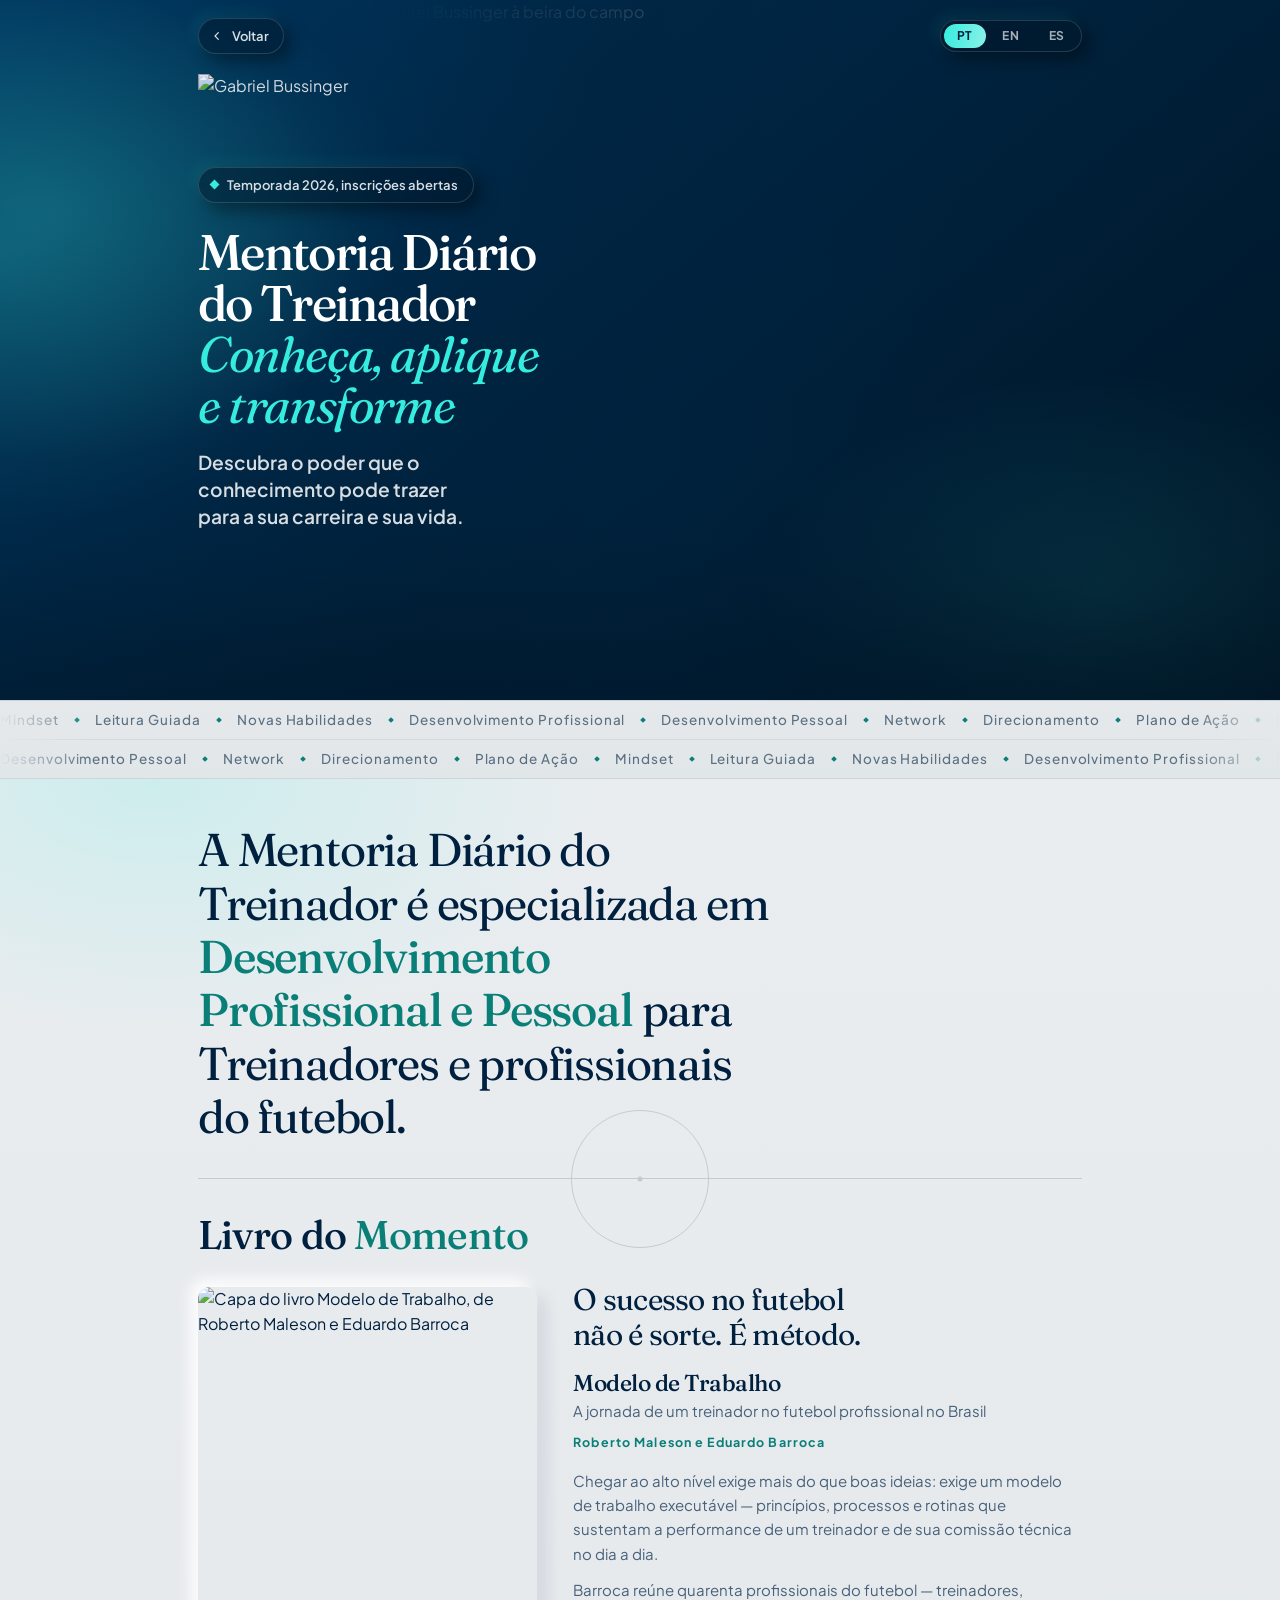
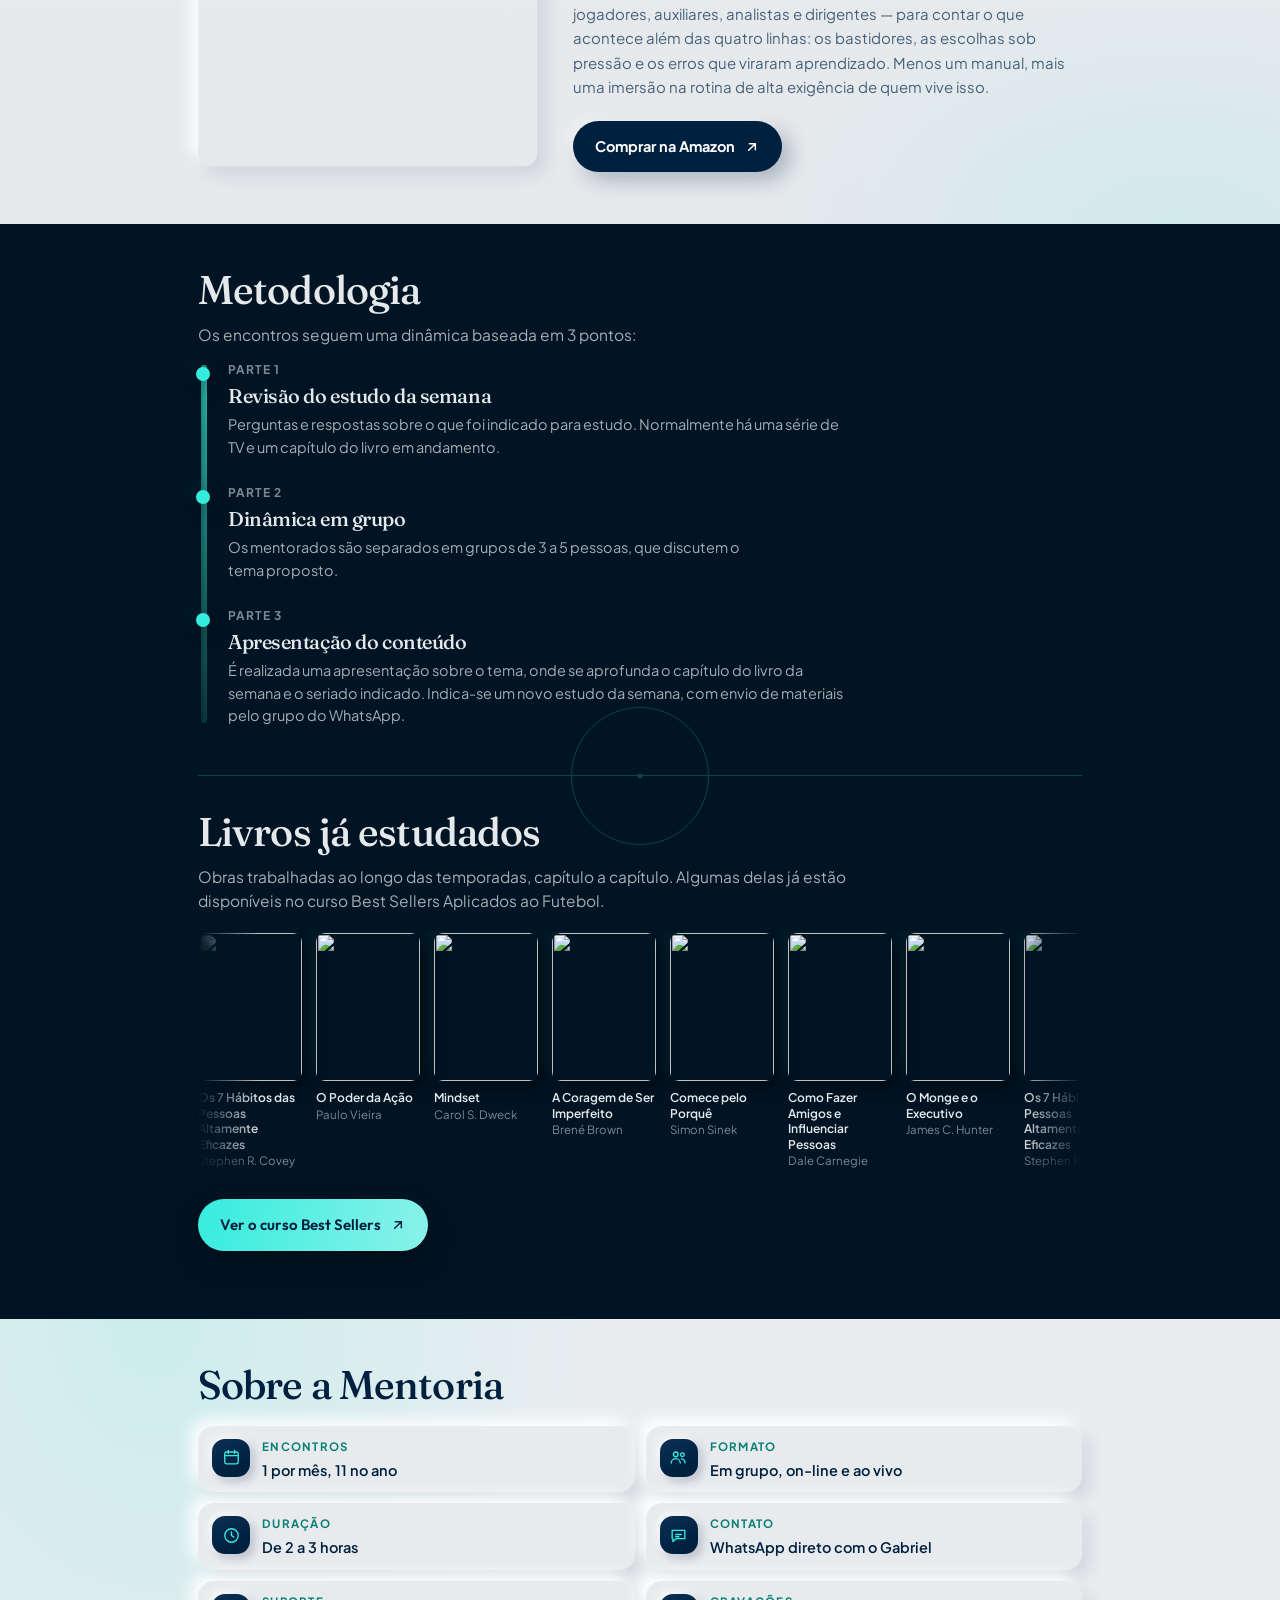
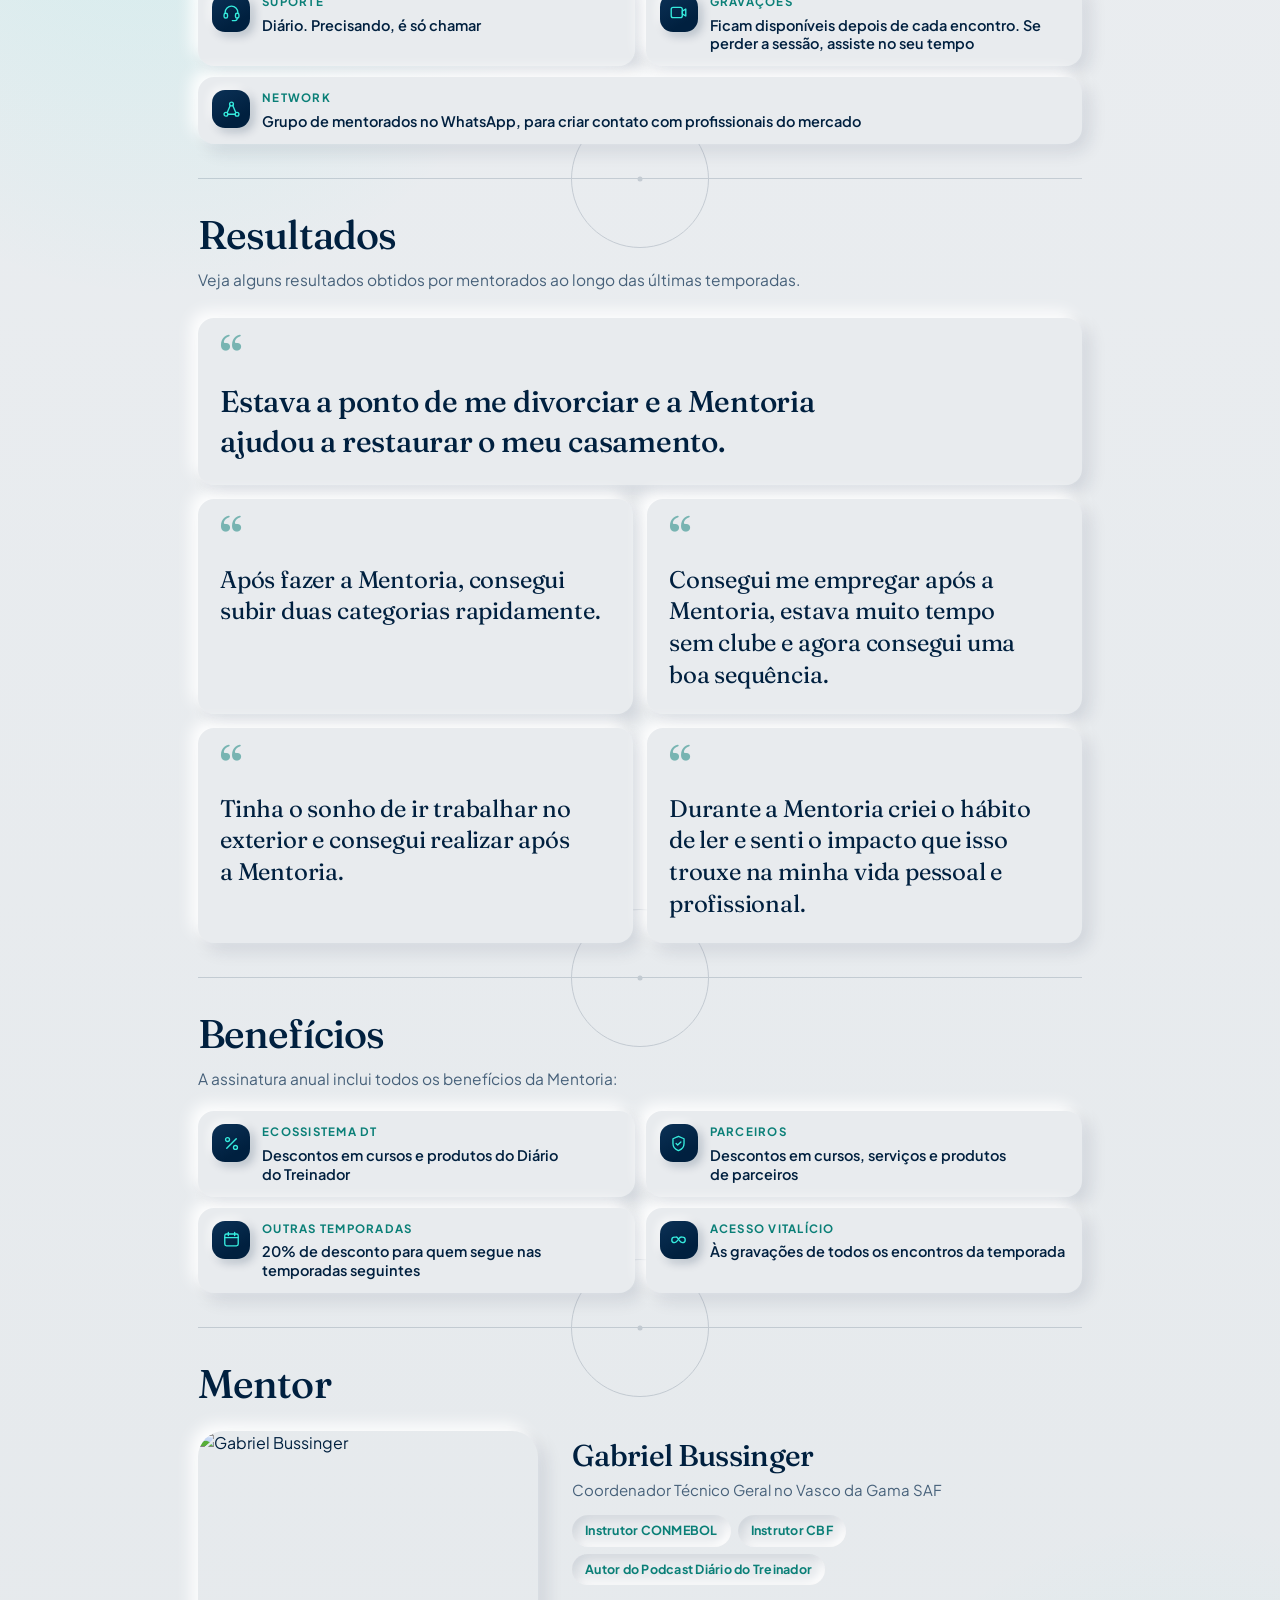
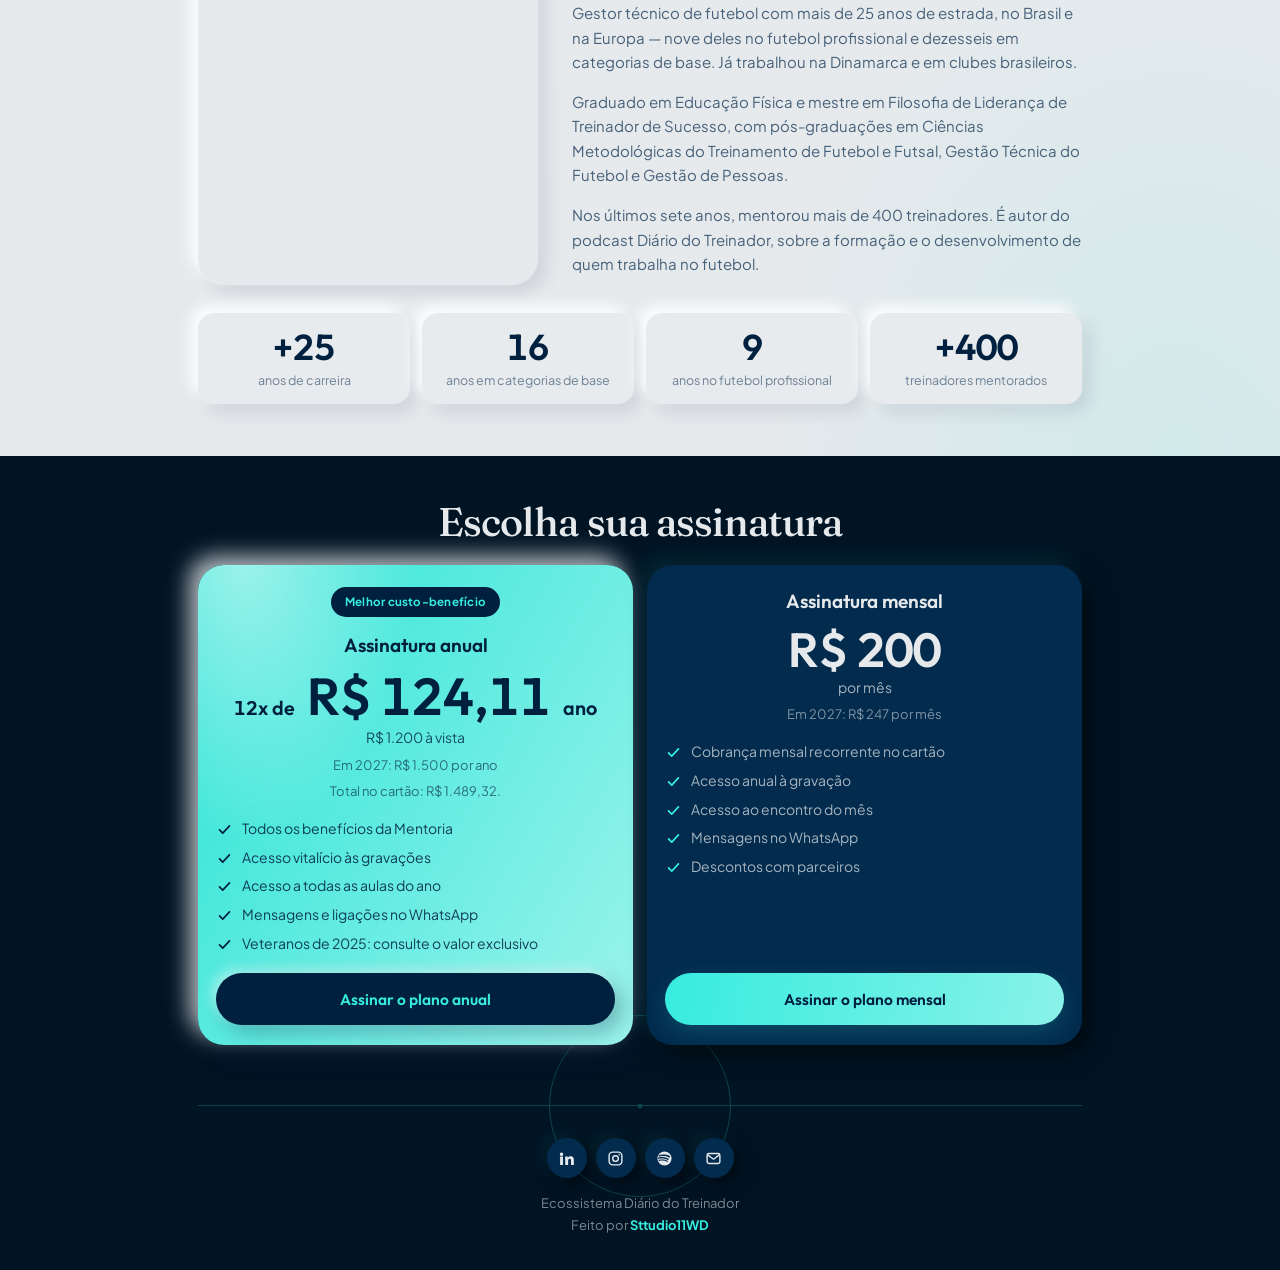
==== mentoria.html @ 20306de9 "Atualiza assinaturas da mentoria e remove agenda" ====
<!DOCTYPE html>
<html lang="pt-BR">
<head>
<meta charset="utf-8">
<meta name="viewport" content="width=device-width, initial-scale=1">
<meta name="theme-color" content="#001424">
<title>Mentoria Diário do Treinador — Gabriel Bussinger</title>
<meta name="description" content="Mentoria em grupo para treinadores: encontros ao vivo, estudo de livros aplicado ao futebol, gravações e network. Planos mensal e anual.">
<link rel="canonical" href="https://www.diariodotreinador.com.br/mentoria.html">
<link rel="icon" href="favicon.ico" sizes="32x32">
<link rel="icon" href="favicon.svg" type="image/svg+xml">
<link rel="apple-touch-icon" href="apple-touch-icon.png">

<meta property="og:type" content="website">
<meta property="og:site_name" content="Diário do Treinador">
<meta property="og:locale" content="pt_BR">
<meta property="og:title" content="Mentoria Diário do Treinador — Gabriel Bussinger">
<meta property="og:description" content="Mentoria em grupo para treinadores: encontros ao vivo, estudo de livros aplicado ao futebol, gravações e network. Planos mensal e anual.">
<meta property="og:url" content="https://www.diariodotreinador.com.br/mentoria.html">
<meta property="og:image" content="https://www.diariodotreinador.com.br/og-mentoria.jpg">
<meta property="og:image:width" content="1200">
<meta property="og:image:height" content="630">
<meta property="og:image:alt" content="Mentoria Diário do Treinador — encontros ao vivo, todo mês, com Gabriel Bussinger">
<meta name="twitter:card" content="summary_large_image">

<link rel="preconnect" href="https://fonts.googleapis.com">
<link rel="preconnect" href="https://fonts.gstatic.com" crossorigin>
<link rel="stylesheet" href="https://fonts.googleapis.com/css2?family=Fraunces:ital,opsz,wght,SOFT,WONK@0,9..144,300..700,0..100,0..1;1,9..144,300..700,0..100,0..1&family=Outfit:wght@400;500;600&family=Plus+Jakarta+Sans:wght@400;500;600;700&display=swap">

<style>
  :root{
    /* paleta — versão escura */
    --mint:#36ECDE;
    --mint-12:rgba(54,236,222,.10);
    --mint-24:rgba(54,236,222,.18);
    --teal:#36ECDE;          /* no escuro o mint puro já passa em contraste */
    --ink:#E6E9EC;           /* tinta clara sobre fundo navy */
    --ink-65:rgba(230,233,236,.72);
    --ink-45:rgba(230,233,236,.55);
    --paper:#001424;         /* fundo da página */
    --card:#00203F;          /* Core Navy vira a superfície dos cards */
    --borda:rgba(54,236,222,.16);
    --borda-forte:rgba(54,236,222,.38);
    --sombra:0 1px 3px rgba(0,0,0,.35);
    --sombra-alta:0 14px 34px rgba(0,0,0,.45);
    --brilho:0 14px 30px rgba(0,0,0,.45),0 0 0 1px rgba(54,236,222,.05);

    /* gradientes — luz vinda de cima à esquerda, como no palco */
    --g-card:linear-gradient(176deg,#0A2F52,#00203F 58%);
    --g-card-alto:linear-gradient(176deg,#0D3459,#00203F 62%);
    --g-borda:linear-gradient(155deg,rgba(54,236,222,.40),rgba(54,236,222,.05) 46%,rgba(54,236,222,.16));
    --g-borda-fraca:linear-gradient(150deg,rgba(54,236,222,.26),rgba(54,236,222,.04));
    --g-borda-forte:linear-gradient(150deg,rgba(54,236,222,.68),rgba(54,236,222,.12));
    --g-mint:linear-gradient(100deg,#36ECDE,#8AF2E9);

    /* tipo */
    --display:"Outfit","Helvetica Neue",Arial,sans-serif;
    --corpo:"Plus Jakarta Sans","Helvetica Neue",Arial,sans-serif;

    /* medidas */
    --wrap:900px;
    --gutter:18px;
    --r-secao:26px;
    --r-cartao:16px;
    --r-tile:13px;
  }

  *{box-sizing:border-box}

  body::before{
    content:"";
    position:fixed;
    inset:0;
    z-index:-2;
    pointer-events:none;
    background:
      radial-gradient(58% 38% at 10% 2%, rgba(54,236,222,.16), transparent 62%),
      radial-gradient(46% 32% at 94% 24%, rgba(54,236,222,.09), transparent 64%),
      radial-gradient(74% 42% at 50% 104%, rgba(54,236,222,.08), transparent 62%);
  }

  body{
    margin:0;
    background:var(--paper);
    color:var(--ink);
    font-family:var(--corpo);
    font-size:16px;
    line-height:1.55;
    -webkit-font-smoothing:antialiased;
  }

  a{color:inherit}
  img,video{max-width:100%}

  h1,h2,h3{
    font-family:"Fraunces",Georgia,"Times New Roman",serif;
    font-optical-sizing:auto;
    /* SOFT 0 e WONK 0 deixam a Fraunces clássica em vez de estilizada */
    font-variation-settings:"SOFT" 0,"WONK" 0;
    font-weight:600;
    letter-spacing:-.022em;
    line-height:1.08;
    text-wrap:balance;
    margin:0;
  }

  .destaque{color:var(--mint)}

  :focus-visible{
    outline:3px solid var(--teal);
    outline-offset:3px;
    border-radius:6px;
  }

  .faixa{
    width:100%;
    max-width:var(--wrap);
    margin-inline:auto;
    padding-inline:var(--gutter);
  }

  /* ===================== TOPO COM VÍDEO ===================== */

  .topo{
    position:relative;
    isolation:isolate;
    padding-block:16px 0;
  }

  /* aurora mint atrás do vídeo */
  .topo::before{
    content:"";
    position:absolute;
    inset:0 0 34% 0;
    z-index:-1;
    background:
      radial-gradient(72% 92% at 16% 2%, rgba(54,236,222,.24), transparent 64%),
      radial-gradient(60% 78% at 90% 0%, rgba(54,236,222,.13), transparent 68%),
      linear-gradient(180deg,#00395F,#002542 42%,var(--paper) 88%);
  }

  .barra-idiomas{
    display:flex;
    justify-content:flex-end;
    margin-bottom:14px;
  }

  .idiomas{
    display:inline-flex;
    gap:3px;
    background:rgba(0,20,36,.62);
    border:1px solid var(--borda);
    border-radius:99px;
    padding:3px;
    backdrop-filter:blur(6px);
  }

  .idiomas button{
    font-family:var(--corpo);
    font-size:12px;
    font-weight:700;
    letter-spacing:.06em;
    color:var(--ink-65);
    background:transparent;
    border:0;
    border-radius:99px;
    padding:6px 13px;
    line-height:1;
    cursor:pointer;
    transition:background .16s ease,color .16s ease;
  }
  .idiomas button:hover{background:rgba(255,255,255,.08);color:var(--ink)}
  .idiomas button[aria-pressed="true"]{background:var(--g-mint);color:#00203F}

  .palco{
    position:relative;
    border-radius:var(--r-secao);
    overflow:hidden;
    background:#00203F padding-box,var(--g-borda) border-box;
    border:1px solid transparent;
    box-shadow:var(--sombra-alta);
    aspect-ratio:1/1;
  }
  @media (min-width:560px){
    .palco{aspect-ratio:16/9}
  }
  .palco video{
    width:100%;
    height:100%;
    object-fit:cover;
    display:block;
  }

  /* cartão de identidade sobreposto ao vídeo */
  .identidade{
    position:relative;
    z-index:2;
    margin:-54px auto 0;
    max-width:660px;
    background:var(--g-card-alto) padding-box,var(--g-borda) border-box;
    border:1px solid transparent;
    border-radius:var(--r-secao);
    box-shadow:var(--sombra-alta);
    padding:0 24px 28px;
    text-align:center;
  }

  .retrato{
    width:96px;
    height:96px;
    border-radius:50%;
    display:block;
    margin:-48px auto 0;
    border:4px solid var(--card);
    background:#00203F;
    box-shadow:0 0 0 2px var(--mint);
  }

  .assinatura{
    display:block;
    width:min(280px,80%);
    height:auto;
    margin:14px auto 0;
  }

  .slogan{
    margin:12px auto 0;
    max-width:40ch;
    color:var(--ink-65);
    font-size:15.5px;
  }

  /* ===================== CORPO ===================== */

  .corpo{
    display:flex;
    flex-direction:column;
    gap:20px;
    padding-block:24px 34px;
  }

  .secao{
    background:var(--g-card) padding-box,var(--g-borda) border-box;
    border:1px solid transparent;
    border-radius:var(--r-secao);
    box-shadow:var(--sombra);
    padding:26px 20px;
  }

  .secao-titulo{
    font-size:clamp(21px,4.6vw,26px);
    text-align:center;
  }

  .secao-resumo{
    margin:8px auto 0;
    max-width:44ch;
    text-align:center;
    color:var(--ink-45);
    font-size:14.5px;
  }

  /* --- faixa de credenciais --- */

  .credenciais{
    list-style:none;
    margin:0;
    padding:0;
    display:grid;
    grid-template-columns:repeat(2,minmax(0,1fr));
    gap:14px;
  }

  .credencial{
    display:flex;
    flex-direction:column;
    align-items:center;
    text-align:center;
    gap:8px;
  }

  .tile{
    width:46px;
    height:46px;
    border-radius:var(--r-tile);
    display:grid;
    place-items:center;
    flex:none;
  }
  .tile svg{width:22px;height:22px;display:block}
  .tile-mint{background:linear-gradient(145deg,rgba(54,236,222,.28),rgba(54,236,222,.07));color:var(--mint)}
  .tile-teal{background:linear-gradient(145deg,rgba(54,236,222,.18),rgba(54,236,222,.04));color:var(--mint)}
  .tile-navy{background:linear-gradient(145deg,rgba(255,255,255,.13),rgba(255,255,255,.03));color:var(--ink)}

  .credencial b{
    font-family:var(--display);
    font-weight:600;
    font-size:15px;
    line-height:1.2;
  }
  .credencial span{
    color:var(--ink-45);
    font-size:13px;
    line-height:1.35;
  }

  @media (min-width:680px){
    .credenciais{grid-template-columns:repeat(4,minmax(0,1fr))}
  }

  /* --- listas de links --- */

  .links{
    list-style:none;
    margin:20px 0 0;
    padding:0;
    display:grid;
    gap:12px;
  }

  @media (min-width:680px){
    .links-duplo{grid-template-columns:repeat(2,minmax(0,1fr))}
  }

  .link{
    display:flex;
    align-items:flex-start;
    gap:13px;
    height:100%;
    background:var(--g-card) padding-box,var(--g-borda-fraca) border-box;
    border:1px solid transparent;
    border-radius:var(--r-cartao);
    padding:15px 16px;
    text-decoration:none;
    transition:box-shadow .18s ease,transform .18s ease;
  }
  .link:hover{
    background:var(--g-card-alto) padding-box,var(--g-borda-forte) border-box;
    box-shadow:var(--brilho);
    transform:translateY(-2px);
  }

  .link-texto{flex:1;min-width:0}

  .link-titulo{
    display:block;
    font-family:var(--display);
    font-weight:600;
    font-size:16px;
    line-height:1.25;
  }

  .link-desc{
    display:block;
    margin-top:3px;
    color:var(--ink-45);
    font-size:13.5px;
    line-height:1.45;
  }

  .seta{
    flex:none;
    width:17px;
    height:17px;
    margin-top:3px;
    color:var(--ink-45);
    transition:transform .18s ease,color .18s ease;
  }
  .link:hover .seta{color:var(--teal);transform:translate(2px,-2px)}

  /* --- agenda --- */

  .evento{
    margin-top:20px;
    border:1px solid transparent;
    border-radius:var(--r-cartao);
    padding:16px;
    background:
      linear-gradient(168deg,rgba(54,236,222,.14),rgba(0,32,63,0) 54%) padding-box,
      var(--g-card-alto) padding-box,
      var(--g-borda) border-box;
  }

  .evento-topo{
    display:flex;
    gap:14px;
    align-items:flex-start;
  }

  .data{
    flex:none;
    width:60px;
    background:linear-gradient(170deg,rgba(255,255,255,.13),rgba(255,255,255,.03));
    border:1px solid var(--borda);
    border-radius:var(--r-tile);
    padding:9px 0 8px;
    text-align:center;
  }
  .data .dia{
    display:block;
    font-family:var(--display);
    font-weight:600;
    font-size:26px;
    line-height:1;
    font-variant-numeric:tabular-nums;
  }
  .data .mes{
    display:block;
    margin-top:3px;
    color:var(--teal);
    font-size:11px;
    font-weight:700;
    letter-spacing:.09em;
  }

  .evento-tema{
    font-size:18px;
    margin:0;
  }
  .evento-local{
    margin:4px 0 0;
    color:var(--ink-45);
    font-size:14px;
  }

  .detalhes{
    list-style:none;
    display:flex;
    flex-wrap:wrap;
    gap:7px;
    margin:13px 0 0;
    padding:0;
  }
  .detalhe{
    display:inline-flex;
    align-items:center;
    gap:5px;
    background:linear-gradient(170deg,rgba(255,255,255,.09),rgba(255,255,255,.02));
    border:1px solid var(--borda);
    border-radius:99px;
    padding:5px 11px;
    font-size:12.5px;
    color:var(--ink-65);
    white-space:nowrap;
  }
  .detalhe svg{width:13px;height:13px;flex:none;color:var(--ink-45)}

  .botao-inscrever{
    display:block;
    margin-top:15px;
    background:var(--g-mint);
    color:#00203F;
    box-shadow:0 8px 22px rgba(54,236,222,.18);
    text-align:center;
    text-decoration:none;
    font-family:var(--display);
    font-weight:600;
    font-size:15px;
    padding:13px 18px;
    border-radius:99px;
    transition:opacity .18s ease,transform .18s ease;
  }
  .botao-inscrever:hover{opacity:.9;transform:translateY(-1px)}

  /* --- banner final --- */

  .banner{
    position:relative;
    overflow:hidden;
    isolation:isolate;
    border-radius:var(--r-secao);
    background:
      radial-gradient(76% 130% at 8% -6%, rgba(255,255,255,.5), transparent 56%),
      linear-gradient(118deg,#12CFC2 2%,#36ECDE 36%,#7BEFE5 70%,#B6F8F2 100%);
    color:#00203F;
    padding:34px 22px 32px;
    text-align:center;
  }

  /* campo visto de cima: grande área em cada extremidade,
     círculo central no meio, cortado pela linha do meio-campo */
  .campo{
    position:absolute;
    inset:0;
    z-index:-1;
    color:#00203F;
    opacity:.2;
    pointer-events:none;
  }

  /* mantém a espessura das linhas igual nos dois SVGs, que têm escalas diferentes */
  .campo svg *{vector-effect:non-scaling-stroke}

  /* mobile: campo na vertical — áreas em cima e embaixo.
     o deslocamento de 24.07% = (altura-largura)/2·altura da caixa antes de girar,
     que é o que encosta a linha de fundo na borda depois do rotate. */
  .campo-area{
    position:absolute;
    left:50%;
    width:26%;
    height:auto;
    aspect-ratio:84/162;
  }
  .campo-area.esq{top:0;translate:-50% -24.07%;rotate:90deg}
  .campo-area.dir{bottom:0;translate:-50% 24.07%;rotate:-90deg}

  .campo-meio{
    position:absolute;
    left:0;
    right:0;
    top:50%;
    height:1.5px;
    margin-top:-.75px;
    background:currentColor;
  }

  .campo-circulo{
    position:absolute;
    left:50%;
    top:50%;
    width:40%;
    height:auto;
    aspect-ratio:1;
    translate:-50% -50%;
  }

  /* desktop: campo na horizontal — áreas nas duas extremidades */
  @media (min-width:560px){
    .campo-area{left:auto;width:auto;height:80%}
    .campo-area.esq{left:0;top:50%;translate:0 -50%;rotate:none}
    .campo-area.dir{right:0;bottom:auto;top:50%;translate:0 -50%;rotate:none;scale:-1 1}

    .campo-meio{
      left:50%;
      right:auto;
      top:0;
      bottom:0;
      width:1.5px;
      height:auto;
      margin-top:0;
      margin-left:-.75px;
    }

    .campo-circulo{width:auto;height:54%}
  }

  .banner h2{
    font-size:clamp(25px,5.9vw,34px);
    max-width:20ch;
    margin-inline:auto;
  }

  .banner-lema{
    font-family:var(--display);
    font-weight:500;
    font-size:clamp(15px,3.2vw,17px);
    letter-spacing:-.005em;
    margin:8px auto 0;
    color:rgba(0,32,63,.7);
  }

  .banner p{
    margin:11px auto 0;
    max-width:46ch;
    color:rgba(0,32,63,.76);
    font-size:15px;
  }

  .botao-mint{
    display:inline-block;
    margin-top:22px;
    background:#00203F;
    color:var(--mint);
    text-decoration:none;
    font-family:var(--display);
    font-weight:600;
    font-size:16px;
    padding:14px 30px;
    border-radius:99px;
    transition:transform .18s ease,box-shadow .18s ease;
  }
  .botao-mint:hover{
    transform:translateY(-2px);
    box-shadow:0 10px 24px rgba(0,32,63,.3);
  }

  /* --- rodapé --- */

  .rodape{
    display:flex;
    flex-direction:column;
    align-items:center;
    gap:14px;
    text-align:center;
    padding-block:6px 34px;
  }

  .assinatura-rodape{width:min(200px,58%);height:auto;display:block;opacity:.85}

  .sociais{display:flex;gap:9px}

  .social{
    width:40px;
    height:40px;
    border-radius:50%;
    background:var(--card);
    border:1px solid var(--borda);
    color:var(--ink);
    display:grid;
    place-items:center;
    transition:background .18s ease,color .18s ease,transform .18s ease;
  }
  .social svg{width:17px;height:17px;display:block}
  .social:hover{background:var(--g-mint);color:#00203F;transform:translateY(-2px)}

  .creditos{
    font-size:13px;
    color:var(--ink-45);
    line-height:1.7;
    margin:0;
  }
  .creditos a{color:var(--teal);font-weight:700;text-decoration:none}
  .creditos a:hover{text-decoration:underline}

  /* ===================== TOPBAR ===================== */

  .topbar{
    display:flex;
    align-items:center;
    justify-content:space-between;
    gap:12px;
    margin-bottom:14px;
  }

  .voltar{
    display:inline-flex;
    align-items:center;
    gap:7px;
    background:rgba(0,20,36,.62);
    border:1px solid var(--borda);
    border-radius:99px;
    padding:7px 14px 7px 10px;
    font-size:13px;
    font-weight:600;
    color:var(--ink-65);
    text-decoration:none;
    backdrop-filter:blur(6px);
    transition:color .16s ease,border-color .16s ease;
  }
  .voltar svg{width:16px;height:16px;flex:none}
  .voltar:hover{color:var(--ink);border-color:var(--borda-forte)}

  .palco-foto{
    width:100%;
    height:100%;
    object-fit:cover;
    object-position:58% 38%;
    display:block;
  }

  /* ===================== MARCA DO ECOSSISTEMA ===================== */

  .marca-eco{
    width:84px;
    height:84px;
    border-radius:24px;
    margin:-42px auto 0;
    display:grid;
    place-items:center;
    background:var(--g-mint);
    border:4px solid var(--card);
    box-shadow:0 0 0 1px rgba(54,236,222,.45);
    color:#00203F;
  }
  .marca-eco svg{width:38px;height:38px;display:block}

  .eco-titulo{
    font-size:clamp(27px,6.4vw,37px);
    margin-top:14px;
  }

  /* ===================== ESTEIRAS (carrosséis) =====================
     cada trilho tem o conteúdo duplicado; a animação anda -50%,
     então o ponto de retorno cai exatamente sobre a cópia. */
  .esteira{
    overflow:hidden;
    -webkit-mask-image:linear-gradient(90deg,transparent,#000 7%,#000 93%,transparent);
    mask-image:linear-gradient(90deg,transparent,#000 7%,#000 93%,transparent);
  }
  .esteira-trilho{
    display:flex;
    width:max-content;
    animation:correr var(--tempo,34s) linear infinite;
  }
  .esteira:hover .esteira-trilho,
  .esteira:focus-within .esteira-trilho{animation-play-state:paused}

  @keyframes correr{to{transform:translateX(-50%)}}

  @media (prefers-reduced-motion:reduce){
    .esteira{overflow-x:auto;-webkit-mask-image:none;mask-image:none}
    .esteira-trilho{animation:none;width:auto}
  }

  /* esteira 1 — pilares do método */
  .esteira-pilares{margin-top:18px;--tempo:36s}

  .pilares{list-style:none;margin:0;padding:0}
  .pilar{
    white-space:nowrap;
    flex:none;
    margin-right:8px;
    border:1px solid var(--borda);
    border-radius:99px;
    padding:6px 13px;
    font-size:12.5px;
    color:var(--ink-65);
    background:linear-gradient(170deg,rgba(255,255,255,.08),rgba(255,255,255,.02));
  }

  /* esteira 2 — marcas do ecossistema */
  .esteira-marcas{--tempo:30s}
  .esteira-marcas .esteira-trilho{align-items:center;padding-block:4px}
  .esteira-marcas img{
    height:34px;
    width:auto;
    display:block;
    flex:none;
    margin-right:34px;
    opacity:.85;
  }

  /* ===================== SELOS ===================== */

  .selos{
    list-style:none;
    display:flex;
    flex-wrap:wrap;
    justify-content:center;
    gap:7px;
    margin:0 0 14px;
    padding:0;
  }
  .selo{
    display:inline-flex;
    align-items:center;
    border-radius:99px;
    padding:5px 12px;
    font-size:12px;
    font-weight:700;
    letter-spacing:.01em;
  }
  .banner .selo-solido{background:#00203F;color:var(--mint)}
  .banner .selo-vazado{border:1px solid rgba(0,32,63,.3);color:rgba(0,32,63,.78)}
  .secao .selo-solido{background:var(--g-mint);color:#00203F}
  .secao .selo-vazado{border:1px solid var(--borda);color:var(--ink-65)}

  /* ===================== PRATELEIRA DE LIVROS ===================== */

  .esteira-livros{margin-top:18px;--tempo:52s}
  .livros-acao{margin-top:24px}
  .livros-cta{
    display:inline-flex;align-items:center;gap:9px;
    padding:14px 22px;border-radius:999px;
    background:var(--g-mint);color:#00203F;
    font-family:var(--display);font-weight:600;font-size:15px;
    text-decoration:none;box-shadow:0 12px 28px rgba(0,0,0,.34);
    transition:transform .18s ease, box-shadow .18s ease;
  }
  .livros-cta:hover{transform:translateY(-2px);box-shadow:0 16px 34px rgba(0,0,0,.42)}
  .livros-cta svg{width:16px;height:16px;flex:none}
  .esteira-livros .esteira-trilho{padding-block:2px 6px}

  .livro{flex:none;width:104px;margin-right:14px}
  .livro img{
    display:block;
    width:104px;
    height:148px;
    object-fit:cover;
    border-radius:9px;
    border:1px solid var(--borda);
    box-shadow:0 10px 22px rgba(0,0,0,.45);
  }
  .livro b{
    display:block;
    margin-top:9px;
    font-size:12px;
    font-weight:600;
    line-height:1.3;
  }
  .livro span{
    display:block;
    margin-top:2px;
    color:var(--ink-45);
    font-size:11.5px;
    line-height:1.3;
  }

  /* card sem link, para o que ainda não abriu */
  .link.indisponivel{
    opacity:.6;
    cursor:default;
  }
  .link.indisponivel:hover{
    background:var(--g-card) padding-box,var(--g-borda-fraca) border-box;
    box-shadow:none;
    transform:none;
  }

  /* ===================== METODOLOGIA (sequência real: 3 partes) ===================== */

  .passos{
    list-style:none;
    margin:20px 0 0;
    padding:0;
    display:grid;
    gap:12px;
  }
  @media (min-width:700px){
    .passos{grid-template-columns:repeat(3,minmax(0,1fr))}
  }

  .passo{
    background:var(--g-card-alto) padding-box,var(--g-borda-fraca) border-box;
    border:1px solid transparent;
    border-radius:var(--r-cartao);
    padding:16px;
    height:100%;
  }
  .passo-num{
    display:block;
    font-family:var(--display);
    font-weight:600;
    font-size:15px;
    color:var(--mint);
    letter-spacing:.02em;
  }
  .passo h3{
    font-size:16.5px;
    margin:6px 0 0;
  }
  .passo p{
    margin:7px 0 0;
    color:var(--ink-45);
    font-size:13.5px;
    line-height:1.5;
  }

  /* ===================== LISTAS COM ÍCONE ===================== */

  .itens{
    list-style:none;
    margin:20px 0 0;
    padding:0;
    display:grid;
    gap:11px;
  }
  @media (min-width:640px){
    .itens{grid-template-columns:repeat(2,minmax(0,1fr))}
  }

  .item{
    display:flex;
    align-items:flex-start;
    gap:12px;
    background:var(--g-card-alto) padding-box,var(--g-borda-fraca) border-box;
    border:1px solid transparent;
    border-radius:var(--r-cartao);
    padding:13px 14px;
    height:100%;
  }
  .item .tile{width:38px;height:38px}
  .item .tile svg{width:19px;height:19px}
  .item-texto{flex:1;min-width:0;font-size:14px;line-height:1.45}
  .item-texto strong{font-weight:700}
  .item-texto small{
    display:block;
    margin-top:2px;
    color:var(--ink-45);
    font-size:12.5px;
  }

  /* ===================== DEPOIMENTOS ===================== */

  .esteira-depoimentos{margin-top:20px;--tempo:60s}
  .esteira-depoimentos .esteira-trilho{padding-block:2px 4px;align-items:stretch}

  .depoimento{
    flex:none;
    width:272px;
    margin:0 12px 0 0;
    display:flex;
    flex-direction:column;
    background:
      linear-gradient(168deg,rgba(54,236,222,.12),rgba(0,32,63,0) 56%) padding-box,
      var(--g-card-alto) padding-box,
      var(--g-borda) border-box;
    border:1px solid transparent;
    border-radius:var(--r-cartao);
    padding:16px;
    text-align:left;
  }
  .depoimento .aspas{
    font-family:var(--display);
    font-weight:600;
    font-size:30px;
    line-height:.7;
    color:var(--mint);
  }
  .depoimento p{
    margin:10px 0 0;
    font-size:14px;
    line-height:1.5;
    color:var(--ink-65);
  }

  /* ===================== PLANOS ===================== */

  .planos{
    display:grid;
    gap:14px;
    margin-top:22px;
  }
  @media (min-width:760px){
    .planos{grid-template-columns:repeat(2,minmax(0,1fr));align-items:start}
  }

  .plano{
    position:relative;
    isolation:isolate;
    overflow:hidden;
    border-radius:var(--r-secao);
    padding:22px 18px 20px;
    text-align:center;
    height:100%;
    display:flex;
    flex-direction:column;
  }

  .plano-escuro{
    background:var(--g-card-alto) padding-box,var(--g-borda) border-box;
    border:1px solid transparent;
  }

  .plano-destaque{
    background:
      radial-gradient(76% 120% at 8% -8%, rgba(255,255,255,.5), transparent 56%),
      linear-gradient(118deg,#12CFC2 2%,#36ECDE 36%,#7BEFE5 70%,#B6F8F2 100%);
    color:#00203F;
  }
  .plano-destaque .campo{opacity:.14}

  .fita{
    display:inline-block;
    align-self:center;
    background:#00203F;
    color:var(--mint);
    border-radius:99px;
    padding:6px 14px;
    font-size:11.5px;
    font-weight:700;
    letter-spacing:.02em;
    margin-bottom:14px;
  }

  .plano-nome{
    display:block;
    font-family:var(--display);
    font-weight:600;
    font-size:19px;
  }

  .preco{
    display:block;
    font-family:var(--display);
    font-weight:600;
    font-size:clamp(38px,9vw,48px);
    line-height:1.05;
    margin-top:8px;
    font-variant-numeric:tabular-nums;
  }
  .preco-unit{
    display:block;
    font-size:14px;
    margin-top:2px;
  }
  .preco-alt{
    display:block;
    font-size:13px;
    margin-top:6px;
  }
  .plano-escuro .preco-unit{color:var(--ink-65)}
  .plano-escuro .preco-alt{color:var(--ink-45)}
  .plano-destaque .preco-unit{color:rgba(0,32,63,.78)}
  .plano-destaque .preco-alt{color:rgba(0,32,63,.62)}

  .checklist{
    list-style:none;
    margin:18px 0 0;
    padding:0;
    text-align:left;
    display:flex;
    flex-direction:column;
    gap:9px;
    flex:1;
  }
  .checklist li{
    display:flex;
    align-items:flex-start;
    gap:9px;
    font-size:14px;
    line-height:1.4;
  }
  .checklist svg{
    width:17px;
    height:17px;
    flex:none;
    margin-top:2px;
  }
  .plano-escuro .checklist li{color:var(--ink-65)}
  .plano-escuro .checklist svg{color:var(--mint)}
  .plano-destaque .checklist li{color:rgba(0,32,63,.85)}
  .plano-destaque .checklist svg{color:#00203F}

  .plano-cta{
    display:block;
    margin-top:20px;
    text-align:center;
    text-decoration:none;
    font-family:var(--display);
    font-weight:600;
    font-size:15.5px;
    padding:14px 18px;
    border-radius:99px;
    transition:transform .18s ease,box-shadow .18s ease,opacity .18s ease;
  }
  .plano-destaque .plano-cta{
    background:#00203F;
    color:var(--mint);
  }
  .plano-destaque .plano-cta:hover{transform:translateY(-2px);box-shadow:0 10px 24px rgba(0,32,63,.3)}
  .plano-escuro .plano-cta{
    background:var(--g-mint);
    color:#00203F;
    box-shadow:0 8px 22px rgba(54,236,222,.16);
  }
  .plano-escuro .plano-cta:hover{transform:translateY(-2px);opacity:.92}

  .nota-planos{
    margin:16px auto 0;
    max-width:52ch;
    text-align:center;
    color:var(--ink-45);
    font-size:12.5px;
  }

  /* tagline do topo */
  .tagline{
    margin:14px auto 0;
    max-width:32ch;
    font-family:var(--display);
    font-weight:500;
    font-size:clamp(16px,3.6vw,19px);
    color:var(--mint);
  }

  /* ===================== FAIXA CLARA =====================
     todos os componentes leem os mesmos tokens, então a faixa clara
     é só um escopo que os redefine — nenhum componente precisa mudar. */

  .zona-clara{
    --ink:#00203F;
    --ink-65:#47617A;
    --ink-45:#6B8194;
    --card:#FFFFFF;
    --teal:#0A7F77;

    --borda:rgba(0,32,63,.10);
    --borda-forte:rgba(0,32,63,.26);

    --g-card:linear-gradient(176deg,#FFFFFF,#F6F9FA 62%);
    --g-card-alto:linear-gradient(176deg,#FFFFFF,#F1F6F8 64%);
    --g-borda:linear-gradient(155deg,rgba(0,32,63,.18),rgba(0,32,63,.04) 46%,rgba(0,32,63,.10));
    --g-borda-fraca:linear-gradient(150deg,rgba(0,32,63,.12),rgba(0,32,63,.03));
    --g-borda-forte:linear-gradient(150deg,rgba(0,32,63,.34),rgba(0,32,63,.08));

    --sombra:0 1px 3px rgba(0,32,63,.06);
    --sombra-alta:0 12px 28px rgba(0,32,63,.10);
    --brilho:0 12px 26px rgba(0,32,63,.13),0 0 0 1px rgba(0,32,63,.03);

    color:var(--ink);
    background:
      radial-gradient(62% 40% at 12% 0%, rgba(54,236,222,.22), transparent 62%),
      radial-gradient(52% 36% at 92% 100%, rgba(54,236,222,.14), transparent 64%),
      linear-gradient(180deg,#EEF2F4,#E3E8EB);
  }

  /* o mint puro não passa em contraste sobre claro: vira teal escurecido */
  .zona-clara .destaque{color:#0A7F77}

  .zona-clara .passo-num{color:#0A7F77}
  .zona-clara .depoimento .aspas{color:#0A7F77}
  .zona-clara .depoimento{
    background:
      linear-gradient(168deg,rgba(54,236,222,.20),rgba(255,255,255,0) 56%) padding-box,
      var(--g-card-alto) padding-box,
      var(--g-borda) border-box;
  }

  .zona-clara .tile-mint{background:linear-gradient(145deg,#CFF6F1,#E9FBF9);color:#075B55}
  .zona-clara .tile-teal{background:linear-gradient(145deg,#E2FAF6,#F3FDFC);color:#0A7F77}
  .zona-clara .tile-navy{background:linear-gradient(145deg,rgba(0,32,63,.10),rgba(0,32,63,.03));color:#00203F}

  .zona-clara .botao-inscrever{box-shadow:0 8px 22px rgba(10,127,119,.18)}

  /* ===================== AJUSTE FINO DE MOBILE =====================
     mesma composição, tudo um passo menor: tipo, respiro, tiles e raios */
  @media (max-width:559px){
    :root{
      --r-secao:20px;
      --r-cartao:13px;
      --r-tile:11px;
      --gutter:16px;
    }

    .corpo{gap:14px;padding-block:18px 26px}
    .secao{padding:20px 15px}
    .secao-titulo{font-size:19.5px}
    .secao-resumo{margin-top:6px;font-size:13.5px}

    /* identidade */
    .identidade{margin-top:-44px;padding:0 18px 22px}
    .retrato{width:80px;height:80px;margin-top:-40px;border-width:3px}
    .assinatura{width:min(230px,72%);margin-top:12px}
    .slogan{margin-top:9px;font-size:14.5px}

    /* credenciais */
    .credenciais{gap:11px}
    .credencial{gap:7px}
    .credencial b{font-size:14px}
    .credencial span{font-size:12.5px}

    .tile{width:40px;height:40px}
    .tile svg{width:19px;height:19px}

    /* links */
    .links{margin-top:16px;gap:10px}
    .link{gap:11px;padding:12px 13px}
    .link-titulo{font-size:15px}
    .link-desc{font-size:13px}
    .seta{width:16px;height:16px}

    /* agenda */
    .evento{margin-top:16px;padding:14px}
    .evento-topo{gap:12px}
    .data{width:52px;padding:7px 0 6px}
    .data .dia{font-size:23px}
    .data .mes{font-size:10.5px}
    .evento-tema{font-size:16.5px}
    .evento-local{font-size:13.5px}
    .detalhes{margin-top:11px;gap:6px}
    .detalhe{padding:4px 9px;font-size:12px}
    .botao-inscrever{margin-top:13px;padding:12px 16px;font-size:14.5px}

    /* banner */
    .banner{padding:26px 16px 24px}
    .banner h2{font-size:23px}
    .banner-lema{font-size:14.5px;margin-top:6px}
    .banner p{margin-top:9px;font-size:14px}
    .botao-mint{margin-top:18px;padding:13px 24px;font-size:15px}

    /* campo vertical: encolhe junto com o banner */
    .campo{opacity:.17}
    .campo-area{width:23%}
    .campo-circulo{width:36%}

    /* rodapé */
    .rodape{gap:12px;padding-block:4px 28px}
    .assinatura-rodape{width:min(170px,52%)}
    .social{width:36px;height:36px}
    .social svg{width:16px;height:16px}
    .creditos{font-size:12.5px}

    /* --- página do ecossistema --- */
    .topbar{margin-bottom:12px}
    .voltar{padding:6px 12px 6px 9px;font-size:12.5px}
    .marca-eco{width:70px;height:70px;border-radius:20px;margin-top:-35px;border-width:3px}
    .marca-eco svg{width:32px;height:32px}
    .eco-titulo{font-size:26px;margin-top:12px}
    .esteira-pilares{margin-top:14px}
    .pilar{padding:5px 11px;font-size:11.5px;margin-right:6px}
    .esteira-marcas img{height:28px;margin-right:26px}

    /* --- página da mentoria --- */
    .passos{margin-top:16px;gap:10px}
    .passo{padding:14px}
    .passo h3{font-size:15.5px}
    .passo p{font-size:13px}
    .itens{margin-top:16px;gap:9px}
    .item{padding:11px 12px;gap:10px}
    .item .tile{width:34px;height:34px}
    .item .tile svg{width:17px;height:17px}
    .item-texto{font-size:13.5px}
    .esteira-depoimentos{margin-top:16px}
    .depoimento{width:244px;padding:14px;margin-right:10px}
    .depoimento p{font-size:13.5px}
    .planos{margin-top:18px;gap:12px}
    .plano{padding:18px 15px 17px}
    .plano-nome{font-size:17.5px}
    .checklist li{font-size:13.5px}
    .plano-cta{font-size:15px;padding:13px 16px;margin-top:17px}
    .tagline{font-size:16px;margin-top:12px}
    .selos{gap:6px;margin-bottom:12px}
    .selo{padding:4px 10px;font-size:11.5px}
    .esteira-livros{margin-top:14px}
    .livro{width:92px;margin-right:10px}
    .livro img{width:92px;height:131px}
  }

  @media (prefers-reduced-motion:reduce){
    *,*::before,*::after{
      animation-duration:.001ms !important;
      transition-duration:.001ms !important;
    }
  }
  /* =====================================================================
     DIREÇÃO EDITORIAL — sobrescreve o kit de cartões.
     Fica por último de propósito: vence as regras base na mesma
     especificidade, inclusive dentro do bloco de mobile.
     ===================================================================== */

  :root{ --serifa:"Fraunces",Georgia,"Times New Roman",serif; }

  /* --- a seção deixa de ser um cartão: a faixa já é o continente --- */
  .secao{
    background:none;
    border:0;
    box-shadow:none;
    border-radius:0;
    padding:0;
  }
  .corpo{gap:46px;padding-block:44px 52px}

  /* --- espinha alinhada à esquerda --- */
  .secao-titulo{
    text-align:left;
    font-size:clamp(27px,5.8vw,40px);
    font-weight:500;
  }
  .secao-resumo{
    text-align:left;
    margin:12px 0 0;
    max-width:62ch;
    font-size:15.5px;
    color:var(--ink-65);
  }
  .secao-resumo + .secao-resumo{margin-top:12px}

  /* ===================== CAPA CLARA =====================
     mobile: foto em bloco no topo, dissolvendo na base, texto centralizado.
     desktop: a foto vira o fundo da hero e o véu clara vem da esquerda,
     ancorado no mesmo contêiner de 900px do resto da página. */

  .capa{
    position:relative;
    isolation:isolate;
    overflow:hidden;
    color:#00203F;
    background:
      radial-gradient(46% 54% at 70% 40%, rgba(54,236,222,.30), transparent 66%),
      radial-gradient(34% 40% at 92% 82%, rgba(54,236,222,.16), transparent 70%),
      radial-gradient(40% 46% at 6% 8%, rgba(54,236,222,.10), transparent 68%),
      linear-gradient(180deg,#F2F5F6,#E6E9EC);
    padding-block:18px 0;
  }

  .capa .voltar{
    background:rgba(255,255,255,.72);
    border-color:rgba(0,32,63,.12);
    color:#4A6478;
  }
  .capa .voltar:hover{color:#00203F;border-color:rgba(0,32,63,.3)}

  .capa-topo{position:relative;z-index:2}

  .capa-veu{display:none}

  .capa-grade{
    display:flex;
    flex-direction:column;
  }

  /* --- foto no topo, sangrando até as bordas da tela --- */
  .capa-foto-col{
    order:-1;
    position:relative;
    margin-inline:calc(var(--gutter) * -1);
    margin-top:14px;
  }
  .capa-foto{
    display:block;
    width:100%;
    height:auto;
    aspect-ratio:1/1;
    object-fit:cover;
    object-position:50% 20%;
    -webkit-mask-image:linear-gradient(180deg,#000 46%,rgba(0,0,0,.45) 76%,transparent 99%);
    mask-image:linear-gradient(180deg,#000 46%,rgba(0,0,0,.45) 76%,transparent 99%);
  }

  /* --- texto centralizado no mobile --- */
  .capa-texto{
    position:relative;
    z-index:1;
    text-align:center;
    margin-top:-34px;
    padding-bottom:34px;
  }

  .capa-selo{
    display:inline-flex;
    align-items:center;
    gap:9px;
    background:rgba(255,255,255,.82);
    border:1px solid rgba(0,32,63,.1);
    border-radius:99px;
    padding:7px 15px 7px 12px;
    font-family:var(--corpo);
    font-size:13px;
    font-weight:600;
    color:#3B5468;
    box-shadow:0 1px 2px rgba(0,32,63,.05);
  }
  .capa-selo::before{
    content:"";
    width:7px;
    height:7px;
    flex:none;
    background:#0A7F77;
    transform:rotate(45deg);
  }

  .capa h1{
    margin:20px auto 0;
    font-weight:500;
    font-size:clamp(36px,8.2vw,64px);
    line-height:1.02;
    letter-spacing:-.034em;
    color:#00203F;
    max-width:15ch;
  }
  .capa h1 em{
    display:block;
    font-style:italic;
    font-weight:400;
    letter-spacing:-.028em;
    color:#0A7F77;
  }

  .capa-desc{
    margin:20px auto 0;
    max-width:38ch;
    font-size:15.5px;
    line-height:1.62;
    color:#4A6478;
  }

  .capa-acoes{
    display:flex;
    flex-wrap:wrap;
    justify-content:center;
    gap:10px;
    margin-top:26px;
  }

  .btn{
    display:inline-flex;
    align-items:center;
    gap:9px;
    border-radius:99px;
    padding:14px 22px;
    font-family:var(--corpo);
    font-weight:700;
    font-size:14.5px;
    text-decoration:none;
    transition:transform .18s ease,box-shadow .18s ease,background .18s ease;
  }
  .btn svg{width:16px;height:16px;flex:none}

  .btn-primario{background:#00203F;color:#fff}
  .btn-primario:hover{transform:translateY(-2px);box-shadow:0 12px 26px rgba(0,32,63,.24)}

  .btn-secundario{
    background:rgba(255,255,255,.9);
    color:#00203F;
    border:1px solid rgba(0,32,63,.14);
  }
  .btn-secundario:hover{transform:translateY(-2px);box-shadow:0 10px 22px rgba(0,32,63,.1)}

  /* ===================== CAPA — DESKTOP ===================== */

  @media (min-width:900px){
    .capa{
      display:flex;
      flex-direction:column;
      min-height:clamp(560px,82vh,700px);
      padding-block:18px 0;
    }
    .capa-topo{position:relative;flex:none}
    .capa-grade{display:flex;align-items:center;flex:1;padding-block:20px 34px}

    /* a foto passa a ser o fundo da hero */
    .capa-foto-col{
      position:absolute;
      inset:0;
      z-index:-2;
      order:0;
      margin:0;
    }
    .capa-foto{
      width:100%;
      height:100%;
      aspect-ratio:auto;
      object-position:50% 24%;
      -webkit-mask-image:none;
      mask-image:none;
      transform:scale(1.45) translateX(17.5%);
    }

    .capa-veu{
      display:block;
      position:absolute;
      inset:0;
      z-index:-1;
      background:
        radial-gradient(38% 56% at 4% 36%, rgba(54,236,222,.16), transparent 66%),
        linear-gradient(90deg,
          #EAEEF0 0%,
          #EAEEF0 calc(50% - (var(--wrap) / 2) + 300px),
          rgba(234,238,240,.95) calc(50% - (var(--wrap) / 2) + 430px),
          rgba(234,238,240,.70) calc(50% - (var(--wrap) / 2) + 500px),
          rgba(234,238,240,.28) calc(50% - (var(--wrap) / 2) + 570px),
          rgba(234,238,240,.04) calc(50% - (var(--wrap) / 2) + 630px),
          rgba(234,238,240,0)   calc(50% - (var(--wrap) / 2) + 690px)),
        linear-gradient(0deg,#E6E9EC 0%,rgba(230,233,236,0) 24%);
    }

    .capa-grade{display:block}

    .capa-texto{
      text-align:left;
      margin-top:0;
      padding-bottom:0;
      max-width:28rem;
    }
    .capa h1{margin-inline:0;max-width:15ch;font-size:clamp(38px,4.6vw,50px)}
    .capa-desc{margin-inline:0}
    .capa-acoes{justify-content:flex-start;margin-top:28px}
  }

  /* ===================== FAIXA DE PALAVRAS ===================== */

  .palavras{
    display:flex;
    flex-direction:column;
    gap:0;
    background:linear-gradient(180deg,#E6E9EC,#E1E6E9);
    border-top:1px solid rgba(0,32,63,.1);
    border-bottom:1px solid rgba(0,32,63,.1);
  }
  .palavras .esteira{padding-block:11px}
  .palavras .esteira + .esteira{border-top:1px solid rgba(0,32,63,.07)}

  .esteira-palavras{--tempo:86s}
  .esteira-palavras .esteira-trilho{align-items:center}
  .esteira-volta .esteira-trilho{animation-direction:reverse}

  .palavra{
    flex:none;
    display:inline-flex;
    align-items:center;
    gap:16px;
    margin-right:16px;
    font-family:var(--corpo);
    font-weight:500;
    font-size:13.5px;
    letter-spacing:.07em;
    line-height:1.2;
    white-space:nowrap;
    color:#5B7183;
  }
  .palavra::after{
    content:"";
    width:4px;
    height:4px;
    flex:none;
    background:#0A7F77;
    transform:rotate(45deg);
  }

  /* ===================== TESE DE ABERTURA ===================== */

  .tese{
    font-family:var(--serifa);
    font-optical-sizing:auto;
    font-variation-settings:"SOFT" 0,"WONK" 0;
    font-weight:400;
    font-size:clamp(27px,6.6vw,46px);
    line-height:1.16;
    letter-spacing:-.026em;
    max-width:20ch;
    margin:0;
  }
  .tese b{font-weight:500;color:var(--teal)}

  .assinatura-fecho{
    display:block;
    width:min(190px,52%);
    height:auto;
    margin-top:26px;
  }

  /* ===================== PRATELEIRA ===================== */

  .prateleira-nota{
    margin:18px 0 0;
    max-width:56ch;
    font-size:14px;
    color:var(--ink-45);
  }

  /* ===================== CRONOGRAMA DO ENCONTRO ===================== */

  .relogio{
    font-family:var(--display);
    font-weight:600;
    font-size:13px;
    letter-spacing:.08em;
    color:var(--teal);
    font-variant-numeric:tabular-nums;
  }

  .cronograma{
    list-style:none;
    margin:14px 0;
    padding:0 0 0 30px;
    position:relative;
  }
  .cronograma::before{
    content:"";
    position:absolute;
    left:5px;
    top:4px;
    bottom:4px;
    width:2px;
    background:linear-gradient(180deg,var(--mint),rgba(54,236,222,.22));
  }
  .zona-clara .cronograma::before{
    background:linear-gradient(180deg,#0A7F77,rgba(10,127,119,.2));
  }

  .etapa{position:relative;padding-bottom:26px}
  .etapa:last-child{padding-bottom:0}
  .etapa::before{
    content:"";
    position:absolute;
    left:-30px;
    top:6px;
    width:12px;
    height:12px;
    border-radius:50%;
    background:var(--mint);
  }
  .zona-clara .etapa::before{background:#0A7F77}

  .etapa-parte{
    display:block;
    font-size:12px;
    font-weight:700;
    letter-spacing:.09em;
    color:var(--ink-45);
  }
  .etapa h3{font-size:20px;font-weight:500;margin:5px 0 0}
  .etapa p{
    margin:7px 0 0;
    max-width:56ch;
    font-size:14.5px;
    line-height:1.55;
    color:var(--ink-65);
  }

  /* ===================== RELATOS ===================== */

  .relatos{
    list-style:none;
    margin:24px 0 0;
    padding:0;
    display:grid;
    gap:0;
  }
  .relatos li{
    padding:22px 0;
    border-top:1px solid var(--borda);
  }
  .relatos li:first-child{border-top:0;padding-top:4px}

  .relato{
    font-family:var(--serifa);
    font-optical-sizing:auto;
    font-variation-settings:"SOFT" 0,"WONK" 0;
    font-weight:400;
    font-size:clamp(18px,4.4vw,24px);
    line-height:1.32;
    letter-spacing:-.008em;
    margin:0;
    max-width:30ch;
  }
  .relatos li:first-child .relato{
    font-size:clamp(21px,5.2vw,30px);
    font-weight:500;
  }
  .relato-fonte{
    display:block;
    margin-top:10px;
    font-size:12.5px;
    color:var(--ink-45);
  }

  @media (min-width:760px){
    .relatos{grid-template-columns:repeat(2,minmax(0,1fr));column-gap:44px}
    .relatos li:first-child{grid-column:1 / -1}
    .relatos li:nth-child(2){border-top:0}
  }

  /* ===================== PLANOS (mantêm o centro) ===================== */

  .planos-titulo{text-align:center}
  .planos-resumo{text-align:center;margin-inline:auto}

  /* ===================== MOBILE ===================== */

  @media (max-width:559px){
    .corpo{gap:38px;padding-block:34px 42px}
    .secao-resumo{font-size:15px;margin-top:10px}
    .capa-texto{margin-top:-28px;padding-bottom:28px}
    .capa h1{margin-top:17px}
    .capa-acoes{margin-top:22px}
    .btn{padding:13px 19px;font-size:14px}
    .palavras .esteira{padding-block:9px}
    .palavra{font-size:12.5px;gap:13px;margin-right:13px}
    .etapa h3{font-size:16.5px}
    .etapa p{font-size:14px}
    .cronograma{padding-left:26px}
    .etapa::before{left:-26px;width:10px;height:10px}
    .relatos li{padding:18px 0}
    .assinatura-fecho{margin-top:22px}
  }

  /* =====================================================================
     NEOMORFISMO
     O efeito depende de o elemento ter a MESMA cor do fundo em volta:
     o relevo vem só das duas sombras, uma clara em cima à esquerda e
     uma escura embaixo à direita. Por isso as bordas saem daqui.
     ===================================================================== */

  :root{
    --neo-fundo:#022B4D;
    --neo-alto:
      -7px -7px 16px rgba(54,236,222,.055),
       7px  7px 18px rgba(0,0,0,.5);
    --neo-alto-forte:
      -9px -9px 20px rgba(54,236,222,.08),
       9px  9px 24px rgba(0,0,0,.58);
    --neo-baixo:
      inset  4px  4px 9px rgba(0,0,0,.45),
      inset -4px -4px 9px rgba(54,236,222,.05);
  }

  .zona-clara,
  .capa{
    --neo-fundo:#E8EBEE;
    --neo-alto:
      -7px -7px 15px rgba(255,255,255,.95),
       7px  7px 18px rgba(0,32,63,.12);
    --neo-alto-forte:
      -9px -9px 20px rgba(255,255,255,1),
       9px  9px 24px rgba(0,32,63,.16);
    --neo-baixo:
      inset  4px  4px 9px rgba(0,32,63,.1),
      inset -4px -4px 9px rgba(255,255,255,.9);
  }

  .zona-clara{
    background:
      radial-gradient(58% 40% at 12% 0%, rgba(54,236,222,.16), transparent 62%),
      radial-gradient(50% 36% at 92% 100%, rgba(54,236,222,.11), transparent 64%),
      linear-gradient(180deg,#EAEDF0,#E5E9EC);
  }

  /* --- superfícies em relevo --- */
  .item,
  .passo,
  .plano-escuro,
  .evento{
    background:var(--neo-fundo);
    border:0;
    box-shadow:var(--neo-alto);
  }
  .plano-escuro{box-shadow:var(--neo-alto-forte)}

  .link{
    background:var(--neo-fundo);
    border:0;
    box-shadow:var(--neo-alto);
  }
  .link:hover{box-shadow:var(--neo-alto-forte);transform:translateY(-2px)}

  /* --- pílulas e botões --- */
  .capa-selo,
  .voltar,
  .btn-secundario,
  .social{
    background:var(--neo-fundo);
    border:0;
    box-shadow:var(--neo-alto);
  }
  .capa .voltar:hover,
  .btn-secundario:hover,
  .social:hover{box-shadow:var(--neo-alto-forte)}
  .social:hover{background:var(--neo-fundo);color:#0A7F77;transform:translateY(-2px)}

  .btn-primario,
  .plano-cta,
  .botao-inscrever{
    box-shadow:
      -5px -5px 12px rgba(255,255,255,.4),
       8px  8px 20px rgba(0,32,63,.28);
  }
  .btn-primario:hover,
  .plano-cta:hover,
  .botao-inscrever:hover{
    box-shadow:
      -6px -6px 14px rgba(255,255,255,.5),
      10px 10px 26px rgba(0,32,63,.34);
  }

  /* --- chips e a data: relevo para dentro, como gravado --- */
  .detalhe,
  .data,
  .tile{
    border:0;
    box-shadow:var(--neo-baixo);
  }
  .tile{background:var(--neo-fundo)}
  .zona-clara .tile-mint{background:var(--neo-fundo);color:#0A7F77}
  .zona-clara .tile-teal{background:var(--neo-fundo);color:#0A7F77}
  .zona-clara .tile-navy{background:var(--neo-fundo);color:#00203F}
  .tile-mint,.tile-teal{background:var(--neo-fundo);color:var(--mint)}
  .tile-navy{background:var(--neo-fundo);color:var(--ink)}

  /* --- capas dos livros --- */
  .livro img{
    border:0;
    box-shadow:var(--neo-alto);
  }

  /* --- o plano em destaque mantém o mint, ganha o mesmo relevo --- */
  .plano-destaque{
    box-shadow:
      -9px -9px 22px rgba(255,255,255,.7),
       10px 10px 28px rgba(0,32,63,.2);
  }

  /* --- cronograma: o trilho fica gravado no fundo --- */
  .cronograma::before{
    width:6px;
    left:3px;
    border-radius:99px;
    box-shadow:var(--neo-baixo);
  }
  .etapa::before{
    left:-32px;
    width:14px;
    height:14px;
    box-shadow:var(--neo-alto);
  }

  @media (max-width:559px){
    :root{
      --neo-alto:
        -5px -5px 11px rgba(54,236,222,.05),
         5px  5px 13px rgba(0,0,0,.48);
    }
    .zona-clara,.capa{
      --neo-alto:
        -5px -5px 11px rgba(255,255,255,.9),
         5px  5px 13px rgba(0,32,63,.12);
    }
    .etapa::before{left:-27px;width:12px;height:12px}
    .cronograma::before{width:5px;left:2px}
  }

  /* =====================================================================
     MEIO-CAMPO — divisória de seções
     A linha é o meio-campo e o círculo central fica cortado por ela,
     como no campo visto de cima. Herda a cor da faixa em que está.
     ===================================================================== */

  /* a divisória fica sempre atrás: z-index 0 aqui, 1 em tudo que é conteúdo */
  .secao,
  .rodape,
  .palavras{
    position:relative;
    z-index:1;
  }

  .meio-campo{
    position:relative;
    z-index:0;
    height:0;
    border:0;
    border-top:1px solid currentColor;
    color:var(--mint);
    opacity:.22;
    margin-block:-12px;
    pointer-events:none;
  }
  .zona-clara .meio-campo{color:#00203F;opacity:.16}

  .meio-campo::after{
    content:"";
    position:absolute;
    left:50%;
    top:0;
    width:136px;
    height:136px;
    border:1px solid currentColor;
    border-radius:50%;
    transform:translate(-50%,-50%);
  }
  .meio-campo::before{
    content:"";
    position:absolute;
    left:50%;
    top:0;
    width:5px;
    height:5px;
    border-radius:50%;
    background:currentColor;
    transform:translate(-50%,-50%);
  }

  /* fecho da página: o mesmo desenho, um pouco maior */
  .meio-campo-fecho{
    margin-block:8px 26px;
  }
  .meio-campo-fecho::after{width:180px;height:180px}

  @media (max-width:559px){
    .meio-campo{margin-block:-8px}
    .meio-campo::after{width:98px;height:98px}
    .meio-campo-fecho::after{width:124px;height:124px}
  }

  /* ===================== SUB-HEADLINE E ASSINATURA NA CAPA ===================== */

  .capa-sub{
    margin:18px auto 0;
    max-width:36ch;
    font-family:var(--corpo);
    font-weight:600;
    font-size:clamp(16px,3.4vw,18px);
    line-height:1.45;
    color:#2E4A61;
  }
  .capa-desc{margin-top:12px}

  .capa-assinatura{
    display:block;
    width:min(178px,46%);
    height:auto;
    margin:22px auto 0;
    opacity:.92;
  }

  @media (min-width:900px){
    .capa-sub{margin-inline:0;max-width:30ch}
    .capa-assinatura{margin-inline:0}
  }

  /* ===================== LIVRO DO MOMENTO ===================== */

  .livro-destaque{
    display:grid;
    gap:24px;
    margin-top:26px;
  }
  @media (min-width:720px){
    .livro-destaque{
      grid-template-columns:minmax(0,.40fr) minmax(0,.60fr);
      gap:36px;
      align-items:center;
    }
  }

  .livro-capa{max-width:220px;margin-inline:auto;width:100%}
  @media (min-width:720px){
    .livro-capa{max-width:none;margin-inline:0}
  }
  .livro-capa img{
    display:block;
    width:100%;
    height:auto;
    aspect-ratio:1062/1500;
    object-fit:cover;
    border:0;
    border-radius:12px;
    box-shadow:var(--neo-alto);
  }

  .livro-lema{
    font-family:var(--serifa);
    font-optical-sizing:auto;
    font-variation-settings:"SOFT" 0,"WONK" 0;
    font-weight:400;
    font-size:clamp(22px,4.8vw,30px);
    line-height:1.18;
    letter-spacing:-.024em;
    margin:0;
    color:var(--ink);
  }

  .livro-titulo{
    font-size:clamp(19px,3.8vw,23px);
    font-weight:500;
    margin:18px 0 0;
  }
  .livro-sub{
    margin:5px 0 0;
    font-size:15px;
    line-height:1.4;
    color:var(--ink-65);
  }
  .livro-autores{
    margin:12px 0 0;
    font-size:12.5px;
    font-weight:700;
    letter-spacing:.09em;
    color:var(--teal);
  }
  .livro-texto{
    margin:16px 0 0;
    max-width:54ch;
    font-size:15px;
    line-height:1.62;
    color:var(--ink-65);
  }
  .livro-texto + .livro-texto{margin-top:12px}

  /* =====================================================================
     CAPA ESCURA — o azul volta a dominar a hero.
     Só cor e véu mudam aqui; a estrutura da capa clara continua valendo.
     ===================================================================== */

  .capa{
    color:#E6E9EC;
    background:
      radial-gradient(44% 56% at 4% 30%, rgba(54,236,222,.18), transparent 64%),
      radial-gradient(38% 44% at 86% 84%, rgba(54,236,222,.10), transparent 70%),
      linear-gradient(140deg,#00355E,#00233F 46%,#001424);

    --neo-fundo:rgba(255,255,255,.07);
    --neo-alto:
      -6px -6px 14px rgba(54,236,222,.07),
       7px  7px 18px rgba(0,0,0,.42);
    --neo-alto-forte:
      -8px -8px 18px rgba(54,236,222,.11),
       9px  9px 24px rgba(0,0,0,.5);
  }

  .capa .voltar,
  .capa-selo,
  .capa .btn-secundario{
    background:rgba(0,20,36,.44);
    color:#D6DEE5;
    border:1px solid rgba(255,255,255,.14);
    box-shadow:var(--neo-alto);
    backdrop-filter:blur(6px);
  }
  .capa .voltar:hover,
  .capa .btn-secundario:hover{
    color:#fff;
    border-color:rgba(54,236,222,.42);
    box-shadow:var(--neo-alto-forte);
  }
  .capa-selo::before{background:var(--mint)}

  .capa h1{color:#fff}
  .capa h1 em{color:var(--mint)}
  .capa-sub{color:rgba(230,233,236,.94)}
  .capa-desc{color:rgba(230,233,236,.74)}

  .capa .btn-primario{
    background:var(--g-mint);
    color:#00203F;
    box-shadow:
      -5px -5px 12px rgba(54,236,222,.12),
       8px  8px 22px rgba(0,0,0,.42);
  }
  .capa .btn-primario:hover{
    box-shadow:
      -6px -6px 14px rgba(54,236,222,.18),
      10px 10px 28px rgba(0,0,0,.5);
  }

  /* mobile: a foto some no azul do topo */
  .capa-foto{
    -webkit-mask-image:linear-gradient(180deg,#000 44%,rgba(0,0,0,.4) 74%,transparent 99%);
    mask-image:linear-gradient(180deg,#000 44%,rgba(0,0,0,.4) 74%,transparent 99%);
  }

  @media (min-width:900px){
    /* o rosto vai mais para a direita e o véu termina bem antes dele */
    .capa-foto{
      -webkit-mask-image:none;
      mask-image:none;
      transform:scale(1.5) translateX(19%);
    }

    .capa-veu{
      background:
        radial-gradient(40% 58% at 0% 34%, rgba(54,236,222,.16), transparent 64%),
        linear-gradient(90deg,
          #00233F 0%,
          #00233F calc(50% - (var(--wrap) / 2) + 330px),
          rgba(0,35,63,.92) calc(50% - (var(--wrap) / 2) + 430px),
          rgba(0,35,63,.55) calc(50% - (var(--wrap) / 2) + 500px),
          rgba(0,35,63,.15) calc(50% - (var(--wrap) / 2) + 570px),
          rgba(0,35,63,0)   calc(50% - (var(--wrap) / 2) + 640px)),
        linear-gradient(0deg,rgba(0,20,36,.5) 0%,rgba(0,20,36,0) 26%);
    }
  }

  /* ===================== TOPBAR DA CAPA ===================== */

  .capa-topo{
    display:flex;
    align-items:center;
    justify-content:space-between;
    gap:12px;
  }
  .capa .idiomas{
    background:rgba(0,20,36,.44);
    border:1px solid rgba(255,255,255,.14);
    box-shadow:var(--neo-alto);
  }
  .capa .idiomas button{color:rgba(230,233,236,.72)}
  .capa .idiomas button:hover{background:rgba(255,255,255,.1);color:#fff}
  .capa .idiomas button[aria-pressed="true"]{background:var(--g-mint);color:#00203F}

  /* ===================== FOTO: MAIS SUAVE, ATÉ O TOPO NO MOBILE ===================== */

  @media (max-width:899px){
    .capa{padding-block:0}
    .capa-topo{
      position:absolute;
      top:14px;
      left:0;
      right:0;
      z-index:3;
    }
    .capa-foto-col{margin-top:0}
    .capa-foto{
      aspect-ratio:4/5;
      object-position:52% 18%;
      -webkit-mask-image:linear-gradient(180deg,#000 20%,rgba(0,0,0,.88) 44%,rgba(0,0,0,.56) 64%,rgba(0,0,0,.22) 83%,transparent 100%);
      mask-image:linear-gradient(180deg,#000 20%,rgba(0,0,0,.88) 44%,rgba(0,0,0,.56) 64%,rgba(0,0,0,.22) 83%,transparent 100%);
    }
    .capa-texto{margin-top:-52px}
  }

  @media (min-width:900px){
    .capa-foto{
      object-position:50% 22%;
      transform:scale(1.45) translateX(17%);
    }

    /* mais paradas intermediárias: a passagem fica macia sem ficar mais longa */
    .capa-veu{
      background:
        radial-gradient(40% 58% at 0% 34%, rgba(54,236,222,.16), transparent 64%),
        linear-gradient(90deg,
          #00233F 0%,
          #00233F calc(50% - (var(--wrap) / 2) + 300px),
          rgba(0,35,63,.94) calc(50% - (var(--wrap) / 2) + 400px),
          rgba(0,35,63,.78) calc(50% - (var(--wrap) / 2) + 460px),
          rgba(0,35,63,.50) calc(50% - (var(--wrap) / 2) + 520px),
          rgba(0,35,63,.24) calc(50% - (var(--wrap) / 2) + 580px),
          rgba(0,35,63,.07) calc(50% - (var(--wrap) / 2) + 630px),
          rgba(0,35,63,0)   calc(50% - (var(--wrap) / 2) + 680px)),
        linear-gradient(0deg,rgba(0,20,36,.5) 0%,rgba(0,20,36,0) 26%);
    }
  }

  /* =====================================================================
     BREAKPOINTS
     Mobile < 640 · Tablet 640–1023 · Desktop 1024–1439 · Widescreen ≥ 1440

     A capa deixa de depender de scale()/translate() em pixels fixos:
     a foto passa a ocupar uma FAIXA proporcional a --wrap, e o véu usa
     frações da mesma medida. Assim a moldura do rosto e a passagem do
     degradê ficam iguais em qualquer largura.
     ===================================================================== */

  /* ---------- medidas por breakpoint ---------- */
  @media (min-width:640px) and (max-width:1023px){
    :root{ --wrap:720px; --gutter:26px; }
  }
  @media (min-width:1024px){
    :root{ --wrap:940px; --gutter:28px; }
  }
  @media (min-width:1440px){
    :root{ --wrap:1120px; --gutter:34px; }
  }
  @media (min-width:1800px){
    :root{ --wrap:1280px; --gutter:44px; }
  }

  /* ---------- TABLET: empilhado, mas com a foto mais baixa ---------- */
  @media (min-width:640px) and (max-width:899px){
    .capa-foto{
      aspect-ratio:16/10;
      object-position:52% 20%;
    }
    .capa-texto{
      margin-top:-46px;
      padding-bottom:42px;
      max-width:40rem;
      margin-inline:auto;
    }
    .capa h1{font-size:clamp(40px,6vw,52px)}
    .capa-sub{max-width:40ch}
    .capa-desc{max-width:52ch}
  }

  /* ---------- DESKTOP e acima: foto numa faixa proporcional ---------- */
  @media (min-width:900px){
    .capa-foto-col{
      inset:0 0 0 calc(50% - (var(--wrap) / 2) + (var(--wrap) * .54));
    }
    .capa-foto{
      width:100%;
      height:100%;
      aspect-ratio:auto;
      object-fit:cover;
      object-position:40% 22%;
      transform:none;
      -webkit-mask-image:none;
      mask-image:none;
    }

    .capa-veu{
      background:
        radial-gradient(40% 58% at 0% 34%, rgba(54,236,222,.16), transparent 64%),
        linear-gradient(90deg,
          #00233F 0%,
          #00233F calc(50% - (var(--wrap) / 2) + (var(--wrap) * .50)),
          rgba(0,35,63,.93) calc(50% - (var(--wrap) / 2) + (var(--wrap) * .58)),
          rgba(0,35,63,.70) calc(50% - (var(--wrap) / 2) + (var(--wrap) * .62)),
          rgba(0,35,63,.38) calc(50% - (var(--wrap) / 2) + (var(--wrap) * .67)),
          rgba(0,35,63,.12) calc(50% - (var(--wrap) / 2) + (var(--wrap) * .72)),
          rgba(0,35,63,0)   calc(50% - (var(--wrap) / 2) + (var(--wrap) * .78))),
        linear-gradient(0deg,rgba(0,20,36,.45) 0%,rgba(0,20,36,0) 24%);
    }

    .capa-texto{max-width:calc(var(--wrap) * .46)}
    .capa h1{max-width:14ch}
  }

  /* ---------- WIDESCREEN: mais ar e tipo maior ---------- */
  @media (min-width:1440px){
    .capa{min-height:clamp(600px,78vh,780px)}
    .capa h1{font-size:clamp(46px,3.9vw,60px)}
    .capa-sub{font-size:19px;max-width:32ch}
    .capa-desc{font-size:16.5px;max-width:44ch}
    .capa-foto{object-position:44% 22%}

    .corpo{gap:58px;padding-block:58px 66px}
    .secao-titulo{font-size:clamp(34px,2.9vw,44px)}
    .secao-resumo{font-size:16.5px}

    .itens{grid-template-columns:repeat(3,minmax(0,1fr))}
    .item-texto{font-size:14.5px}

    .livro-destaque{grid-template-columns:minmax(0,.34fr) minmax(0,.66fr);gap:48px}
    .livro-texto{font-size:16px}

    .etapa h3{font-size:22px}
    .etapa p{font-size:15.5px}

    .relato{font-size:clamp(20px,1.6vw,25px)}
    .relatos li:first-child .relato{font-size:clamp(26px,2.2vw,34px)}

    .palavra{font-size:15px;gap:20px;margin-right:20px}
    .palavras .esteira{padding-block:14px}

    .meio-campo::after{width:170px;height:170px}
    .meio-campo-fecho::after{width:220px;height:220px}
  }

  @media (min-width:1800px){
    .capa h1{font-size:64px}
    .capa{min-height:clamp(640px,74vh,820px)}
    .corpo{gap:66px;padding-block:66px 76px}
  }

  /* =====================================================================
     DISSOLUÇÃO DA FOTO
     Antes o véu tinha um trecho de cor chapada sobre um fundo em degradê
     diagonal — a emenda entre os dois era a quebra brusca. Agora não há
     véu horizontal: a própria foto é mascarada e some dentro do fundo.
     A curva é uma smoothstep com onze paradas, plana nas duas pontas,
     então não existe aresta perceptível em ponto nenhum da passagem.
     ===================================================================== */

  @media (max-width:899px){
    .capa-foto{
      -webkit-mask-image:linear-gradient(180deg,rgba(0,0,0,1.000) 0.0%,rgba(0,0,0,1.000) 16.0%,rgba(0,0,0,0.972) 24.4%,rgba(0,0,0,0.896) 32.8%,rgba(0,0,0,0.784) 41.2%,rgba(0,0,0,0.648) 49.6%,rgba(0,0,0,0.500) 58.0%,rgba(0,0,0,0.352) 66.4%,rgba(0,0,0,0.216) 74.8%,rgba(0,0,0,0.104) 83.2%,rgba(0,0,0,0.028) 91.6%,rgba(0,0,0,0.000) 100.0%);
      mask-image:linear-gradient(180deg,rgba(0,0,0,1.000) 0.0%,rgba(0,0,0,1.000) 16.0%,rgba(0,0,0,0.972) 24.4%,rgba(0,0,0,0.896) 32.8%,rgba(0,0,0,0.784) 41.2%,rgba(0,0,0,0.648) 49.6%,rgba(0,0,0,0.500) 58.0%,rgba(0,0,0,0.352) 66.4%,rgba(0,0,0,0.216) 74.8%,rgba(0,0,0,0.104) 83.2%,rgba(0,0,0,0.028) 91.6%,rgba(0,0,0,0.000) 100.0%);
    }
  }

  @media (min-width:900px){
    .capa-foto{
      object-position:32% 22%;
      -webkit-mask-image:linear-gradient(90deg,rgba(0,0,0,0.000) 0.0%,rgba(0,0,0,0.028) 3.8%,rgba(0,0,0,0.104) 7.6%,rgba(0,0,0,0.216) 11.4%,rgba(0,0,0,0.352) 15.2%,rgba(0,0,0,0.500) 19.0%,rgba(0,0,0,0.648) 22.8%,rgba(0,0,0,0.784) 26.6%,rgba(0,0,0,0.896) 30.4%,rgba(0,0,0,0.972) 34.2%,rgba(0,0,0,1.000) 38.0%,rgba(0,0,0,1.000) 100.0%);
      mask-image:linear-gradient(90deg,rgba(0,0,0,0.000) 0.0%,rgba(0,0,0,0.028) 3.8%,rgba(0,0,0,0.104) 7.6%,rgba(0,0,0,0.216) 11.4%,rgba(0,0,0,0.352) 15.2%,rgba(0,0,0,0.500) 19.0%,rgba(0,0,0,0.648) 22.8%,rgba(0,0,0,0.784) 26.6%,rgba(0,0,0,0.896) 30.4%,rgba(0,0,0,0.972) 34.2%,rgba(0,0,0,1.000) 38.0%,rgba(0,0,0,1.000) 100.0%);
    }

    /* sobra só o brilho mint e um assentamento suave na base */
    .capa-veu{
      background:
        radial-gradient(42% 60% at 0% 36%, rgba(54,236,222,.15), transparent 66%),
        linear-gradient(0deg,
          rgba(0,20,36,.42) 0%,
          rgba(0,20,36,.34) 6%,
          rgba(0,20,36,.22) 12%,
          rgba(0,20,36,.11) 18%,
          rgba(0,20,36,.04) 24%,
          rgba(0,20,36,0)  32%);
    }
  }

  @media (min-width:1440px){
    .capa-foto{object-position:36% 22%}
  }

  /* =====================================================================
     DISSOLUÇÃO — terceira passada
     O que restava não era a rampa: era luminância. A foto tem palco azul
     claro justamente na borda onde ela nasce, contra um fundo navy. Mesmo
     a 20% de opacidade, azul claro sobre navy já salta aos olhos.
     Três medidas: a faixa da foto começa mais cedo (mais espaço de
     dissolução), a rampa cobre 62% dela em 16 paradas em vez de 38% em 11,
     e a foto é escurecida e dessaturada para encurtar o salto de brilho.
     ===================================================================== */

  .capa-foto{
    filter:brightness(.88) saturate(.92);
  }

  @media (max-width:899px){
    .capa-foto{
      -webkit-mask-image:linear-gradient(180deg,rgba(0,0,0,1) 0%,rgba(0,0,0,1.0000) 10.00%,rgba(0,0,0,0.9873) 16.00%,rgba(0,0,0,0.9514) 22.00%,rgba(0,0,0,0.8960) 28.00%,rgba(0,0,0,0.8246) 34.00%,rgba(0,0,0,0.7407) 40.00%,rgba(0,0,0,0.6480) 46.00%,rgba(0,0,0,0.5499) 52.00%,rgba(0,0,0,0.4501) 58.00%,rgba(0,0,0,0.3520) 64.00%,rgba(0,0,0,0.2593) 70.00%,rgba(0,0,0,0.1754) 76.00%,rgba(0,0,0,0.1040) 82.00%,rgba(0,0,0,0.0486) 88.00%,rgba(0,0,0,0.0127) 94.00%,rgba(0,0,0,0.0000) 100.00%);
      mask-image:linear-gradient(180deg,rgba(0,0,0,1) 0%,rgba(0,0,0,1.0000) 10.00%,rgba(0,0,0,0.9873) 16.00%,rgba(0,0,0,0.9514) 22.00%,rgba(0,0,0,0.8960) 28.00%,rgba(0,0,0,0.8246) 34.00%,rgba(0,0,0,0.7407) 40.00%,rgba(0,0,0,0.6480) 46.00%,rgba(0,0,0,0.5499) 52.00%,rgba(0,0,0,0.4501) 58.00%,rgba(0,0,0,0.3520) 64.00%,rgba(0,0,0,0.2593) 70.00%,rgba(0,0,0,0.1754) 76.00%,rgba(0,0,0,0.1040) 82.00%,rgba(0,0,0,0.0486) 88.00%,rgba(0,0,0,0.0127) 94.00%,rgba(0,0,0,0.0000) 100.00%);
    }
  }

  @media (min-width:900px){
    .capa-foto-col{
      inset:0 0 0 calc(50% - (var(--wrap) / 2) + (var(--wrap) * .40));
    }
    .capa-foto{
      object-position:28% 22%;
      -webkit-mask-image:linear-gradient(90deg,rgba(0,0,0,0.0000) 0.00%,rgba(0,0,0,0.0127) 4.13%,rgba(0,0,0,0.0486) 8.27%,rgba(0,0,0,0.1040) 12.40%,rgba(0,0,0,0.1754) 16.53%,rgba(0,0,0,0.2593) 20.67%,rgba(0,0,0,0.3520) 24.80%,rgba(0,0,0,0.4501) 28.93%,rgba(0,0,0,0.5499) 33.07%,rgba(0,0,0,0.6480) 37.20%,rgba(0,0,0,0.7407) 41.33%,rgba(0,0,0,0.8246) 45.47%,rgba(0,0,0,0.8960) 49.60%,rgba(0,0,0,0.9514) 53.73%,rgba(0,0,0,0.9873) 57.87%,rgba(0,0,0,1.0000) 62.00%,rgba(0,0,0,1) 100%);
      mask-image:linear-gradient(90deg,rgba(0,0,0,0.0000) 0.00%,rgba(0,0,0,0.0127) 4.13%,rgba(0,0,0,0.0486) 8.27%,rgba(0,0,0,0.1040) 12.40%,rgba(0,0,0,0.1754) 16.53%,rgba(0,0,0,0.2593) 20.67%,rgba(0,0,0,0.3520) 24.80%,rgba(0,0,0,0.4501) 28.93%,rgba(0,0,0,0.5499) 33.07%,rgba(0,0,0,0.6480) 37.20%,rgba(0,0,0,0.7407) 41.33%,rgba(0,0,0,0.8246) 45.47%,rgba(0,0,0,0.8960) 49.60%,rgba(0,0,0,0.9514) 53.73%,rgba(0,0,0,0.9873) 57.87%,rgba(0,0,0,1.0000) 62.00%,rgba(0,0,0,1) 100%);
    }
  }

  @media (min-width:1440px){
    .capa-foto{object-position:32% 22%}
  }

  /* =====================================================================
     DISSOLUÇÃO — quarta passada
     A foto agora nasce na metade da headline e leva 72% da faixa para
     chegar ao cheio. Como isso põe foto atrás do texto, entra uma segunda
     camada em forma de corcova: escurecimento que sai de zero, cresce só
     onde o texto está e volta a zero. Zero nas duas pontas significa que
     ela não cria borda em lugar nenhum — só preserva o contraste.
     ===================================================================== */

  @media (max-width:899px){
    .capa-foto{
      -webkit-mask-image:linear-gradient(180deg,rgba(0,0,0,1) 0%,rgba(0,0,0,1.0000) 20.00%,rgba(0,0,0,0.9920) 24.21%,rgba(0,0,0,0.9691) 28.42%,rgba(0,0,0,0.9331) 32.63%,rgba(0,0,0,0.8857) 36.84%,rgba(0,0,0,0.8287) 41.05%,rgba(0,0,0,0.7638) 45.26%,rgba(0,0,0,0.6928) 49.47%,rgba(0,0,0,0.6174) 53.68%,rgba(0,0,0,0.5394) 57.89%,rgba(0,0,0,0.4606) 62.11%,rgba(0,0,0,0.3826) 66.32%,rgba(0,0,0,0.3072) 70.53%,rgba(0,0,0,0.2362) 74.74%,rgba(0,0,0,0.1713) 78.95%,rgba(0,0,0,0.1143) 83.16%,rgba(0,0,0,0.0669) 87.37%,rgba(0,0,0,0.0309) 91.58%,rgba(0,0,0,0.0080) 95.79%,rgba(0,0,0,0.0000) 100.00%);
      mask-image:linear-gradient(180deg,rgba(0,0,0,1) 0%,rgba(0,0,0,1.0000) 20.00%,rgba(0,0,0,0.9920) 24.21%,rgba(0,0,0,0.9691) 28.42%,rgba(0,0,0,0.9331) 32.63%,rgba(0,0,0,0.8857) 36.84%,rgba(0,0,0,0.8287) 41.05%,rgba(0,0,0,0.7638) 45.26%,rgba(0,0,0,0.6928) 49.47%,rgba(0,0,0,0.6174) 53.68%,rgba(0,0,0,0.5394) 57.89%,rgba(0,0,0,0.4606) 62.11%,rgba(0,0,0,0.3826) 66.32%,rgba(0,0,0,0.3072) 70.53%,rgba(0,0,0,0.2362) 74.74%,rgba(0,0,0,0.1713) 78.95%,rgba(0,0,0,0.1143) 83.16%,rgba(0,0,0,0.0669) 87.37%,rgba(0,0,0,0.0309) 91.58%,rgba(0,0,0,0.0080) 95.79%,rgba(0,0,0,0.0000) 100.00%);
    }
  }

  @media (min-width:900px){
    .capa-foto-col{
      inset:0 0 0 calc(50% - (var(--wrap) / 2) + (var(--wrap) * .20));
    }
    .capa-foto{
      object-position:22% 22%;
      -webkit-mask-image:linear-gradient(90deg,rgba(0,0,0,0.0000) 0.00%,rgba(0,0,0,0.0080) 3.79%,rgba(0,0,0,0.0309) 7.58%,rgba(0,0,0,0.0669) 11.37%,rgba(0,0,0,0.1143) 15.16%,rgba(0,0,0,0.1713) 18.95%,rgba(0,0,0,0.2362) 22.74%,rgba(0,0,0,0.3072) 26.53%,rgba(0,0,0,0.3826) 30.32%,rgba(0,0,0,0.4606) 34.11%,rgba(0,0,0,0.5394) 37.89%,rgba(0,0,0,0.6174) 41.68%,rgba(0,0,0,0.6928) 45.47%,rgba(0,0,0,0.7638) 49.26%,rgba(0,0,0,0.8287) 53.05%,rgba(0,0,0,0.8857) 56.84%,rgba(0,0,0,0.9331) 60.63%,rgba(0,0,0,0.9691) 64.42%,rgba(0,0,0,0.9920) 68.21%,rgba(0,0,0,1.0000) 72.00%,rgba(0,0,0,1) 100%);
      mask-image:linear-gradient(90deg,rgba(0,0,0,0.0000) 0.00%,rgba(0,0,0,0.0080) 3.79%,rgba(0,0,0,0.0309) 7.58%,rgba(0,0,0,0.0669) 11.37%,rgba(0,0,0,0.1143) 15.16%,rgba(0,0,0,0.1713) 18.95%,rgba(0,0,0,0.2362) 22.74%,rgba(0,0,0,0.3072) 26.53%,rgba(0,0,0,0.3826) 30.32%,rgba(0,0,0,0.4606) 34.11%,rgba(0,0,0,0.5394) 37.89%,rgba(0,0,0,0.6174) 41.68%,rgba(0,0,0,0.6928) 45.47%,rgba(0,0,0,0.7638) 49.26%,rgba(0,0,0,0.8287) 53.05%,rgba(0,0,0,0.8857) 56.84%,rgba(0,0,0,0.9331) 60.63%,rgba(0,0,0,0.9691) 64.42%,rgba(0,0,0,0.9920) 68.21%,rgba(0,0,0,1.0000) 72.00%,rgba(0,0,0,1) 100%);
    }
    .capa-foto-col::after{
      content:"";
      position:absolute;
      inset:0;
      pointer-events:none;
      background:linear-gradient(90deg,rgba(0,35,63,0.0000) 0.00%,rgba(0,35,63,0.0178) 3.11%,rgba(0,35,63,0.0656) 6.22%,rgba(0,35,63,0.1348) 9.33%,rgba(0,35,63,0.2168) 12.44%,rgba(0,35,63,0.3032) 15.56%,rgba(0,35,63,0.3852) 18.67%,rgba(0,35,63,0.4544) 21.78%,rgba(0,35,63,0.5022) 24.89%,rgba(0,35,63,0.5200) 28.00%,rgba(0,35,63,0.5022) 32.67%,rgba(0,35,63,0.4544) 37.33%,rgba(0,35,63,0.3852) 42.00%,rgba(0,35,63,0.3032) 46.67%,rgba(0,35,63,0.2168) 51.33%,rgba(0,35,63,0.1348) 56.00%,rgba(0,35,63,0.0656) 60.67%,rgba(0,35,63,0.0178) 65.33%,rgba(0,35,63,0.0000) 70.00%,rgba(0,35,63,0) 100%);
    }
  }

  @media (min-width:1440px){
    .capa-foto{object-position:26% 22%}
  }

  /* ===================== BOTÃO DO LIVRO ===================== */
  .livro-cta{margin-top:22px}

  /* =====================================================================
     AJUSTES FINAIS
     ===================================================================== */

  /* assinatura acima do título */
  .capa-assinatura{
    width:min(160px,44%);
    margin:0 auto 14px;
  }
  @media (min-width:900px){
    .capa-assinatura{margin:0 0 16px;width:168px}
  }
  .capa h1{margin-top:0}

  /* --- quebras de linha: nada de órfãs --- */
  .tese,
  .capa-sub,
  .capa-desc,
  .secao-resumo,
  .relato,
  .livro-lema,
  .livro-sub,
  .livro-texto,
  .etapa p,
  .item-texto,
  .banner p,
  .prateleira-nota{
    text-wrap:pretty;
  }
  .capa-sub,
  .livro-lema,
  .etapa h3{
    text-wrap:balance;
  }

  /* --- depoimentos em caixa, com aspas --- */
  .relatos{
    gap:14px;
    margin-top:26px;
  }
  .relatos li{
    padding:22px 22px 24px;
    border:0;
    border-top:0;
    border-radius:var(--r-cartao);
    background:var(--neo-fundo);
    box-shadow:var(--neo-alto);
  }
  .relatos li:first-child{border-top:0;padding-top:22px}

  .relatos li::before{
    content:"\201C";
    display:block;
    font-family:var(--serifa);
    font-variation-settings:"SOFT" 0,"WONK" 0;
    font-weight:600;
    font-size:52px;
    line-height:.62;
    color:var(--teal);
    opacity:.5;
    margin-bottom:10px;
  }

  @media (min-width:760px){
    .relatos{column-gap:14px}
    .relatos li:nth-child(2){border-top:0}
  }

  @media (max-width:559px){
    .relatos li{padding:18px 18px 20px}
    .relatos li::before{font-size:44px;margin-bottom:8px}
  }

  /* --- plano anual: sem o campo, superfície limpa --- */
  .plano-destaque{
    background:
      radial-gradient(70% 110% at 10% -6%, rgba(255,255,255,.55), transparent 58%),
      linear-gradient(120deg,#2EE4D6 2%,#5FEBE0 46%,#9CF4EC 100%);
  }

  /* assinatura passa a abrir o bloco, acima do selo da temporada */
  .capa-assinatura{margin:0 auto 18px}
  .capa h1{margin-top:22px}
  @media (min-width:900px){
    .capa-assinatura{margin:0 0 20px;width:176px}
    .capa h1{margin-top:24px}
  }

  /* ===================== O MENTOR ===================== */

  .mentor{
    display:grid;
    gap:22px;
    margin-top:26px;
    align-items:start;
  }
  @media (min-width:720px){
    .mentor{grid-template-columns:minmax(0,180px) minmax(0,1fr);gap:34px}
  }
  @media (min-width:1440px){
    .mentor{grid-template-columns:minmax(0,220px) minmax(0,1fr);gap:44px}
  }

  .mentor-foto{
    width:150px;
    max-width:100%;
    margin-inline:auto;
    border-radius:50%;
    overflow:hidden;
    box-shadow:var(--neo-alto);
  }
  @media (min-width:720px){
    .mentor-foto{width:100%;margin-inline:0}
  }
  .mentor-foto img{
    display:block;
    width:100%;
    height:auto;
    aspect-ratio:1;
    object-fit:cover;
  }

  .mentor-nome{
    font-size:clamp(23px,4.4vw,30px);
    font-weight:500;
    margin:0;
  }
  .mentor-cargo{
    margin:6px 0 0;
    font-size:15px;
    color:var(--ink-65);
  }

  .mentor-selos{
    list-style:none;
    display:flex;
    flex-wrap:wrap;
    gap:7px;
    margin:14px 0 0;
    padding:0;
  }
  .mentor-selos li{
    border-radius:99px;
    padding:6px 13px;
    font-size:12.5px;
    font-weight:700;
    letter-spacing:.02em;
    color:var(--teal);
    background:var(--neo-fundo);
    box-shadow:var(--neo-baixo);
  }

  .mentor-texto{
    margin:16px 0 0;
    max-width:58ch;
    font-size:15px;
    line-height:1.62;
    color:var(--ink-65);
    text-wrap:pretty;
  }

  /* números: aqui eles são o argumento, não enfeite */
  .numeros{
    list-style:none;
    display:grid;
    grid-template-columns:repeat(2,minmax(0,1fr));
    gap:12px;
    margin:28px 0 0;
    padding:0;
  }
  @media (min-width:720px){
    .numeros{grid-template-columns:repeat(4,minmax(0,1fr))}
  }

  .numeros li{
    background:var(--neo-fundo);
    border-radius:var(--r-cartao);
    box-shadow:var(--neo-alto);
    padding:16px 14px 15px;
    text-align:center;
  }
  .numeros b{
    display:block;
    font-family:var(--display);
    font-weight:600;
    font-size:clamp(28px,5.4vw,36px);
    line-height:1;
    color:var(--ink);
    font-variant-numeric:tabular-nums;
  }
  .numeros span{
    display:block;
    margin-top:7px;
    font-size:12.5px;
    line-height:1.35;
    color:var(--ink-45);
  }

  /* ===================== MENTOR: foto grande na lateral ===================== */

  .mentor-foto{
    width:100%;
    max-width:none;
    margin-inline:0;
    border-radius:var(--r-secao);
    overflow:hidden;
    box-shadow:var(--neo-alto);
  }
  .mentor-foto img{
    display:block;
    width:100%;
    height:auto;
    aspect-ratio:4/3;
    object-fit:cover;
    object-position:52% 26%;
  }

  @media (min-width:720px){
    .mentor{grid-template-columns:minmax(0,.40fr) minmax(0,.60fr);gap:34px;align-items:center}
    .mentor-foto img{aspect-ratio:3/4;object-position:54% 24%}
  }
  @media (min-width:1440px){
    .mentor{grid-template-columns:minmax(0,.38fr) minmax(0,.62fr);gap:48px}
  }

  /* a esteira de livros no escuro herda o mesmo cartão das outras faixas */
  .esteira-livros .livro img{
    border:0;
    box-shadow:var(--neo-alto);
  }

  /* ===================== ÍCONES ESCUROS =====================
     Nas faixas claras o tile passa a ser navy com o glifo em mint:
     dá o ponto de contraste que faltava a Formato e Benefícios. */

  .zona-clara .tile,
  .zona-clara .tile-mint,
  .zona-clara .tile-teal,
  .zona-clara .tile-navy{
    background:linear-gradient(150deg,#0B3156,#00203F 72%);
    color:var(--mint);
    box-shadow:
      -3px -3px 8px rgba(255,255,255,.7),
       4px  4px 10px rgba(0,32,63,.22);
  }

  /* segunda linha do item: sempre presente, sempre discreta */
  .item-texto strong{
    display:block;
    font-weight:700;
    line-height:1.3;
  }
  .item-texto small{
    display:block;
    margin-top:3px;
    font-size:12.5px;
    line-height:1.4;
    color:var(--ink-45);
  }

  /* ===================== MOBILE: especialista centralizado ===================== */
  @media (max-width:899px){
    .capa-foto{object-position:60% 18%}
  }

  /* sub-headline passa a ser o único texto de apoio da hero */
  .capa-sub{
    font-size:clamp(17px,3.6vw,20px);
    line-height:1.4;
    max-width:34ch;
  }
  @media (min-width:900px){
    .capa-sub{max-width:26ch;font-size:clamp(18px,1.5vw,21px)}
  }

  /* rótulo do item: nome do campo, como em uma ficha técnica */
  .item-rotulo{
    display:block;
    font-size:11.5px;
    font-weight:700;
    letter-spacing:.11em;
    text-transform:uppercase;
    color:var(--teal);
    margin-bottom:5px;
  }
  .item-texto strong{font-weight:600;font-size:14.5px}

  /* o item que sobraria sozinho na linha ocupa a fileira inteira */
  @media (min-width:640px) and (max-width:1439px){
    .item-largo{grid-column:1 / -1}
  }
  @media (min-width:1440px){
    .item-largo{grid-column:1 / -1}
  }
</style>
<link rel="stylesheet" href="https://fonts.googleapis.com/css2?family=Outfit:wght@400;500;600;700;800&family=Plus+Jakarta+Sans:wght@400;500;600;700&display=swap">
<link rel="stylesheet" href="glass.css">
<link rel="stylesheet" href="mentoria.css">
</head>
<body>
<main>

  <!-- ============ CAPA ============ -->
  <header class="capa">
    <div class="faixa capa-topo">
      <a class="voltar" href="index.html">
        <svg viewBox="0 0 24 24" fill="none" stroke="currentColor" stroke-width="1.8" stroke-linecap="round" stroke-linejoin="round" aria-hidden="true"><path d="M14 7l-5 5 5 5"/></svg>
        <span data-i18n="voltar">Voltar</span>
      </a>

      <div class="idiomas" role="group" aria-label="Idioma">
        <button type="button" data-lang="pt" aria-pressed="true">PT</button>
        <button type="button" data-lang="en" aria-pressed="false">EN</button>
        <button type="button" data-lang="es" aria-pressed="false">ES</button>
      </div>
    </div>

    <div class="capa-veu" aria-hidden="true"></div>

    <div class="faixa capa-grade">
      <div class="capa-texto">
        <img class="capa-assinatura" src="assinatura-gabriel.png" width="726" height="300" alt="Gabriel Bussinger" />

        <span class="capa-selo" data-i18n="selo">Temporada 2026, inscrições abertas</span>

        <h1><span data-i18n="h1a">Mentoria Diário do Treinador</span> <em data-i18n="h1b">Conheça, aplique e transforme</em></h1>

        <p class="capa-sub" data-i18n="heroSub">Descubra o poder que o conhecimento pode trazer para a sua carreira e sua vida.</p>
      </div>

      <div class="capa-foto-col">
        <img class="capa-foto" src="mentoria-hero.jpg" width="2000" height="1333" alt="Gabriel Bussinger à beira do campo" />
      </div>
    </div>
  </header>

  <!-- ============ FAIXA DE PALAVRAS ============ -->
  <section class="palavras" aria-label="Temas da mentoria">
    <div class="esteira esteira-palavras">
      <div class="esteira-trilho">
          <span class="palavra">Mindset</span>
          <span class="palavra">Leitura Guiada</span>
          <span class="palavra">Novas Habilidades</span>
          <span class="palavra">Desenvolvimento Profissional</span>
          <span class="palavra">Desenvolvimento Pessoal</span>
          <span class="palavra">Network</span>
          <span class="palavra">Direcionamento</span>
          <span class="palavra">Plano de Ação</span>
          <span class="palavra">Mindset</span>
          <span class="palavra">Leitura Guiada</span>
          <span class="palavra">Novas Habilidades</span>
          <span class="palavra">Desenvolvimento Profissional</span>
          <span class="palavra">Desenvolvimento Pessoal</span>
          <span class="palavra">Network</span>
          <span class="palavra">Direcionamento</span>
          <span class="palavra">Plano de Ação</span>
          <span class="palavra" aria-hidden="true">Mindset</span>
          <span class="palavra" aria-hidden="true">Leitura Guiada</span>
          <span class="palavra" aria-hidden="true">Novas Habilidades</span>
          <span class="palavra" aria-hidden="true">Desenvolvimento Profissional</span>
          <span class="palavra" aria-hidden="true">Desenvolvimento Pessoal</span>
          <span class="palavra" aria-hidden="true">Network</span>
          <span class="palavra" aria-hidden="true">Direcionamento</span>
          <span class="palavra" aria-hidden="true">Plano de Ação</span>
          <span class="palavra" aria-hidden="true">Mindset</span>
          <span class="palavra" aria-hidden="true">Leitura Guiada</span>
          <span class="palavra" aria-hidden="true">Novas Habilidades</span>
          <span class="palavra" aria-hidden="true">Desenvolvimento Profissional</span>
          <span class="palavra" aria-hidden="true">Desenvolvimento Pessoal</span>
          <span class="palavra" aria-hidden="true">Network</span>
          <span class="palavra" aria-hidden="true">Direcionamento</span>
          <span class="palavra" aria-hidden="true">Plano de Ação</span>
        </div>
    </div>

    <div class="esteira esteira-palavras esteira-volta">
      <div class="esteira-trilho">
          <span class="palavra">Desenvolvimento Pessoal</span>
          <span class="palavra">Network</span>
          <span class="palavra">Direcionamento</span>
          <span class="palavra">Plano de Ação</span>
          <span class="palavra">Mindset</span>
          <span class="palavra">Leitura Guiada</span>
          <span class="palavra">Novas Habilidades</span>
          <span class="palavra">Desenvolvimento Profissional</span>
          <span class="palavra">Desenvolvimento Pessoal</span>
          <span class="palavra">Network</span>
          <span class="palavra">Direcionamento</span>
          <span class="palavra">Plano de Ação</span>
          <span class="palavra">Mindset</span>
          <span class="palavra">Leitura Guiada</span>
          <span class="palavra">Novas Habilidades</span>
          <span class="palavra">Desenvolvimento Profissional</span>
          <span class="palavra" aria-hidden="true">Desenvolvimento Pessoal</span>
          <span class="palavra" aria-hidden="true">Network</span>
          <span class="palavra" aria-hidden="true">Direcionamento</span>
          <span class="palavra" aria-hidden="true">Plano de Ação</span>
          <span class="palavra" aria-hidden="true">Mindset</span>
          <span class="palavra" aria-hidden="true">Leitura Guiada</span>
          <span class="palavra" aria-hidden="true">Novas Habilidades</span>
          <span class="palavra" aria-hidden="true">Desenvolvimento Profissional</span>
          <span class="palavra" aria-hidden="true">Desenvolvimento Pessoal</span>
          <span class="palavra" aria-hidden="true">Network</span>
          <span class="palavra" aria-hidden="true">Direcionamento</span>
          <span class="palavra" aria-hidden="true">Plano de Ação</span>
          <span class="palavra" aria-hidden="true">Mindset</span>
          <span class="palavra" aria-hidden="true">Leitura Guiada</span>
          <span class="palavra" aria-hidden="true">Novas Habilidades</span>
          <span class="palavra" aria-hidden="true">Desenvolvimento Profissional</span>
        </div>
    </div>
  </section>

  <section class="zona-clara">
  <div class="faixa corpo">

    <!-- ============ TESE ============ -->
    <section class="secao">
      <p class="tese" data-i18n="tese">A Mentoria Diário do Treinador é especializada em <b>Desenvolvimento Profissional e Pessoal</b> para Treinadores e profissionais do futebol.</p>
    </section>

    <div class="meio-campo" aria-hidden="true"></div>

    <!-- ============ LIVRO DO MOMENTO ============ -->
    <section class="secao">
      <h2 class="secao-titulo"><span data-i18n="livro0">Livro do</span> <span class="destaque" data-i18n="livro1">Momento</span></h2>

      <div class="livro-destaque">
        <div class="livro-capa">
          <img src="livro-momento.jpg" width="1062" height="1500" alt="Capa do livro Modelo de Trabalho, de Roberto Maleson e Eduardo Barroca" loading="lazy" />
        </div>

        <div class="livro-info">
          <p class="livro-lema" data-i18n="livroLema">O sucesso no futebol não é sorte. É método.</p>

          <h3 class="livro-titulo">Modelo de Trabalho</h3>
          <p class="livro-sub" data-i18n="livroSub">A jornada de um treinador no futebol profissional no Brasil</p>
          <p class="livro-autores" data-i18n="livroAut">Roberto Maleson e Eduardo Barroca</p>

          <p class="livro-texto" data-i18n="livroP1">Chegar ao alto nível exige mais do que boas ideias: exige um modelo de trabalho executável — princípios, processos e rotinas que sustentam a performance de um treinador e de sua comissão técnica no dia a dia.</p>
          <p class="livro-texto" data-i18n="livroP2">Barroca reúne quarenta profissionais do futebol — treinadores, jogadores, auxiliares, analistas e dirigentes — para contar o que acontece além das quatro linhas: os bastidores, as escolhas sob pressão e os erros que viraram aprendizado. Menos um manual, mais uma imersão na rotina de alta exigência de quem vive isso.</p>

          <a class="btn btn-primario livro-cta" href="https://www.amazon.com.br/Modelo-Trabalho-jornada-treinador-profissional-ebook/dp/B0G67GG1V1" target="_blank" rel="noopener noreferrer">
            <span data-i18n="livroCta">Comprar na Amazon</span>
            <svg viewBox="0 0 24 24" fill="none" stroke="currentColor" stroke-width="2.2" stroke-linecap="round" stroke-linejoin="round" aria-hidden="true"><path d="M7 17L17 7M8 7h9v9"/></svg>
          </a>
        </div>
      </div>
    </section>

  </div>
  </section>

  <!-- ============ METODOLOGIA (faixa escura, em holofote) ============ -->
  <div class="faixa corpo" id="metodologia">

    <section class="secao">
      <h2 class="secao-titulo" data-i18n="metTit">Metodologia</h2>
      <p class="secao-resumo" data-i18n="metLead">Os encontros seguem uma dinâmica baseada em 3 pontos:</p>

      <ol class="cronograma">
        <li class="etapa">
          <span class="etapa-parte" data-i18n="p1r">PARTE 1</span>
          <h3 data-i18n="p1t">Revisão do estudo da semana</h3>
          <p data-i18n="p1d">Perguntas e respostas sobre o que foi indicado para estudo. Normalmente há uma série de TV e um capítulo do livro em andamento.</p>
        </li>
        <li class="etapa">
          <span class="etapa-parte" data-i18n="p2r">PARTE 2</span>
          <h3 data-i18n="p2t">Dinâmica em grupo</h3>
          <p data-i18n="p2d">Os mentorados são separados em grupos de 3 a 5 pessoas, que discutem o tema proposto.</p>
        </li>
        <li class="etapa">
          <span class="etapa-parte" data-i18n="p3r">PARTE 3</span>
          <h3 data-i18n="p3t">Apresentação do conteúdo</h3>
          <p data-i18n="p3d">É realizada uma apresentação sobre o tema, onde se aprofunda o capítulo do livro da semana e o seriado indicado. Indica-se um novo estudo da semana, com envio de materiais pelo grupo do WhatsApp.</p>
        </li>
      </ol>

    </section>

    <div class="meio-campo" aria-hidden="true"></div>

    <!-- ============ LIVROS DA MENTORIA ============ -->
    <section class="secao">
      <h2 class="secao-titulo" data-i18n="livrosTit">Livros já estudados</h2>
      <p class="secao-resumo" data-i18n="livrosLead">Obras trabalhadas ao longo das temporadas, capítulo a capítulo. Algumas delas já estão disponíveis no curso Best Sellers Aplicados ao Futebol.</p>

      <div class="esteira esteira-livros">
        <div class="esteira-trilho">
          <article class="livro"><img src="livros/capa-7habitos.jpg" width="169" height="240" alt="" loading="lazy" /><b>Os 7 Hábitos das Pessoas Altamente Eficazes</b><span>Stephen R. Covey</span></article>
          <article class="livro"><img src="livros/capa-poderdaacao.jpg" width="169" height="240" alt="" loading="lazy" /><b>O Poder da Ação</b><span>Paulo Vieira</span></article>
          <article class="livro"><img src="livros/capa-mindset.jpg" width="169" height="240" alt="" loading="lazy" /><b>Mindset</b><span>Carol S. Dweck</span></article>
          <article class="livro"><img src="livros/capa-coragemimperfeito.jpg" width="169" height="240" alt="" loading="lazy" /><b>A Coragem de Ser Imperfeito</b><span>Brené Brown</span></article>
          <article class="livro"><img src="livros/capa-comecepeloporque.jpg" width="169" height="240" alt="" loading="lazy" /><b>Comece pelo Porquê</b><span>Simon Sinek</span></article>
          <article class="livro"><img src="livros/capa-comofazeramigos.jpg" width="169" height="240" alt="" loading="lazy" /><b>Como Fazer Amigos e Influenciar Pessoas</b><span>Dale Carnegie</span></article>
          <article class="livro"><img src="livros/capa-mongeexecutivo.jpg" width="169" height="240" alt="" loading="lazy" /><b>O Monge e o Executivo</b><span>James C. Hunter</span></article>
          <article class="livro" aria-hidden="true"><img src="livros/capa-7habitos.jpg" width="169" height="240" alt="" loading="lazy" /><b>Os 7 Hábitos das Pessoas Altamente Eficazes</b><span>Stephen R. Covey</span></article>
          <article class="livro" aria-hidden="true"><img src="livros/capa-poderdaacao.jpg" width="169" height="240" alt="" loading="lazy" /><b>O Poder da Ação</b><span>Paulo Vieira</span></article>
          <article class="livro" aria-hidden="true"><img src="livros/capa-mindset.jpg" width="169" height="240" alt="" loading="lazy" /><b>Mindset</b><span>Carol S. Dweck</span></article>
          <article class="livro" aria-hidden="true"><img src="livros/capa-coragemimperfeito.jpg" width="169" height="240" alt="" loading="lazy" /><b>A Coragem de Ser Imperfeito</b><span>Brené Brown</span></article>
          <article class="livro" aria-hidden="true"><img src="livros/capa-comecepeloporque.jpg" width="169" height="240" alt="" loading="lazy" /><b>Comece pelo Porquê</b><span>Simon Sinek</span></article>
          <article class="livro" aria-hidden="true"><img src="livros/capa-comofazeramigos.jpg" width="169" height="240" alt="" loading="lazy" /><b>Como Fazer Amigos e Influenciar Pessoas</b><span>Dale Carnegie</span></article>
          <article class="livro" aria-hidden="true"><img src="livros/capa-mongeexecutivo.jpg" width="169" height="240" alt="" loading="lazy" /><b>O Monge e o Executivo</b><span>James C. Hunter</span></article>
        </div>
      </div>

      <p class="livros-acao">
        <a class="livros-cta" href="bestsellers.html">
          <span data-i18n="livrosCta">Ver o curso Best Sellers</span>
          <svg viewBox="0 0 24 24" fill="none" stroke="currentColor" stroke-width="2.2" stroke-linecap="round" stroke-linejoin="round" aria-hidden="true"><path d="M7 17L17 7M8 7h9v9"/></svg>
        </a>
      </p>
    </section>
  </div>

  <section class="zona-clara">
  <div class="faixa corpo">

    <!-- ============ FORMATO ============ -->
    <section class="secao">
        <h2 class="secao-titulo" data-i18n="sobreTit">Sobre a Mentoria</h2>

      <ul class="itens">
        <li class="item">
          <span class="tile tile-mint" aria-hidden="true"><svg viewBox="0 0 24 24" fill="none" stroke="currentColor" stroke-width="1.7" stroke-linecap="round"><rect x="3.5" y="5" width="17" height="15" rx="2.2"/><path d="M3.5 9.6h17M8 3v4M16 3v4"/></svg></span>
          <span class="item-texto"><span class="item-rotulo" data-i18n="s1r">Encontros</span><strong data-i18n="s1t">1 por mês, 11 no ano</strong></span>
        </li>
        <li class="item">
          <span class="tile tile-mint" aria-hidden="true"><svg viewBox="0 0 24 24" fill="none" stroke="currentColor" stroke-width="1.7" stroke-linecap="round"><circle cx="8.5" cy="8" r="3"/><path d="M2.8 19c0-3.1 2.6-5.5 5.7-5.5S14.2 15.9 14.2 19"/><circle cx="17" cy="8.5" r="2.3"/><path d="M15.7 13.7c2.5.3 4.5 2.4 4.5 5"/></svg></span>
          <span class="item-texto"><span class="item-rotulo" data-i18n="s2r">Formato</span><strong data-i18n="s2t">Em grupo, on-line e ao vivo</strong></span>
        </li>
        <li class="item">
          <span class="tile tile-mint" aria-hidden="true"><svg viewBox="0 0 24 24" fill="none" stroke="currentColor" stroke-width="1.7" stroke-linecap="round" stroke-linejoin="round"><circle cx="12" cy="12" r="8.5"/><path d="M12 7.5V12l3 2"/></svg></span>
          <span class="item-texto"><span class="item-rotulo" data-i18n="s3r">Duração</span><strong data-i18n="s3t">De 2 a 3 horas</strong></span>
        </li>
        <li class="item">
          <span class="tile tile-mint" aria-hidden="true"><svg viewBox="0 0 24 24" fill="none" stroke="currentColor" stroke-width="1.7" stroke-linecap="round" stroke-linejoin="round"><path d="M4 5.5h16v10.5H9l-4 3.5v-3.5H4z"/><path d="M8.5 10.7h7M8.5 13.6h4"/></svg></span>
          <span class="item-texto"><span class="item-rotulo" data-i18n="s4r">Contato</span><strong data-i18n="s4t">WhatsApp direto com o Gabriel</strong></span>
        </li>
        <li class="item">
          <span class="tile tile-mint" aria-hidden="true"><svg viewBox="0 0 24 24" fill="none" stroke="currentColor" stroke-width="1.7" stroke-linecap="round" stroke-linejoin="round"><path d="M4 13v-1a8 8 0 0116 0v1"/><rect x="2.6" y="13" width="4.4" height="6" rx="2"/><rect x="17" y="13" width="4.4" height="6" rx="2"/><path d="M19.2 19v.6a2.6 2.6 0 01-2.6 2.6H13"/></svg></span>
          <span class="item-texto"><span class="item-rotulo" data-i18n="s5r">Suporte</span><strong data-i18n="s5t">Diário. Precisando, é só chamar</strong></span>
        </li>
        <li class="item">
          <span class="tile tile-mint" aria-hidden="true"><svg viewBox="0 0 24 24" fill="none" stroke="currentColor" stroke-width="1.7" stroke-linecap="round" stroke-linejoin="round"><rect x="2.8" y="5.5" width="14" height="13" rx="2.4"/><path d="M16.8 10.2l4.4-2.6v8.8l-4.4-2.6z"/></svg></span>
          <span class="item-texto"><span class="item-rotulo" data-i18n="s6r">Gravações</span><strong data-i18n="s6t">Ficam disponíveis depois de cada encontro. Se perder a sessão, assiste no seu tempo</strong></span>
        </li>
        <li class="item item-largo">
          <span class="tile tile-mint" aria-hidden="true"><svg viewBox="0 0 24 24" fill="none" stroke="currentColor" stroke-width="1.7" stroke-linecap="round" stroke-linejoin="round"><circle cx="12" cy="5" r="2.4"/><circle cx="5" cy="18" r="2.4"/><circle cx="19" cy="18" r="2.4"/><path d="M10.4 6.9L6.6 15.9M13.6 6.9l3.8 9M7.4 18h9.2"/></svg></span>
          <span class="item-texto"><span class="item-rotulo" data-i18n="s7r">Network</span><strong data-i18n="s7t">Grupo de mentorados no WhatsApp, para criar contato com profissionais do mercado</strong></span>
        </li>
      </ul>
    </section>

    <div class="meio-campo" aria-hidden="true"></div>

    <!-- ============ RELATOS ============ -->
    <section class="secao">
      <h2 class="secao-titulo" data-i18n="resTit">Resultados</h2>
      <p class="secao-resumo" data-i18n="resLead">Veja alguns resultados obtidos por mentorados ao longo das últimas temporadas.</p>

      <ul class="relatos">
        <li>
          <p class="relato" data-i18n="r1">Estava a ponto de me divorciar e a Mentoria ajudou a restaurar o meu casamento.</p>
        </li>
        <li>
          <p class="relato" data-i18n="r2">Após fazer a Mentoria, consegui subir duas categorias rapidamente.</p>
        </li>
        <li>
          <p class="relato" data-i18n="r3">Consegui me empregar após a Mentoria, estava muito tempo sem clube e agora consegui uma boa sequência.</p>
        </li>
        <li>
          <p class="relato" data-i18n="r4">Tinha o sonho de ir trabalhar no exterior e consegui realizar após a Mentoria.</p>
        </li>
        <li>
          <p class="relato" data-i18n="r5">Durante a Mentoria criei o hábito de ler e senti o impacto que isso trouxe na minha vida pessoal e profissional.</p>
        </li>
      </ul>
    </section>

    <div class="meio-campo" aria-hidden="true"></div>

    <!-- ============ BENEFÍCIOS ============ -->
    <section class="secao">
        <h2 class="secao-titulo" data-i18n="benTit">Benefícios</h2>
      <p class="secao-resumo" data-i18n="benLead">A assinatura anual inclui todos os benefícios da Mentoria:</p>

      <ul class="itens">
        <li class="item">
          <span class="tile tile-mint" aria-hidden="true"><svg viewBox="0 0 24 24" fill="none" stroke="currentColor" stroke-width="1.7" stroke-linecap="round"><circle cx="7" cy="7" r="2.5"/><circle cx="17" cy="17" r="2.5"/><path d="M18 6L6 18"/></svg></span>
          <span class="item-texto"><span class="item-rotulo" data-i18n="v1r">Ecossistema DT</span><strong data-i18n="v1t">Descontos em cursos e produtos do Diário do Treinador</strong></span>
        </li>
        <li class="item">
          <span class="tile tile-mint" aria-hidden="true"><svg viewBox="0 0 24 24" fill="none" stroke="currentColor" stroke-width="1.7" stroke-linecap="round" stroke-linejoin="round"><path d="M12 3l7 3v6c0 4.5-3 7.5-7 9-4-1.5-7-4.5-7-9V6z"/><path d="M9 12l2 2 4-4"/></svg></span>
          <span class="item-texto"><span class="item-rotulo" data-i18n="v2r">Parceiros</span><strong data-i18n="v2t">Descontos em cursos, serviços e produtos de parceiros</strong></span>
        </li>
        <li class="item">
          <span class="tile tile-mint" aria-hidden="true"><svg viewBox="0 0 24 24" fill="none" stroke="currentColor" stroke-width="1.7" stroke-linecap="round"><rect x="3.5" y="5" width="17" height="15" rx="2.2"/><path d="M3.5 9.6h17M8 3v4M16 3v4"/></svg></span>
          <span class="item-texto"><span class="item-rotulo" data-i18n="v3r">Outras temporadas</span><strong data-i18n="v3t">20% de desconto para quem segue nas temporadas seguintes</strong></span>
        </li>
        <li class="item">
          <span class="tile tile-mint" aria-hidden="true"><svg viewBox="0 0 24 24" fill="none" stroke="currentColor" stroke-width="1.7" stroke-linecap="round"><path d="M7 9a3.5 3.5 0 100 7c1.5 0 2.5-.9 5-4.5S15.5 9 17 9a3.5 3.5 0 110 7c-1.5 0-2.5-.9-5-4.5S9.5 9 8 9"/></svg></span>
          <span class="item-texto"><span class="item-rotulo" data-i18n="v4r">Acesso vitalício</span><strong data-i18n="v4t">Às gravações de todos os encontros da temporada</strong></span>
        </li>
      </ul>
    </section>

    <div class="meio-campo" aria-hidden="true"></div>

    <!-- ============ O MENTOR ============ -->
    <section class="secao" id="mentor">
      <h2 class="secao-titulo" data-i18n="menTit">Mentor</h2>

      <div class="mentor">
        <div class="mentor-foto">
          <img src="mentor-foto.jpg" width="2000" height="1333" alt="Gabriel Bussinger" loading="lazy" />
        </div>

        <div class="mentor-info">
          <h3 class="mentor-nome">Gabriel Bussinger</h3>
          <p class="mentor-cargo" data-i18n="menCargo">Coordenador Técnico Geral no Vasco da Gama SAF</p>

          <ul class="mentor-selos">
            <li data-i18n="menSelo1">Instrutor CONMEBOL</li>
            <li data-i18n="menSelo2">Instrutor CBF</li>
            <li data-i18n="menSelo3">Autor do Podcast Diário do Treinador</li>
          </ul>

          <p class="mentor-texto" data-i18n="menP1">Gestor técnico de futebol com mais de 25 anos de estrada, no Brasil e na Europa — nove deles no futebol profissional e dezesseis em categorias de base. Já trabalhou na Dinamarca e em clubes brasileiros.</p>
          <p class="mentor-texto" data-i18n="menP2">Graduado em Educação Física e mestre em Filosofia de Liderança de Treinador de Sucesso, com pós-graduações em Ciências Metodológicas do Treinamento de Futebol e Futsal, Gestão Técnica do Futebol e Gestão de Pessoas.</p>
          <p class="mentor-texto" data-i18n="menP3">Nos últimos sete anos, mentorou mais de 400 treinadores. É autor do podcast Diário do Treinador, sobre a formação e o desenvolvimento de quem trabalha no futebol.</p>
        </div>
      </div>

      <ul class="numeros">
        <li><b>+25</b><span data-i18n="num1">anos de carreira</span></li>
        <li><b>16</b><span data-i18n="num2">anos em categorias de base</span></li>
        <li><b>9</b><span data-i18n="num3">anos no futebol profissional</span></li>
        <li><b>+400</b><span data-i18n="num4">treinadores mentorados</span></li>
      </ul>
    </section>

  </div>
  </section>

  <!-- ============ PLANOS ============ -->
  <div class="faixa corpo" id="planos">

    <section class="secao">
      <h2 class="secao-titulo planos-titulo" data-i18n="plaTit">Escolha sua assinatura</h2>

      <div class="planos">

        <article class="plano plano-destaque">
          
<span class="fita" data-i18n="fita">Melhor custo-benefício</span>
          <span class="plano-nome" data-i18n="paNome">Assinatura anual</span>
          <span class="preco" style="font-size:clamp(32px,5vw,52px);line-height:1.1;display:flex;flex-wrap:wrap;align-items:baseline;justify-content:center;gap:.12em .24em">
            <span style="font-size:.38em" data-i18n="paPrefixo">12x de</span>
            <span style="white-space:nowrap" data-i18n="paPreco">R$ 124,11</span>
            <span style="font-size:.38em" data-i18n="paPeriodo">ano</span>
          </span>
          <span class="preco-unit" data-i18n="paUnit">R$ 1.200 à vista</span>
          <span class="preco-alt" data-i18n="paAlt">Em 2027: R$ 1.500 por ano</span>
          <span class="preco-alt" data-i18n="paNota">Total no cartão: R$ 1.489,32.</span>

          <ul class="checklist">
            <li><svg viewBox="0 0 24 24" fill="none" stroke="currentColor" stroke-width="2.4" stroke-linecap="round" stroke-linejoin="round" aria-hidden="true"><path d="M5 12.5l4.5 4.5L19 7"/></svg><span data-i18n="pa1">Todos os benefícios da Mentoria</span></li>
            <li><svg viewBox="0 0 24 24" fill="none" stroke="currentColor" stroke-width="2.4" stroke-linecap="round" stroke-linejoin="round" aria-hidden="true"><path d="M5 12.5l4.5 4.5L19 7"/></svg><span data-i18n="pa2">Acesso vitalício às gravações</span></li>
            <li><svg viewBox="0 0 24 24" fill="none" stroke="currentColor" stroke-width="2.4" stroke-linecap="round" stroke-linejoin="round" aria-hidden="true"><path d="M5 12.5l4.5 4.5L19 7"/></svg><span data-i18n="pa3">Acesso a todas as aulas do ano</span></li>
            <li><svg viewBox="0 0 24 24" fill="none" stroke="currentColor" stroke-width="2.4" stroke-linecap="round" stroke-linejoin="round" aria-hidden="true"><path d="M5 12.5l4.5 4.5L19 7"/></svg><span data-i18n="pa4">Mensagens e ligações no WhatsApp</span></li>
            <li><svg viewBox="0 0 24 24" fill="none" stroke="currentColor" stroke-width="2.4" stroke-linecap="round" stroke-linejoin="round" aria-hidden="true"><path d="M5 12.5l4.5 4.5L19 7"/></svg><span data-i18n="pa5">Veteranos de 2025: consulte o valor exclusivo</span></li>
          </ul>

          <a class="plano-cta" href="https://pay.hotmart.com/R108307581E?off=ju2tovpv&amp;bid=1794334158903" target="_blank" rel="noopener noreferrer" data-i18n="paCta">Assinar o plano anual</a>
        </article>

        <article class="plano plano-escuro">
          <span class="plano-nome" data-i18n="pmNome">Assinatura mensal</span>
          <span class="preco">R$ 200</span>
          <span class="preco-unit" data-i18n="pmUnit">por mês</span>
          <span class="preco-alt" data-i18n="pmAlt">Em 2027: R$ 247 por mês</span>

          <ul class="checklist">
            <li><svg viewBox="0 0 24 24" fill="none" stroke="currentColor" stroke-width="2.4" stroke-linecap="round" stroke-linejoin="round" aria-hidden="true"><path d="M5 12.5l4.5 4.5L19 7"/></svg><span data-i18n="pm1">Cobrança mensal recorrente no cartão</span></li>
            <li><svg viewBox="0 0 24 24" fill="none" stroke="currentColor" stroke-width="2.4" stroke-linecap="round" stroke-linejoin="round" aria-hidden="true"><path d="M5 12.5l4.5 4.5L19 7"/></svg><span data-i18n="pm2">Acesso anual à gravação</span></li>
            <li><svg viewBox="0 0 24 24" fill="none" stroke="currentColor" stroke-width="2.4" stroke-linecap="round" stroke-linejoin="round" aria-hidden="true"><path d="M5 12.5l4.5 4.5L19 7"/></svg><span data-i18n="pm3">Acesso ao encontro do mês</span></li>
            <li><svg viewBox="0 0 24 24" fill="none" stroke="currentColor" stroke-width="2.4" stroke-linecap="round" stroke-linejoin="round" aria-hidden="true"><path d="M5 12.5l4.5 4.5L19 7"/></svg><span data-i18n="pm4">Mensagens no WhatsApp</span></li>
            <li><svg viewBox="0 0 24 24" fill="none" stroke="currentColor" stroke-width="2.4" stroke-linecap="round" stroke-linejoin="round" aria-hidden="true"><path d="M5 12.5l4.5 4.5L19 7"/></svg><span data-i18n="pm5">Descontos com parceiros</span></li>
          </ul>

          <a class="plano-cta" href="https://pay.hotmart.com/R108307581E?off=7grzhwoh&amp;bid=1794335390148" target="_blank" rel="noopener noreferrer" data-i18n="pmCta">Assinar o plano mensal</a>
        </article>

      </div>

    </section>

  </div>

  <div class="faixa">
    <div class="meio-campo meio-campo-fecho" aria-hidden="true"></div>
  </div>

  <!-- ============ RODAPÉ ============ -->
  <footer class="faixa rodape">
    <div class="sociais">
      <a class="social" href="https://www.linkedin.com/in/gabriel-bussinger-66132370/" target="_blank" rel="noopener" aria-label="LinkedIn"><svg viewBox="0 0 24 24" fill="currentColor"><path d="M4.98 3.5a2.5 2.5 0 11-.02 5 2.5 2.5 0 01.02-5zM3 9h4v12H3zM10 9h3.8v1.7h.05c.53-.95 1.83-1.95 3.77-1.95 4.03 0 4.78 2.5 4.78 5.76V21h-4v-5.6c0-1.34-.03-3.06-1.9-3.06-1.9 0-2.2 1.45-2.2 2.96V21h-4z"/></svg></a>
      <a class="social" href="https://www.instagram.com/gabrielbussinger/" target="_blank" rel="noopener" aria-label="Instagram"><svg viewBox="0 0 24 24" fill="none" stroke="currentColor" stroke-width="2"><rect x="3" y="3" width="18" height="18" rx="5"/><circle cx="12" cy="12" r="4"/><circle cx="17.2" cy="6.8" r="1.1" fill="currentColor" stroke="none"/></svg></a>
      <a class="social" href="https://open.spotify.com/show/1mE62qrGMhtvwLj2batf2o" target="_blank" rel="noopener" aria-label="Spotify"><svg viewBox="0 0 24 24" fill="currentColor"><path d="M12 2a10 10 0 100 20 10 10 0 000-20zm4.6 14.4a.78.78 0 01-1.07.26c-2.93-1.79-6.62-2.2-10.97-1.2a.78.78 0 11-.35-1.52c4.76-1.09 8.84-.62 12.13 1.39.37.22.49.7.26 1.07zm1.23-2.75a.97.97 0 01-1.34.32c-3.35-2.06-8.46-2.66-12.42-1.45a.97.97 0 11-.57-1.86c4.53-1.38 10.16-.71 14 1.65.46.28.6.88.33 1.34zm.11-2.86C14.92 8.4 8.72 8.2 5.28 9.24a1.17 1.17 0 11-.68-2.24C8.55 5.8 15.4 6.04 19.4 8.41a1.17 1.17 0 01-1.2 2.01c-.09-.05-.17-.1-.26-.15z"/></svg></a>
      <a class="social" href="mailto:gabrieltreinador33@gmail.com" aria-label="E-mail"><svg viewBox="0 0 24 24" fill="none" stroke="currentColor" stroke-width="2"><rect x="3" y="5" width="18" height="14" rx="2.5"/><path d="M3.8 6.8L12 13l8.2-6.2"/></svg></a>
    </div>

    <p class="creditos">
      <span data-i18n="rodape">Ecossistema Diário do Treinador</span><br>
      <span data-i18n="feitoPor">Feito por</span> <a href="https://wa.me/5551991736138?text=Ol%C3%A1%20Luis%2C%20gostaria%20de%20saber%20sobre%20seus%20servi%C3%A7os" target="_blank" rel="noopener">Sttudio11WD</a>
    </p>
  </footer>

</main>

<script>
  /* Traduções feitas por mim — revisar antes de publicar, sobretudo a
     terminologia do futebol. Os preços em reais não mudam. */
  var TEXTOS = {
    pt: {
      voltar:"Voltar",
      selo:"Temporada 2026, inscrições abertas",
      h1a:"Mentoria Diário do Treinador", h1b:"Conheça, aplique e transforme",
      heroSub:"Descubra o poder que o conhecimento pode trazer para a sua carreira e sua vida.",
      btn1:"Ver a metodologia", btn2:"Ver os planos",
      tese:"A Mentoria Diário do Treinador é especializada em Desenvolvimento Profissional e Pessoal para Treinadores e profissionais do futebol.",
      livro0:"Livro do", livro1:"Momento",
      livroLema:"O sucesso no futebol não é sorte. É método.",
      livroSub:"A jornada de um treinador no futebol profissional no Brasil",
      livroAut:"Roberto Maleson e Eduardo Barroca",
      livroP1:"Chegar ao alto nível exige mais do que boas ideias: exige um modelo de trabalho executável — princípios, processos e rotinas que sustentam a performance de um treinador e de sua comissão técnica no dia a dia.",
      livroP2:"Barroca reúne quarenta profissionais do futebol — treinadores, jogadores, auxiliares, analistas e dirigentes — para contar o que acontece além das quatro linhas: os bastidores, as escolhas sob pressão e os erros que viraram aprendizado. Menos um manual, mais uma imersão na rotina de alta exigência de quem vive isso.",
      livroCta:"Comprar na Amazon",
      metTit:"Metodologia", metLead:"Os encontros seguem uma dinâmica baseada em 3 pontos:",
      rel1:"19H — COMEÇA", rel2:"22H — TERMINA",
      p1r:"PARTE 1", p1t:"Revisão do estudo da semana",
      p1d:"Perguntas e respostas sobre o que foi indicado para estudo. Normalmente há uma série de TV e um capítulo do livro em andamento.",
      p2r:"PARTE 2", p2t:"Dinâmica em grupo",
      p2d:"Os mentorados são separados em grupos de 3 a 5 pessoas, que discutem o tema proposto.",
      p3r:"PARTE 3", p3t:"Apresentação do conteúdo",
      p3d:"É realizada uma apresentação sobre o tema, onde se aprofunda o capítulo do livro da semana e o seriado indicado. Indica-se um novo estudo da semana, com envio de materiais pelo grupo do WhatsApp.",
      resTit:"Resultados", resLead:"Veja alguns resultados obtidos por mentorados ao longo das últimas temporadas.",
      r1:"Estava a ponto de me divorciar e a Mentoria ajudou a restaurar o meu casamento.",
      r2:"Após fazer a Mentoria, consegui subir duas categorias rapidamente.",
      r3:"Consegui me empregar após a Mentoria, estava muito tempo sem clube e agora consegui uma boa sequência.",
      r4:"Tinha o sonho de ir trabalhar no exterior e consegui realizar após a Mentoria.",
      r5:"Durante a Mentoria criei o hábito de ler e senti o impacto que isso trouxe na minha vida pessoal e profissional.",
      sobreTit:"Sobre a Mentoria",
      benLead:"A assinatura anual inclui todos os benefícios da Mentoria:",
      s1r:"Encontros",
      s1t:"1 por mês, 11 no ano",
      s2r:"Formato",
      s2t:"Em grupo, on-line e ao vivo",
      s3r:"Duração",
      s3t:"De 2 a 3 horas",
      s4r:"Contato",
      s4t:"WhatsApp direto com o Gabriel",
      s5r:"Suporte",
      s5t:"Diário. Precisando, é só chamar",
      s6r:"Gravações",
      s6t:"Ficam disponíveis depois de cada encontro. Se perder a sessão, assiste no seu tempo",
      s7r:"Network",
      s7t:"Grupo de mentorados no WhatsApp, para criar contato com profissionais do mercado",
      v1r:"Ecossistema DT",
      v1t:"Descontos em cursos e produtos do Diário do Treinador",
      v2r:"Parceiros",
      v2t:"Descontos em cursos, serviços e produtos de parceiros",
      v3r:"Outras temporadas",
      v3t:"20% de desconto para quem segue nas temporadas seguintes",
      v4r:"Acesso vitalício",
      v4t:"Às gravações de todos os encontros da temporada",
      benTit:"Benefícios", b2:"Desconto em cursos de parceiros", b4:"Desconto em serviços de parceiros",
      menTit:"Mentor",
      livrosTit:"Livros já estudados",
      livrosLead:"Obras trabalhadas ao longo das temporadas, capítulo a capítulo. Algumas delas já estão disponíveis no curso Best Sellers Aplicados ao Futebol.",
      livrosCta:"Ver o curso Best Sellers",
      menCargo:"Coordenador Técnico Geral no Vasco da Gama SAF",
      menSelo1:"Instrutor CONMEBOL",
      menSelo2:"Instrutor CBF",
      menSelo3:"Autor do Podcast Diário do Treinador",
      menP1:"Gestor técnico de futebol com mais de 25 anos de estrada, no Brasil e na Europa — nove deles no futebol profissional e dezesseis em categorias de base. Já trabalhou na Dinamarca e em clubes brasileiros.",
      menP2:"Graduado em Educação Física e mestre em Filosofia de Liderança de Treinador de Sucesso, com pós-graduações em Ciências Metodológicas do Treinamento de Futebol e Futsal, Gestão Técnica do Futebol e Gestão de Pessoas.",
      menP3:"Nos últimos sete anos, mentorou mais de 400 treinadores. É autor do podcast Diário do Treinador, sobre a formação e o desenvolvimento de quem trabalha no futebol.",
      num1:"anos de carreira",
      num2:"anos em categorias de base",
      num3:"anos no futebol profissional",
      num4:"treinadores mentorados",
      plaTit:"Escolha sua assinatura", fita:"Melhor custo-benefício",
      paNome:"Assinatura anual", paPrefixo:"12x de", paPreco:"R$ 124,11", paPeriodo:"ano", paUnit:"R$ 1.200 à vista", paAlt:"Em 2027: R$ 1.500 por ano", paNota:"Total no cartão: R$ 1.489,32.",
      pa1:"Todos os benefícios da Mentoria", pa2:"Acesso vitalício às gravações", pa3:"Acesso a todas as aulas do ano",
      pa4:"Mensagens e ligações no WhatsApp", pa5:"Veteranos de 2025: consulte o valor exclusivo",
      paCta:"Assinar o plano anual",
      pmNome:"Assinatura mensal", pmUnit:"por mês", pmAlt:"Em 2027: R$ 247 por mês",
      pm1:"Cobrança mensal recorrente no cartão", pm2:"Acesso anual à gravação", pm3:"Acesso ao encontro do mês",
      pm4:"Mensagens no WhatsApp", pm5:"Descontos com parceiros", pmCta:"Assinar o plano mensal",
      rodape:"Ecossistema Diário do Treinador", feitoPor:"Feito por"
    },
    en: {
      voltar:"Back",
      selo:"2026 season, enrollment open",
      h1a:"Coach's Diary Mentorship", h1b:"Learn it, apply it, transform",
      heroSub:"Discover what knowledge can do for your career and your life.",
      btn1:"See the method", btn2:"See the plans",
      tese:"The Coach's Diary Mentorship specialises in professional and personal development for coaches and football professionals.",
      livro0:"Book of the", livro1:"Moment",
      livroLema:"Success in football is not luck. It is method.",
      livroSub:"A coach's journey through professional football in Brazil",
      livroAut:"Roberto Maleson and Eduardo Barroca",
      livroP1:"Reaching the top level takes more than good ideas: it takes a working model you can actually run — the principles, processes and routines that hold up a coach and his staff day after day.",
      livroP2:"Barroca brings together forty football professionals — coaches, players, assistants, analysts and directors — to tell what happens beyond the touchlines: the backstage, the choices under pressure and the mistakes that became lessons. Less a manual, more an immersion in the demanding routine of the people who live it.",
      livroCta:"Buy on Amazon",
      metTit:"Method", metLead:"Every meeting follows the same three parts:",
      rel1:"7 PM — STARTS", rel2:"10 PM — ENDS",
      p1r:"PART 1", p1t:"Review of the week's study",
      p1d:"Questions and answers on the assigned study. There is usually a TV series and a chapter of the book in progress.",
      p2r:"PART 2", p2t:"Group work",
      p2d:"Mentees are split into groups of 3 to 5 people to discuss the proposed topic.",
      p3r:"PART 3", p3t:"Content presentation",
      p3d:"A presentation goes deeper into the week's chapter and the assigned series. A new study is then assigned, with the materials sent through the WhatsApp group.",
      resTit:"Results", resLead:"Some of the results mentees have reported over the last seasons.",
      r1:"I was about to get divorced, and the mentorship helped me restore my marriage.",
      r2:"After the mentorship I moved up two age groups quickly.",
      r3:"I found a job after the mentorship. I had been without a club for a long time and now I have had a good run.",
      r4:"I dreamed of working abroad and made it happen after the mentorship.",
      r5:"During the mentorship I built a reading habit and felt its impact on my personal and professional life.",
      sobreTit:"About the mentorship",
      benLead:"The annual subscription includes all mentorship benefits:",
      s1r:"Meetings",
      s1t:"One a month, eleven a year",
      s2r:"Format",
      s2t:"In a group, online and live",
      s3r:"Length",
      s3t:"Two to three hours",
      s4r:"Contact",
      s4t:"WhatsApp straight to Gabriel",
      s5r:"Support",
      s5t:"Daily. If you need it, just reach out",
      s6r:"Recordings",
      s6t:"Available after every meeting. Miss a session and you watch it in your own time",
      s7r:"Network",
      s7t:"A WhatsApp group of mentees, to build contacts across the industry",
      v1r:"DT ecosystem",
      v1t:"Discounts on Coach's Diary courses and products",
      v2r:"Partners",
      v2t:"Discounts on partner courses, services and products",
      v3r:"Other seasons",
      v3t:"20% off for those who carry on into later seasons",
      v4r:"Lifetime access",
      v4t:"To the recordings of every meeting of the season",
      benTit:"Benefits", b2:"Discount on partner courses", b4:"Discount on partner services",
      menTit:"Mentor",
      livrosTit:"Books already studied",
      livrosLead:"Works covered chapter by chapter across the seasons. Some of them are already available in the Best Sellers Applied to Football course.",
      livrosCta:"See the Best Sellers course",
      menCargo:"General Technical Coordinator at Vasco da Gama SAF",
      menSelo1:"CONMEBOL Instructor",
      menSelo2:"CBF Instructor",
      menSelo3:"Host of the Coach's Diary podcast",
      menP1:"Technical manager with more than 25 years in football, in Brazil and in Europe — nine of them in the professional game and sixteen in youth football. He has worked in Denmark and in Brazilian clubs.",
      menP2:"Degree in Physical Education and a master's in Leadership Philosophy of the Successful Coach, with postgraduate degrees in Methodological Sciences of Football and Futsal Training, Technical Management in Football and People Management.",
      menP3:"Over the last seven years he has mentored more than 400 coaches. He hosts the Coach's Diary podcast, on the training and development of the people who work in football.",
      num1:"years in football",
      num2:"years in youth football",
      num3:"years in the professional game",
      num4:"coaches mentored",
      plaTit:"Choose your subscription", fita:"Best value",
      paNome:"Annual subscription", paPrefixo:"12 ×", paPreco:"R$ 124.11", paPeriodo:"year", paUnit:"R$ 1,200 upfront", paAlt:"In 2027: R$ 1,500 per year", paNota:"Total by card: R$ 1,489.32.",
      pa1:"All mentorship benefits", pa2:"Lifetime access to the recordings", pa3:"Access to every class of the year",
      pa4:"Messages and calls on WhatsApp", pa5:"2025 veterans: ask about your exclusive price",
      paCta:"Subscribe annually",
      pmNome:"Monthly subscription", pmUnit:"per month", pmAlt:"In 2027: R$ 247 per month",
      pm1:"Recurring monthly card payment", pm2:"One year of access to the recording", pm3:"Access to the monthly session",
      pm4:"Messages on WhatsApp", pm5:"Partner discounts", pmCta:"Subscribe monthly",
      rodape:"Coach's Diary Ecosystem", feitoPor:"Built by"
    },
    es: {
      voltar:"Volver",
      selo:"Temporada 2026, inscripciones abiertas",
      h1a:"Mentoría Diario del Entrenador", h1b:"Conoce, aplica, transforma",
      heroSub:"Descubre lo que el conocimiento puede hacer por tu carrera y por tu vida.",
      btn1:"Ver la metodología", btn2:"Ver los planes",
      tese:"La Mentoría Diario del Entrenador está especializada en desarrollo profesional y personal para entrenadores y profesionales del fútbol.",
      livro0:"Libro del", livro1:"Momento",
      livroLema:"El éxito en el fútbol no es suerte. Es método.",
      livroSub:"El recorrido de un entrenador en el fútbol profesional de Brasil",
      livroAut:"Roberto Maleson y Eduardo Barroca",
      livroP1:"Llegar al alto nivel exige más que buenas ideas: exige un modelo de trabajo ejecutable — principios, procesos y rutinas que sostienen el rendimiento de un entrenador y de su cuerpo técnico en el día a día.",
      livroP2:"Barroca reúne a cuarenta profesionales del fútbol — entrenadores, jugadores, auxiliares, analistas y dirigentes — para contar lo que ocurre más allá de las cuatro líneas: los bastidores, las decisiones bajo presión y los errores que se volvieron aprendizaje. Menos un manual, más una inmersión en la rutina de alta exigencia de quien la vive.",
      livroCta:"Comprar en Amazon",
      metTit:"Metodología", metLead:"Los encuentros siguen una dinámica basada en 3 puntos:",
      rel1:"19H — EMPIEZA", rel2:"22H — TERMINA",
      p1r:"PARTE 1", p1t:"Repaso del estudio de la semana",
      p1d:"Preguntas y respuestas sobre lo indicado para el estudio. Normalmente hay una serie de TV y un capítulo del libro en curso.",
      p2r:"PARTE 2", p2t:"Dinámica en grupo",
      p2d:"Los mentorados se separan en grupos de 3 a 5 personas, que discuten el tema propuesto.",
      p3r:"PARTE 3", p3t:"Presentación del contenido",
      p3d:"Se realiza una presentación sobre el tema, donde se profundiza el capítulo del libro de la semana y la serie indicada. Se indica un nuevo estudio, con el envío de materiales por el grupo de WhatsApp.",
      resTit:"Resultados", resLead:"Algunos resultados obtenidos por mentorados en las últimas temporadas.",
      r1:"Estaba a punto de divorciarme y la Mentoría ayudó a restaurar mi matrimonio.",
      r2:"Después de la Mentoría subí dos categorías rápidamente.",
      r3:"Conseguí emplearme después de la Mentoría; llevaba mucho tiempo sin club y ahora tuve una buena racha.",
      r4:"Tenía el sueño de trabajar en el exterior y lo logré después de la Mentoría.",
      r5:"Durante la Mentoría creé el hábito de leer y sentí el impacto que eso trajo a mi vida personal y profesional.",
      sobreTit:"Sobre la Mentoría",
      benLead:"La suscripción anual incluye todos los beneficios de la Mentoría:",
      s1r:"Encuentros",
      s1t:"1 al mes, 11 al año",
      s2r:"Formato",
      s2t:"En grupo, en línea y en vivo",
      s3r:"Duración",
      s3t:"De 2 a 3 horas",
      s4r:"Contacto",
      s4t:"WhatsApp directo con Gabriel",
      s5r:"Soporte",
      s5t:"Diario. Si lo necesitas, solo escribe",
      s6r:"Grabaciones",
      s6t:"Quedan disponibles después de cada encuentro. Si te pierdes la sesión, la ves a tu ritmo",
      s7r:"Network",
      s7t:"Grupo de mentorados en WhatsApp, para crear contactos con profesionales del mercado",
      v1r:"Ecosistema DT",
      v1t:"Descuentos en cursos y productos del Diario del Entrenador",
      v2r:"Socios",
      v2t:"Descuentos en cursos, servicios y productos de socios",
      v3r:"Otras temporadas",
      v3t:"20% de descuento para quien sigue en temporadas siguientes",
      v4r:"Acceso vitalicio",
      v4t:"A las grabaciones de todos los encuentros de la temporada",
      benTit:"Beneficios", b2:"Descuento en cursos de socios", b4:"Descuento en servicios de socios",
      menTit:"Mentor",
      livrosTit:"Libros ya estudiados",
      livrosLead:"Obras trabajadas a lo largo de las temporadas, capítulo a capítulo. Algunas ya están disponibles en el curso Best Sellers Aplicados al Fútbol.",
      livrosCta:"Ver el curso Best Sellers",
      menCargo:"Coordinador Técnico General en Vasco da Gama SAF",
      menSelo1:"Instructor CONMEBOL",
      menSelo2:"Instructor CBF",
      menSelo3:"Autor del pódcast Diario del Entrenador",
      menP1:"Gestor técnico de fútbol con más de 25 años de trayectoria, en Brasil y en Europa — nueve de ellos en el fútbol profesional y dieciséis en categorías de base. Ha trabajado en Dinamarca y en clubes brasileños.",
      menP2:"Graduado en Educación Física y máster en Filosofía de Liderazgo del Entrenador de Éxito, con posgrados en Ciencias Metodológicas del Entrenamiento de Fútbol y Futsal, Gestión Técnica del Fútbol y Gestión de Personas.",
      menP3:"En los últimos siete años ha mentorado a más de 400 entrenadores. Es autor del pódcast Diario del Entrenador, sobre la formación y el desarrollo de quienes trabajan en el fútbol.",
      num1:"años de trayectoria",
      num2:"años en categorías de base",
      num3:"años en el fútbol profesional",
      num4:"entrenadores mentorados",
      plaTit:"Elige tu suscripción", fita:"Mejor relación calidad-precio",
      paNome:"Suscripción anual", paPrefixo:"12 cuotas de", paPreco:"R$ 124,11", paPeriodo:"año", paUnit:"R$ 1.200 al contado", paAlt:"En 2027: R$ 1.500 al año", paNota:"Total con tarjeta: R$ 1.489,32.",
      pa1:"Todos los beneficios de la Mentoría", pa2:"Acceso vitalicio a las grabaciones", pa3:"Acceso a todas las clases del año",
      pa4:"Mensajes y llamadas por WhatsApp", pa5:"Veteranos de 2025: consulta tu valor exclusivo",
      paCta:"Suscribirme al plan anual",
      pmNome:"Suscripción mensual", pmUnit:"al mes", pmAlt:"En 2027: R$ 247 al mes",
      pm1:"Cobro mensual recurrente con tarjeta", pm2:"Acceso anual a la grabación", pm3:"Acceso al encuentro del mes",
      pm4:"Mensajes por WhatsApp", pm5:"Descuentos con socios", pmCta:"Suscribirme al plan mensual",
      rodape:"Ecosistema Diario del Entrenador", feitoPor:"Desarrollado por"
    }
  };

  var LOCALE = { pt:"pt-BR", en:"en", es:"es" };

  function aplicarIdioma(lang){
    var dic = TEXTOS[lang] || TEXTOS.pt;
    document.querySelectorAll("[data-i18n]").forEach(function(el){
      var chave = el.getAttribute("data-i18n");
      if (dic[chave]) el.textContent = dic[chave];
    });
    document.documentElement.lang = LOCALE[lang] || "pt-BR";
    document.querySelectorAll(".idiomas button").forEach(function(b){
      b.setAttribute("aria-pressed", String(b.dataset.lang === lang));
    });
    try { localStorage.setItem("gb-idioma", lang); } catch (e) {}
  }

  document.querySelectorAll(".idiomas button").forEach(function(b){
    b.addEventListener("click", function(){ aplicarIdioma(b.dataset.lang); });
  });

  (function(){
    var salvo = null;
    try { salvo = localStorage.getItem("gb-idioma"); } catch (e) {}
    if (salvo && TEXTOS[salvo]) aplicarIdioma(salvo);
  })();
</script>

</body>
</html>
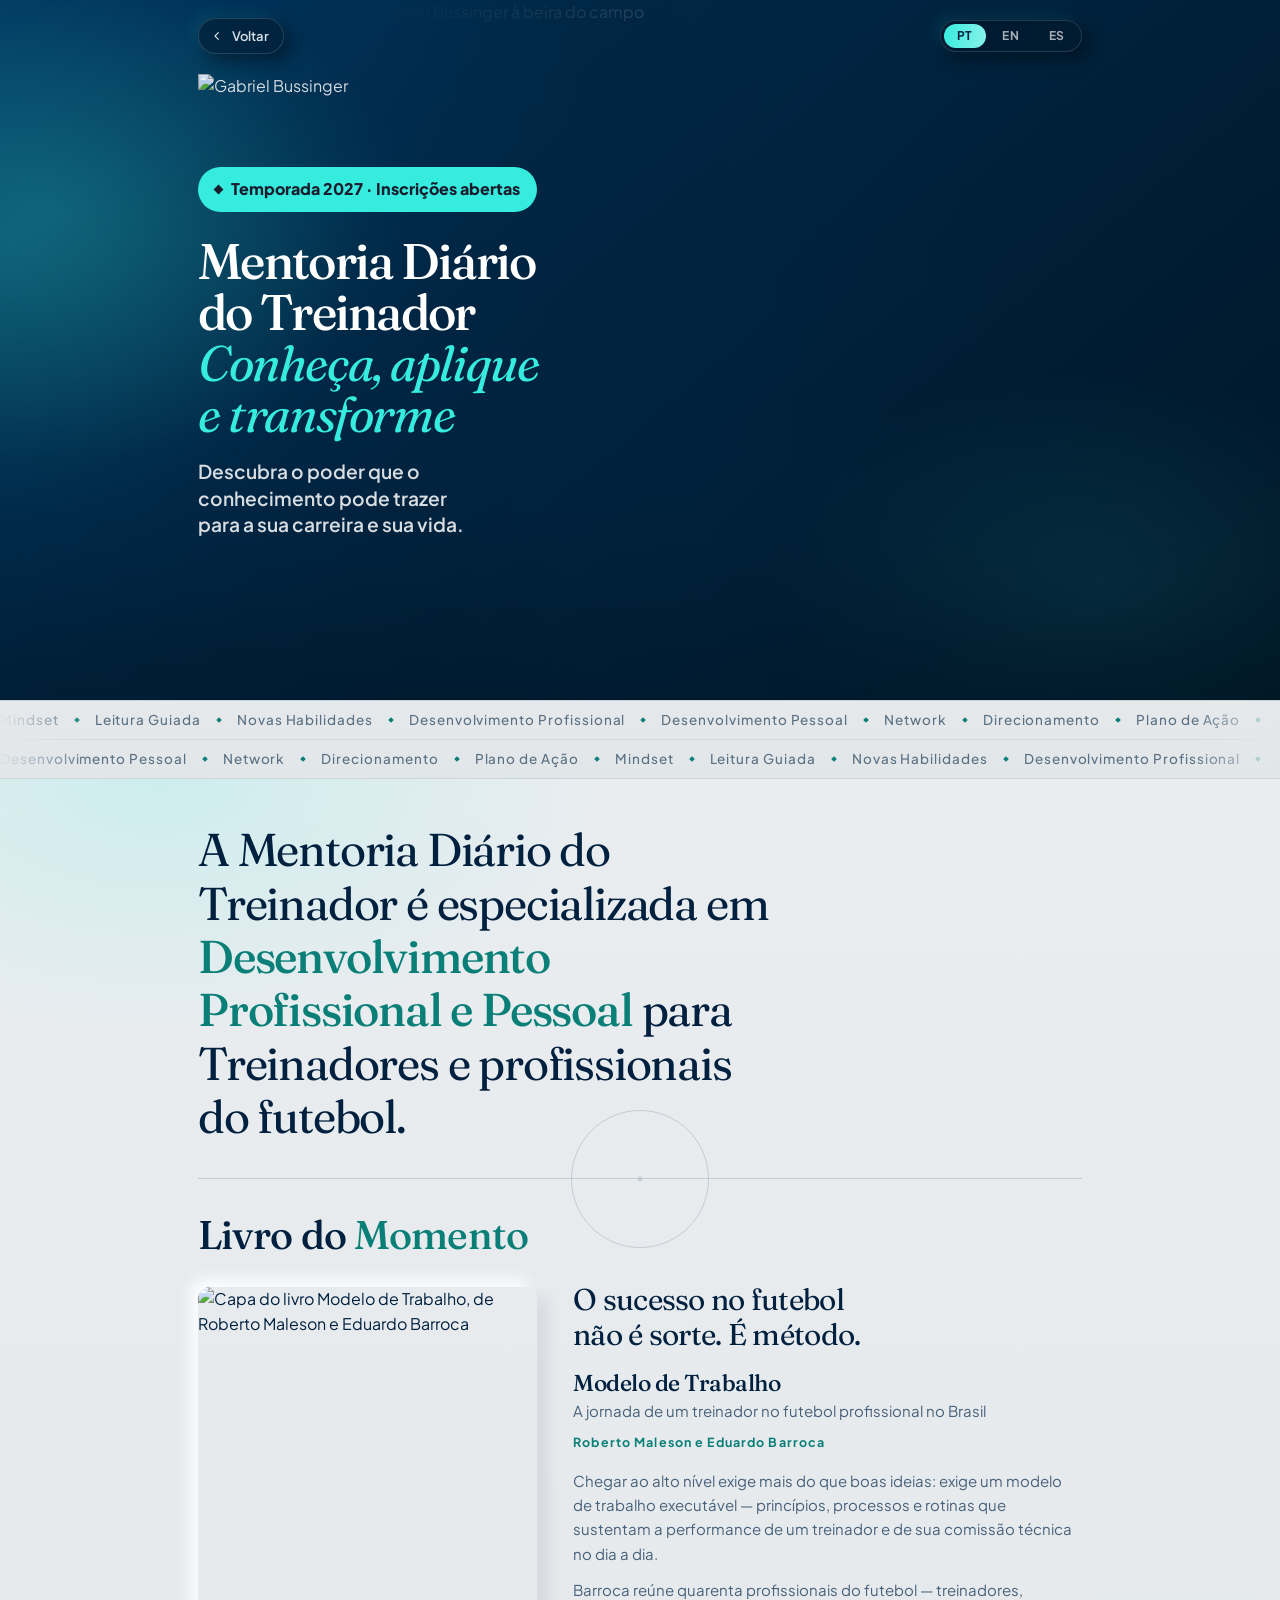
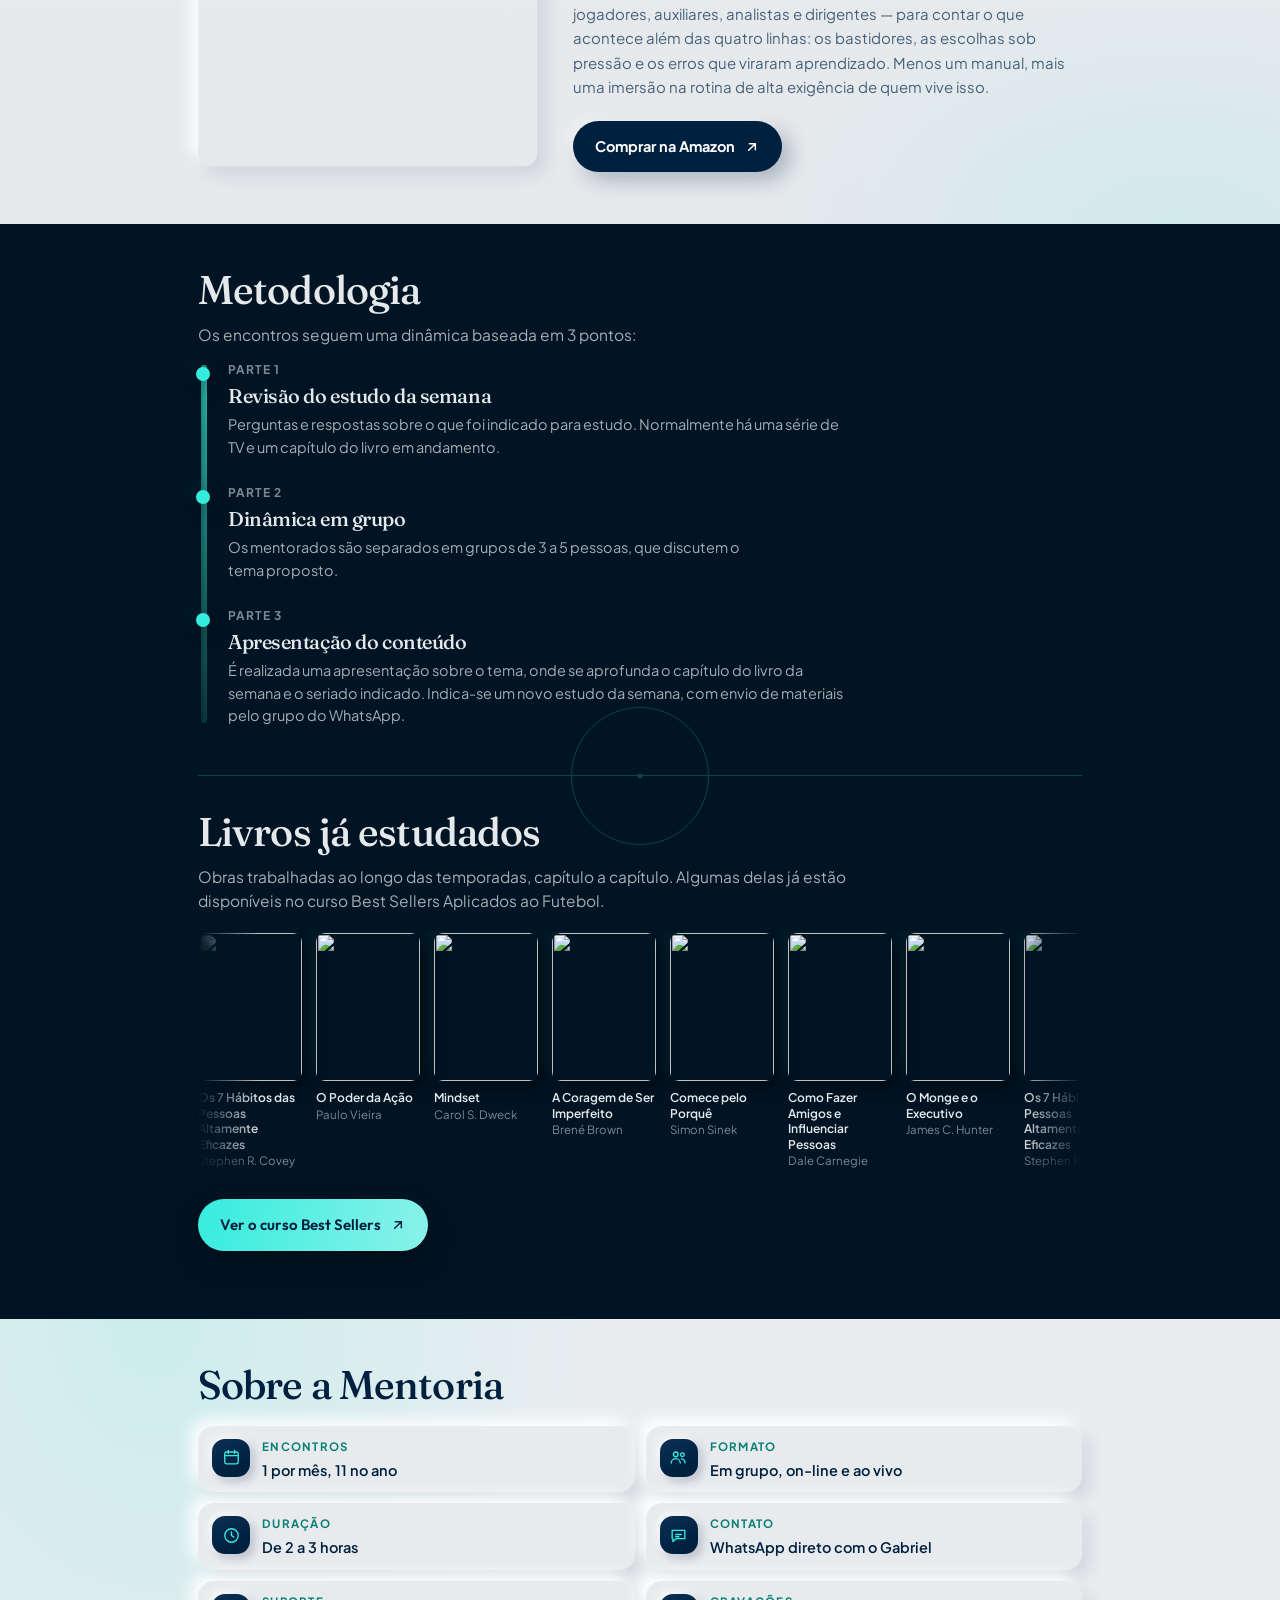
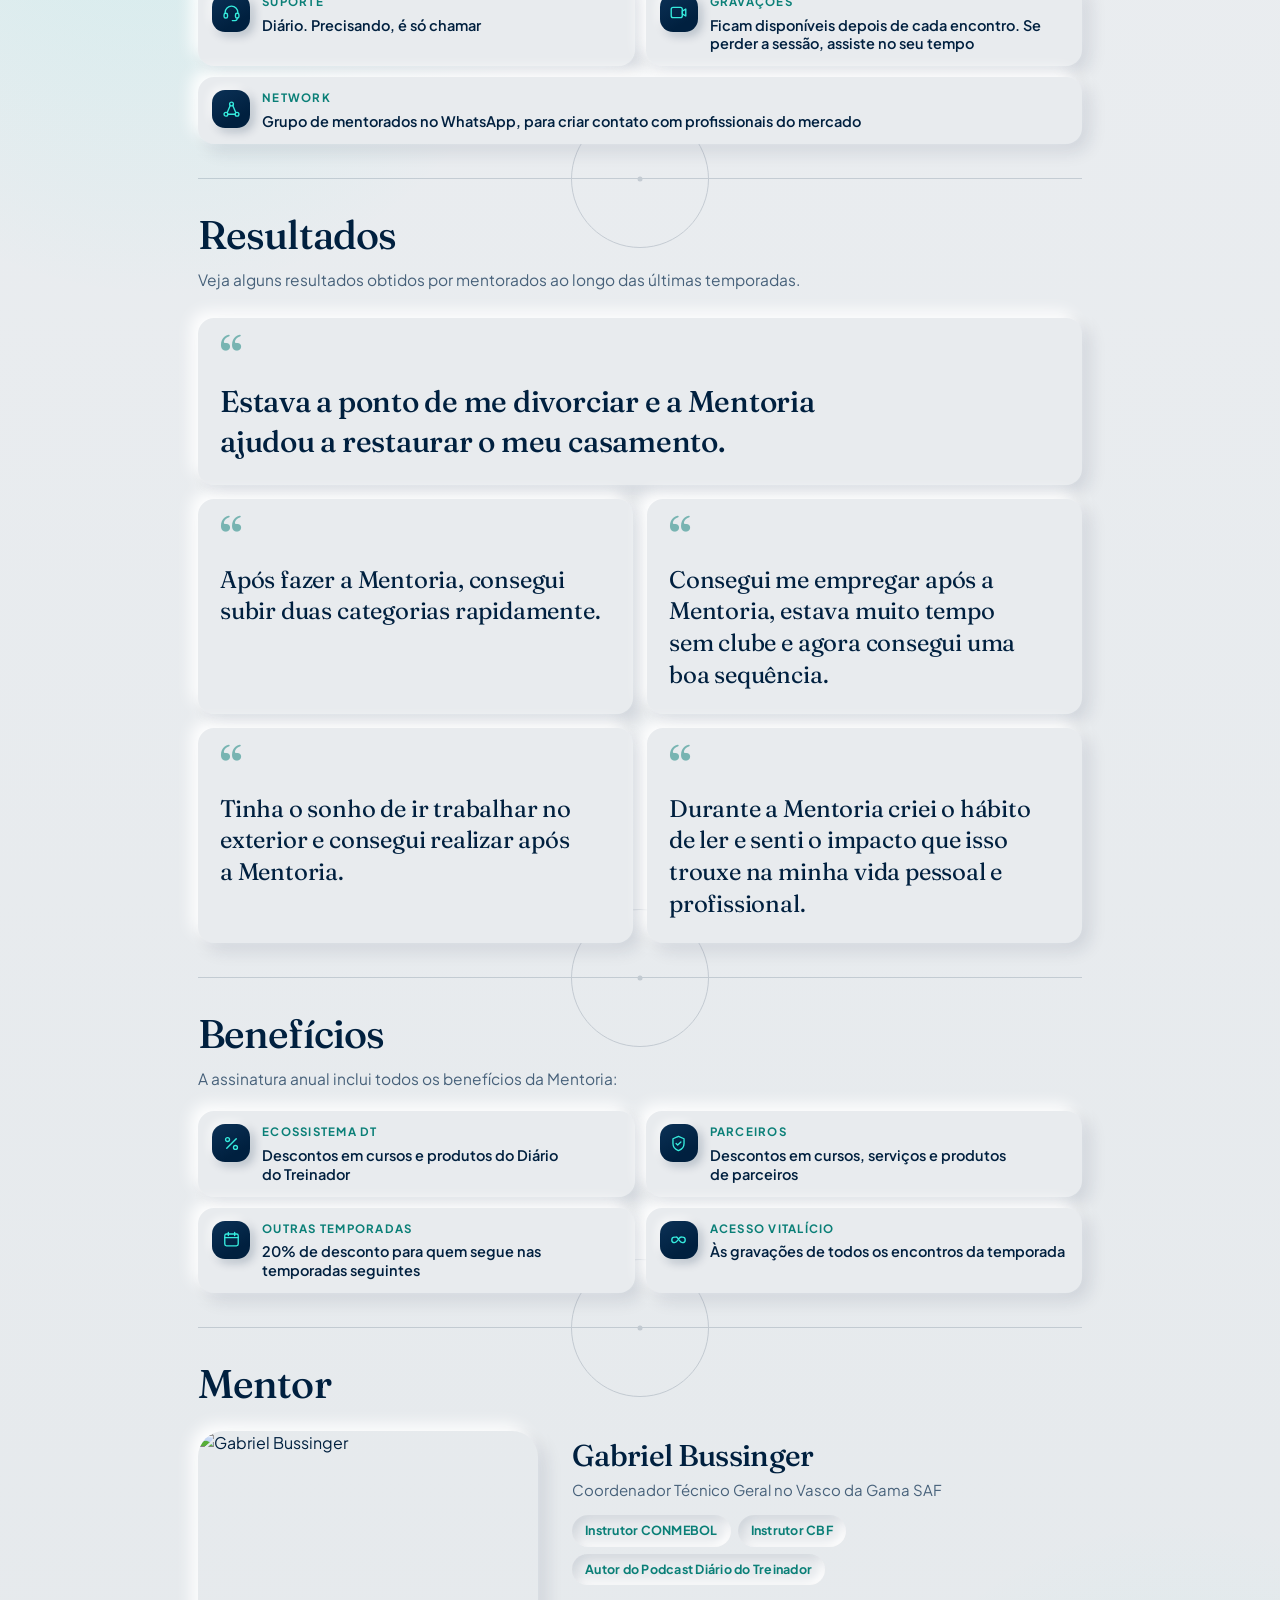
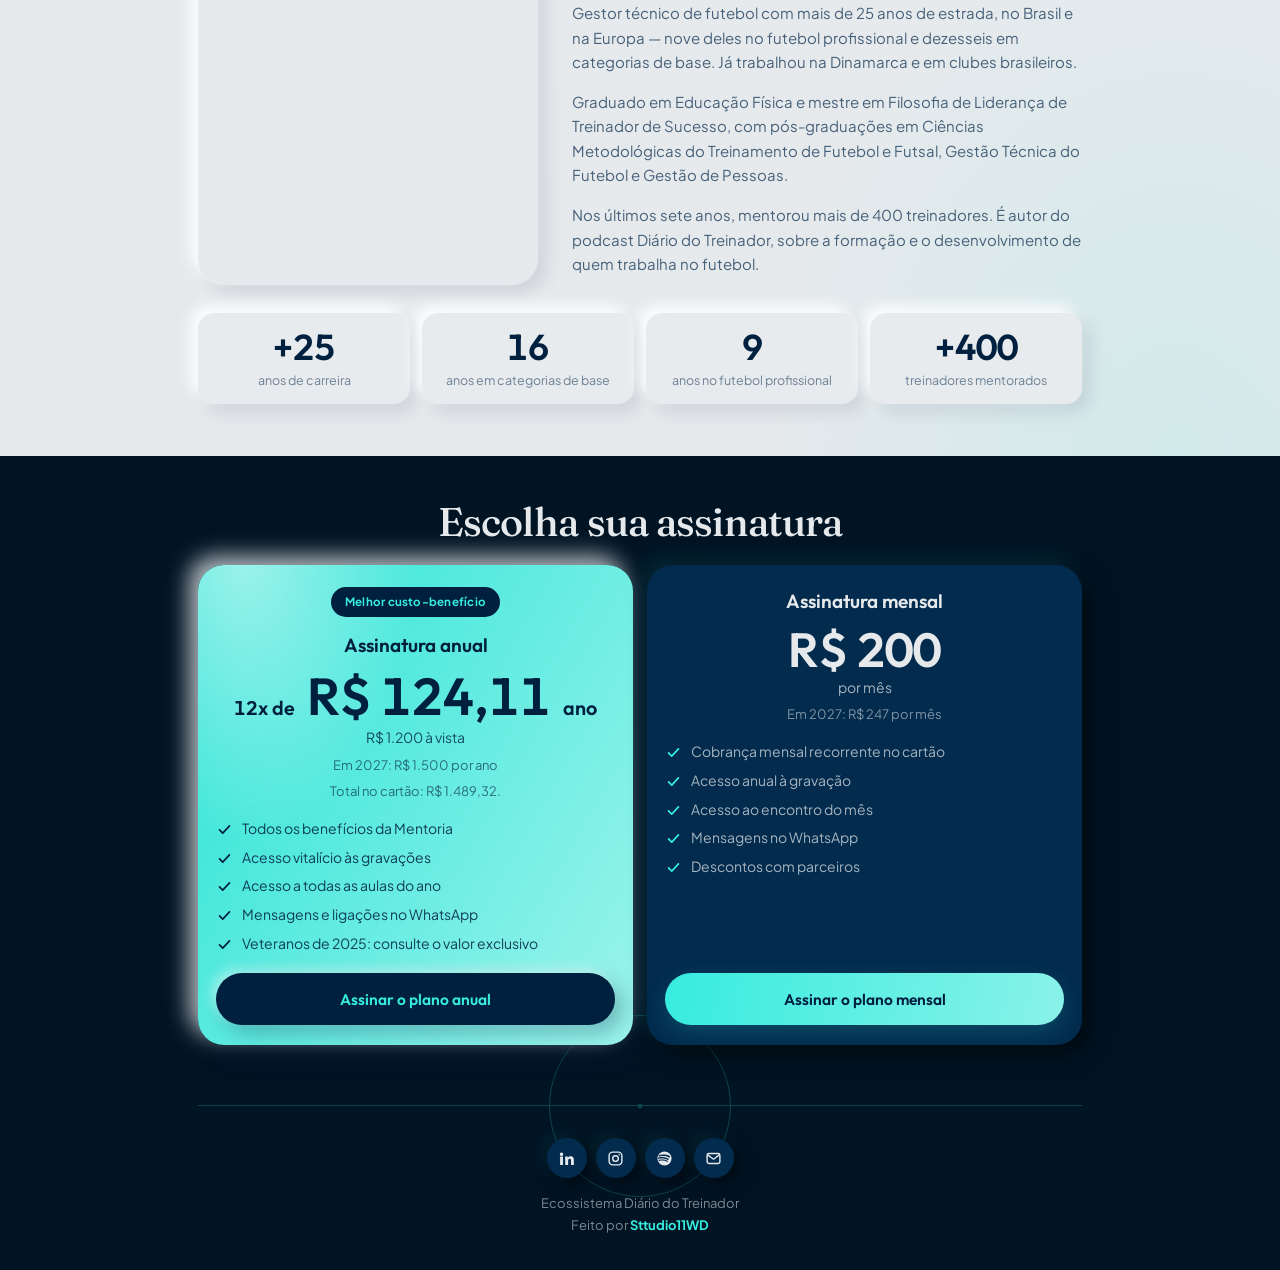
==== commit 33eb0925: "Destaca inscrições da temporada 2027 na Mentoria" ====
--- a/mentoria.html
+++ b/mentoria.html
@@ -2626,6 +2626,19 @@
   @media (min-width:1440px){
     .item-largo{grid-column:1 / -1}
   }
+  .capa .capa-selo.capa-selo-inscricoes{
+    min-height:44px;
+    padding:9px 16px;
+    background:var(--mint);
+    color:#1a1d2e;
+    border-color:transparent;
+    box-shadow:none;
+    font-size:clamp(13px,2.8vw,16px);
+    font-weight:800;
+    text-decoration:none;
+  }
+  .capa .capa-selo-inscricoes::before{background:currentColor}
+  .capa .capa-selo-inscricoes:hover{background:#f9fafb;color:#1a1d2e}
 </style>
 <link rel="stylesheet" href="https://fonts.googleapis.com/css2?family=Outfit:wght@400;500;600;700;800&family=Plus+Jakarta+Sans:wght@400;500;600;700&display=swap">
 <link rel="stylesheet" href="glass.css">
@@ -2655,7 +2668,7 @@
       <div class="capa-texto">
         <img class="capa-assinatura" src="assinatura-gabriel.png" width="726" height="300" alt="Gabriel Bussinger" />
 
-        <span class="capa-selo" data-i18n="selo">Temporada 2026, inscrições abertas</span>
+        <a class="capa-selo capa-selo-inscricoes" href="#planos" data-i18n="selo">Temporada 2027 · Inscrições abertas</a>
 
         <h1><span data-i18n="h1a">Mentoria Diário do Treinador</span> <em data-i18n="h1b">Conheça, aplique e transforme</em></h1>
 
@@ -3059,7 +3072,7 @@
   var TEXTOS = {
     pt: {
       voltar:"Voltar",
-      selo:"Temporada 2026, inscrições abertas",
+      selo:"Temporada 2027 · Inscrições abertas",
       h1a:"Mentoria Diário do Treinador", h1b:"Conheça, aplique e transforme",
       heroSub:"Descubra o poder que o conhecimento pode trazer para a sua carreira e sua vida.",
       btn1:"Ver a metodologia", btn2:"Ver os planos",
@@ -3137,7 +3150,7 @@
     },
     en: {
       voltar:"Back",
-      selo:"2026 season, enrollment open",
+      selo:"2027 season · Enrollment open",
       h1a:"Coach's Diary Mentorship", h1b:"Learn it, apply it, transform",
       heroSub:"Discover what knowledge can do for your career and your life.",
       btn1:"See the method", btn2:"See the plans",
@@ -3215,7 +3228,7 @@
     },
     es: {
       voltar:"Volver",
-      selo:"Temporada 2026, inscripciones abiertas",
+      selo:"Temporada 2027 · Inscripciones abiertas",
       h1a:"Mentoría Diario del Entrenador", h1b:"Conoce, aplica, transforma",
       heroSub:"Descubre lo que el conocimiento puede hacer por tu carrera y por tu vida.",
       btn1:"Ver la metodología", btn2:"Ver los planes",
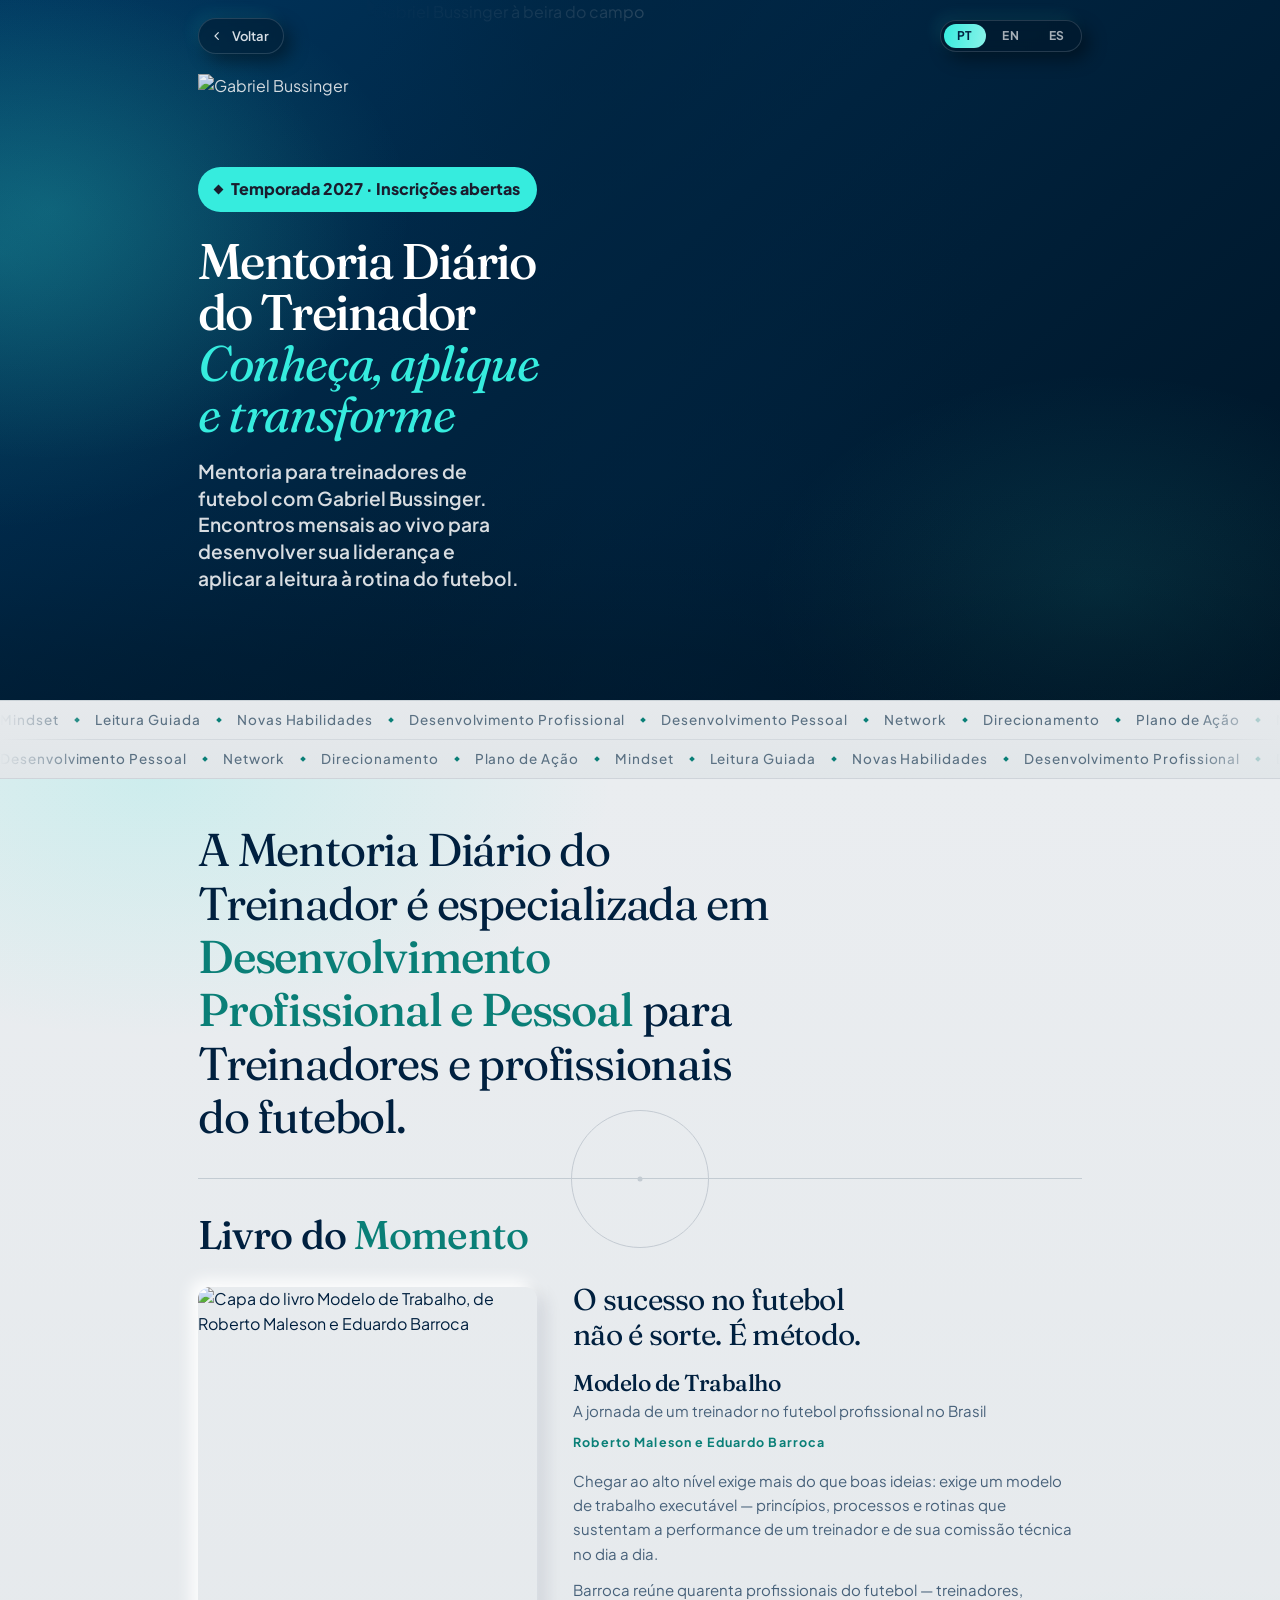
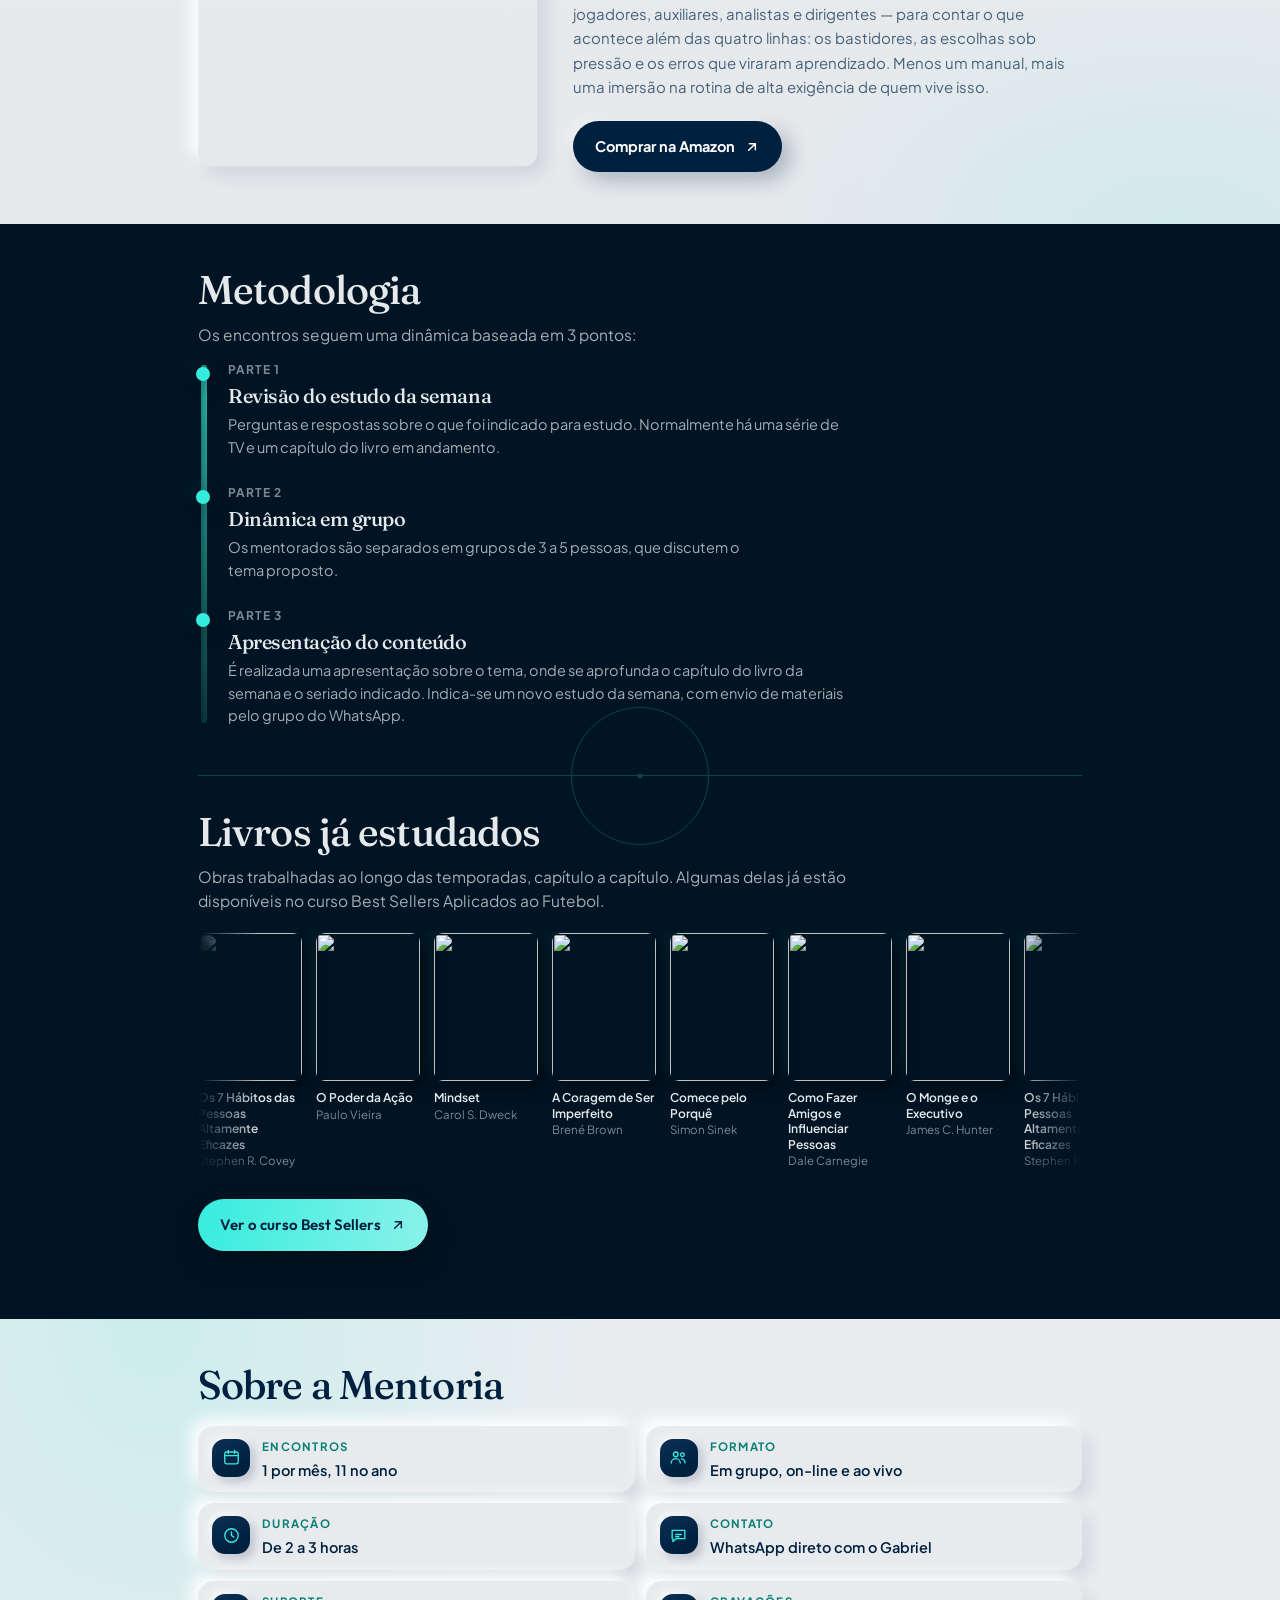
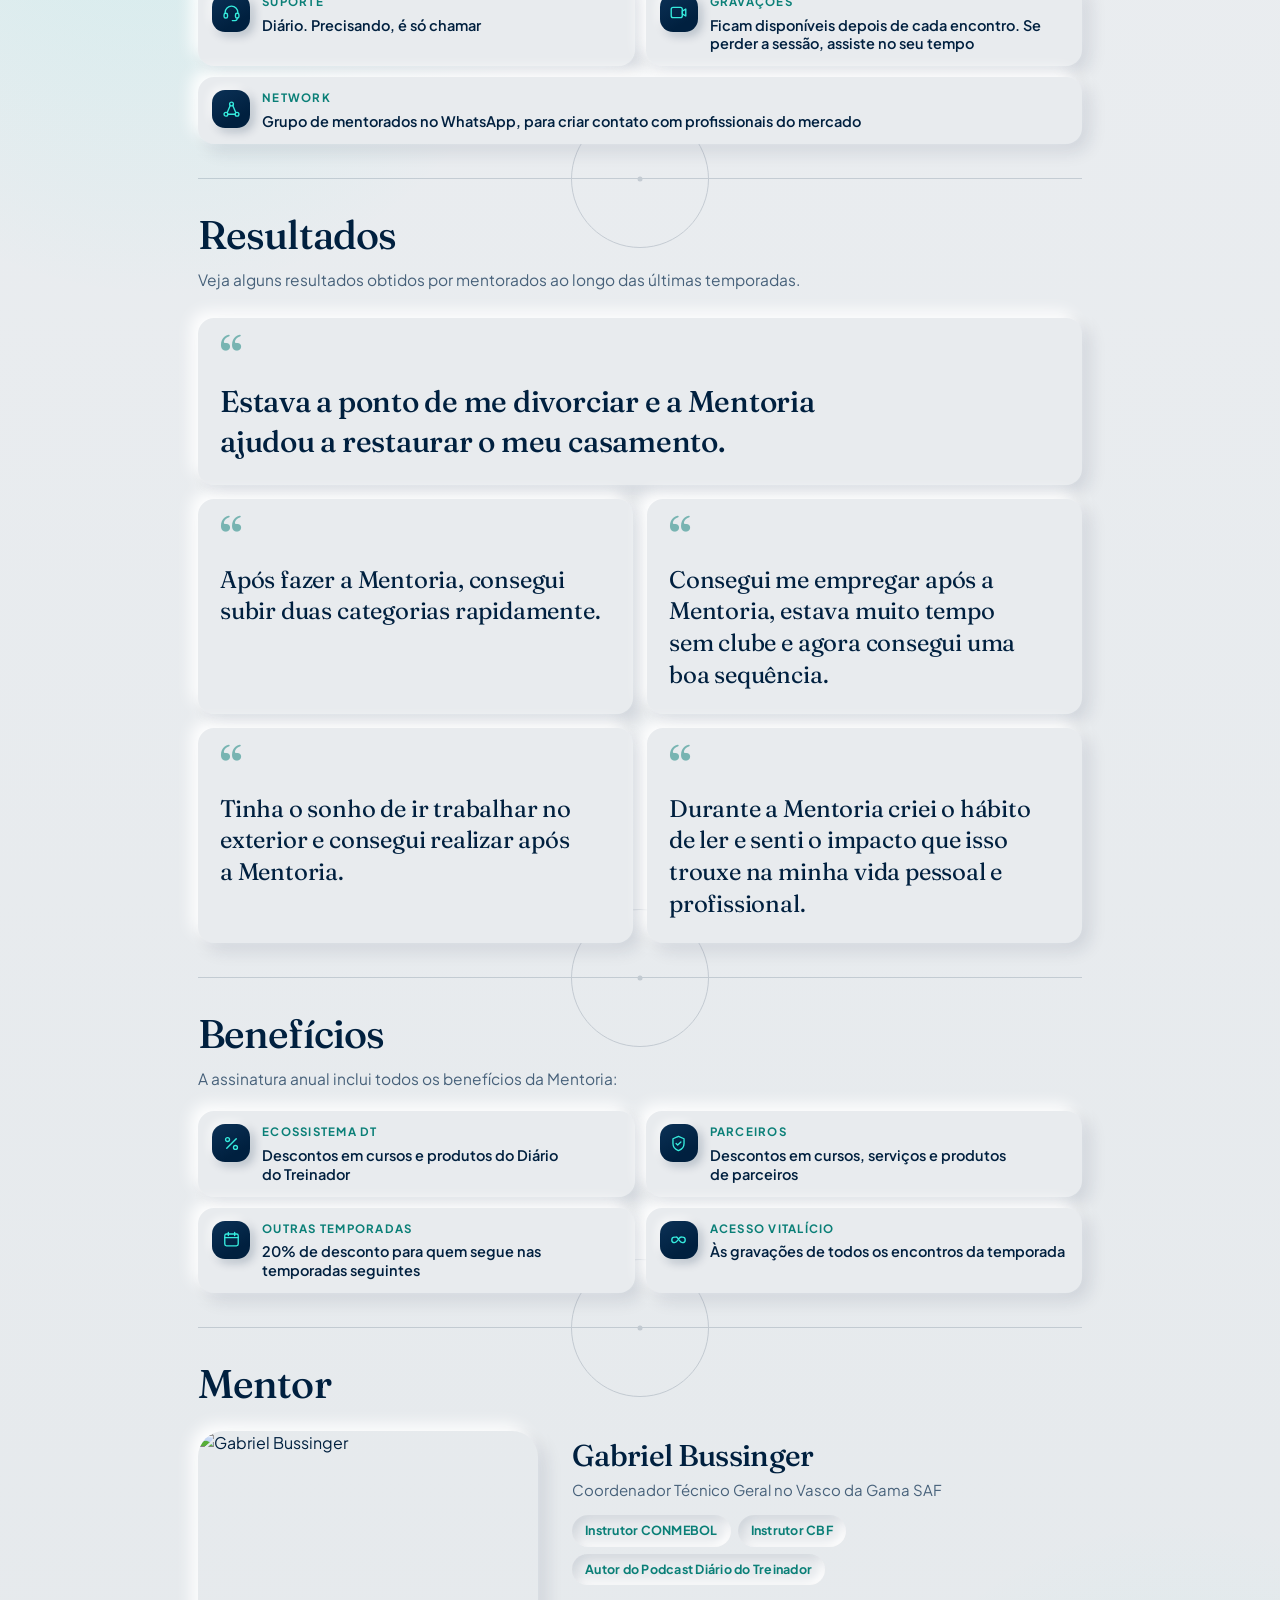
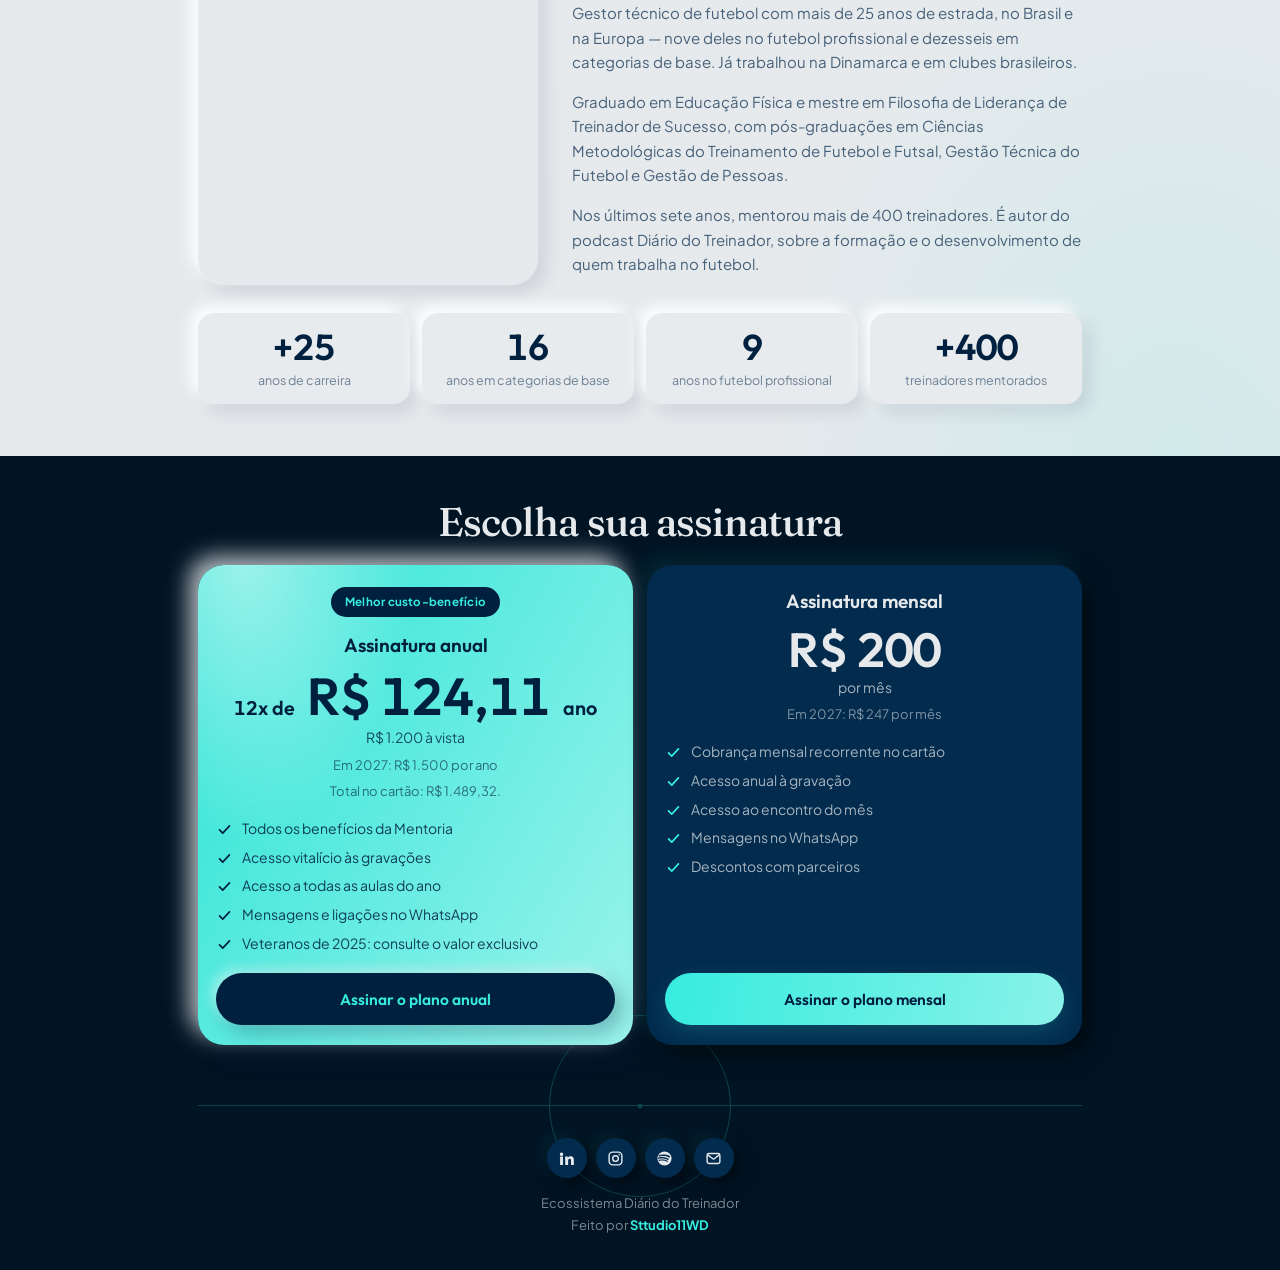
==== commit 98c4fd0a: "Melhora a descoberta da Mentoria na busca" ====
--- a/mentoria.html
+++ b/mentoria.html
@@ -4,8 +4,8 @@
 <meta charset="utf-8">
 <meta name="viewport" content="width=device-width, initial-scale=1">
 <meta name="theme-color" content="#001424">
-<title>Mentoria Diário do Treinador — Gabriel Bussinger</title>
-<meta name="description" content="Mentoria em grupo para treinadores: encontros ao vivo, estudo de livros aplicado ao futebol, gravações e network. Planos mensal e anual.">
+<title>Mentoria para Treinadores de Futebol | Diário do Treinador</title>
+<meta name="description" content="Mentoria para treinadores de futebol com Gabriel Bussinger. Encontros mensais ao vivo, leitura aplicada ao futebol, gravações e troca com outros treinadores.">
 <link rel="canonical" href="https://www.diariodotreinador.com.br/mentoria.html">
 <link rel="icon" href="favicon.ico" sizes="32x32">
 <link rel="icon" href="favicon.svg" type="image/svg+xml">
@@ -14,8 +14,8 @@
 <meta property="og:type" content="website">
 <meta property="og:site_name" content="Diário do Treinador">
 <meta property="og:locale" content="pt_BR">
-<meta property="og:title" content="Mentoria Diário do Treinador — Gabriel Bussinger">
-<meta property="og:description" content="Mentoria em grupo para treinadores: encontros ao vivo, estudo de livros aplicado ao futebol, gravações e network. Planos mensal e anual.">
+<meta property="og:title" content="Mentoria para Treinadores de Futebol com Gabriel Bussinger">
+<meta property="og:description" content="Mentoria para treinadores de futebol com Gabriel Bussinger. Encontros mensais ao vivo, leitura aplicada ao futebol, gravações e troca com outros treinadores.">
 <meta property="og:url" content="https://www.diariodotreinador.com.br/mentoria.html">
 <meta property="og:image" content="https://www.diariodotreinador.com.br/og-mentoria.jpg">
 <meta property="og:image:width" content="1200">
@@ -2672,7 +2672,7 @@
 
         <h1><span data-i18n="h1a">Mentoria Diário do Treinador</span> <em data-i18n="h1b">Conheça, aplique e transforme</em></h1>
 
-        <p class="capa-sub" data-i18n="heroSub">Descubra o poder que o conhecimento pode trazer para a sua carreira e sua vida.</p>
+        <p class="capa-sub" data-i18n="heroSub">Mentoria para treinadores de futebol com Gabriel Bussinger. Encontros mensais ao vivo para desenvolver sua liderança e aplicar a leitura à rotina do futebol.</p>
       </div>
 
       <div class="capa-foto-col">
@@ -3074,7 +3074,7 @@
       voltar:"Voltar",
       selo:"Temporada 2027 · Inscrições abertas",
       h1a:"Mentoria Diário do Treinador", h1b:"Conheça, aplique e transforme",
-      heroSub:"Descubra o poder que o conhecimento pode trazer para a sua carreira e sua vida.",
+      heroSub:"Mentoria para treinadores de futebol com Gabriel Bussinger. Encontros mensais ao vivo para desenvolver sua liderança e aplicar a leitura à rotina do futebol.",
       btn1:"Ver a metodologia", btn2:"Ver os planos",
       tese:"A Mentoria Diário do Treinador é especializada em Desenvolvimento Profissional e Pessoal para Treinadores e profissionais do futebol.",
       livro0:"Livro do", livro1:"Momento",
@@ -3152,7 +3152,7 @@
       voltar:"Back",
       selo:"2027 season · Enrollment open",
       h1a:"Coach's Diary Mentorship", h1b:"Learn it, apply it, transform",
-      heroSub:"Discover what knowledge can do for your career and your life.",
+      heroSub:"Mentorship for football coaches with Gabriel Bussinger. Monthly live sessions to develop your leadership and apply what you read to your work in football.",
       btn1:"See the method", btn2:"See the plans",
       tese:"The Coach's Diary Mentorship specialises in professional and personal development for coaches and football professionals.",
       livro0:"Book of the", livro1:"Moment",
@@ -3230,7 +3230,7 @@
       voltar:"Volver",
       selo:"Temporada 2027 · Inscripciones abiertas",
       h1a:"Mentoría Diario del Entrenador", h1b:"Conoce, aplica, transforma",
-      heroSub:"Descubre lo que el conocimiento puede hacer por tu carrera y por tu vida.",
+      heroSub:"Mentoría para entrenadores de fútbol con Gabriel Bussinger. Encuentros mensuales en vivo para desarrollar tu liderazgo y aplicar la lectura al día a día del fútbol.",
       btn1:"Ver la metodología", btn2:"Ver los planes",
       tese:"La Mentoría Diario del Entrenador está especializada en desarrollo profesional y personal para entrenadores y profesionales del fútbol.",
       livro0:"Libro del", livro1:"Momento",
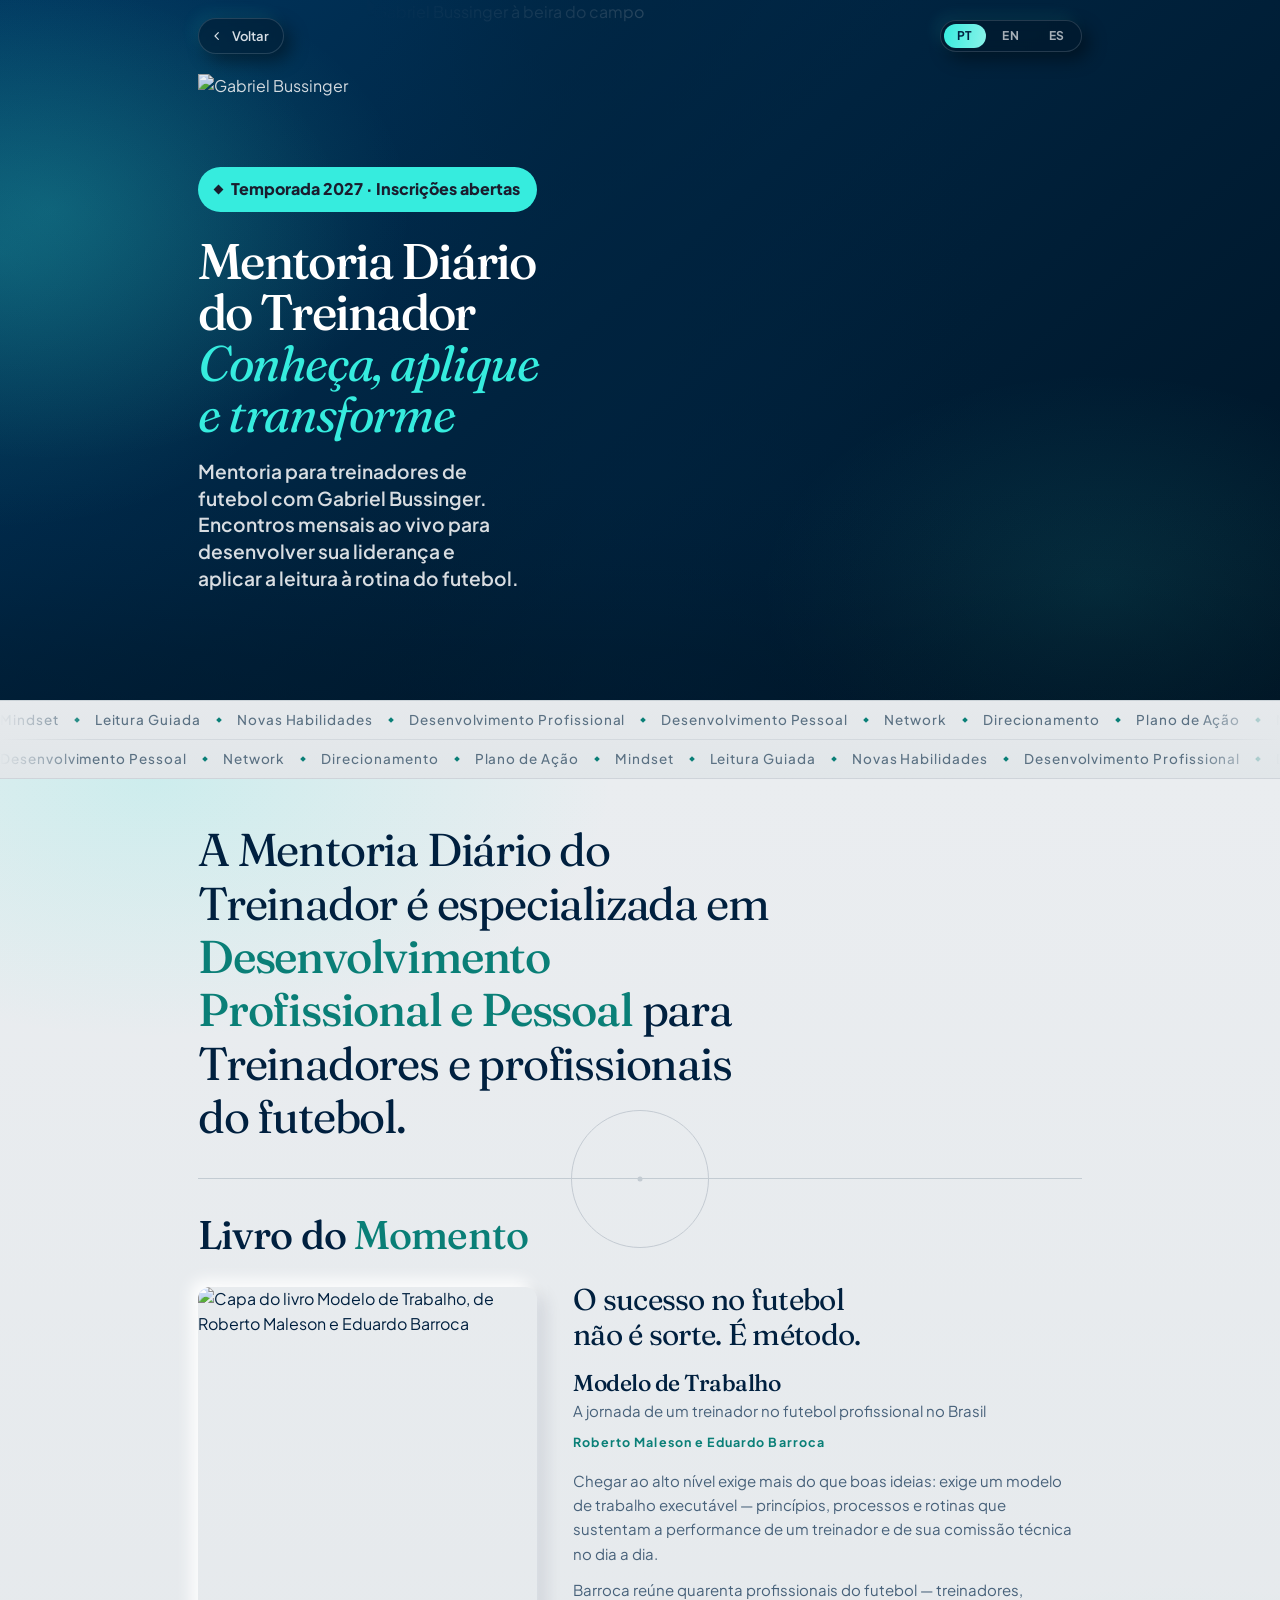
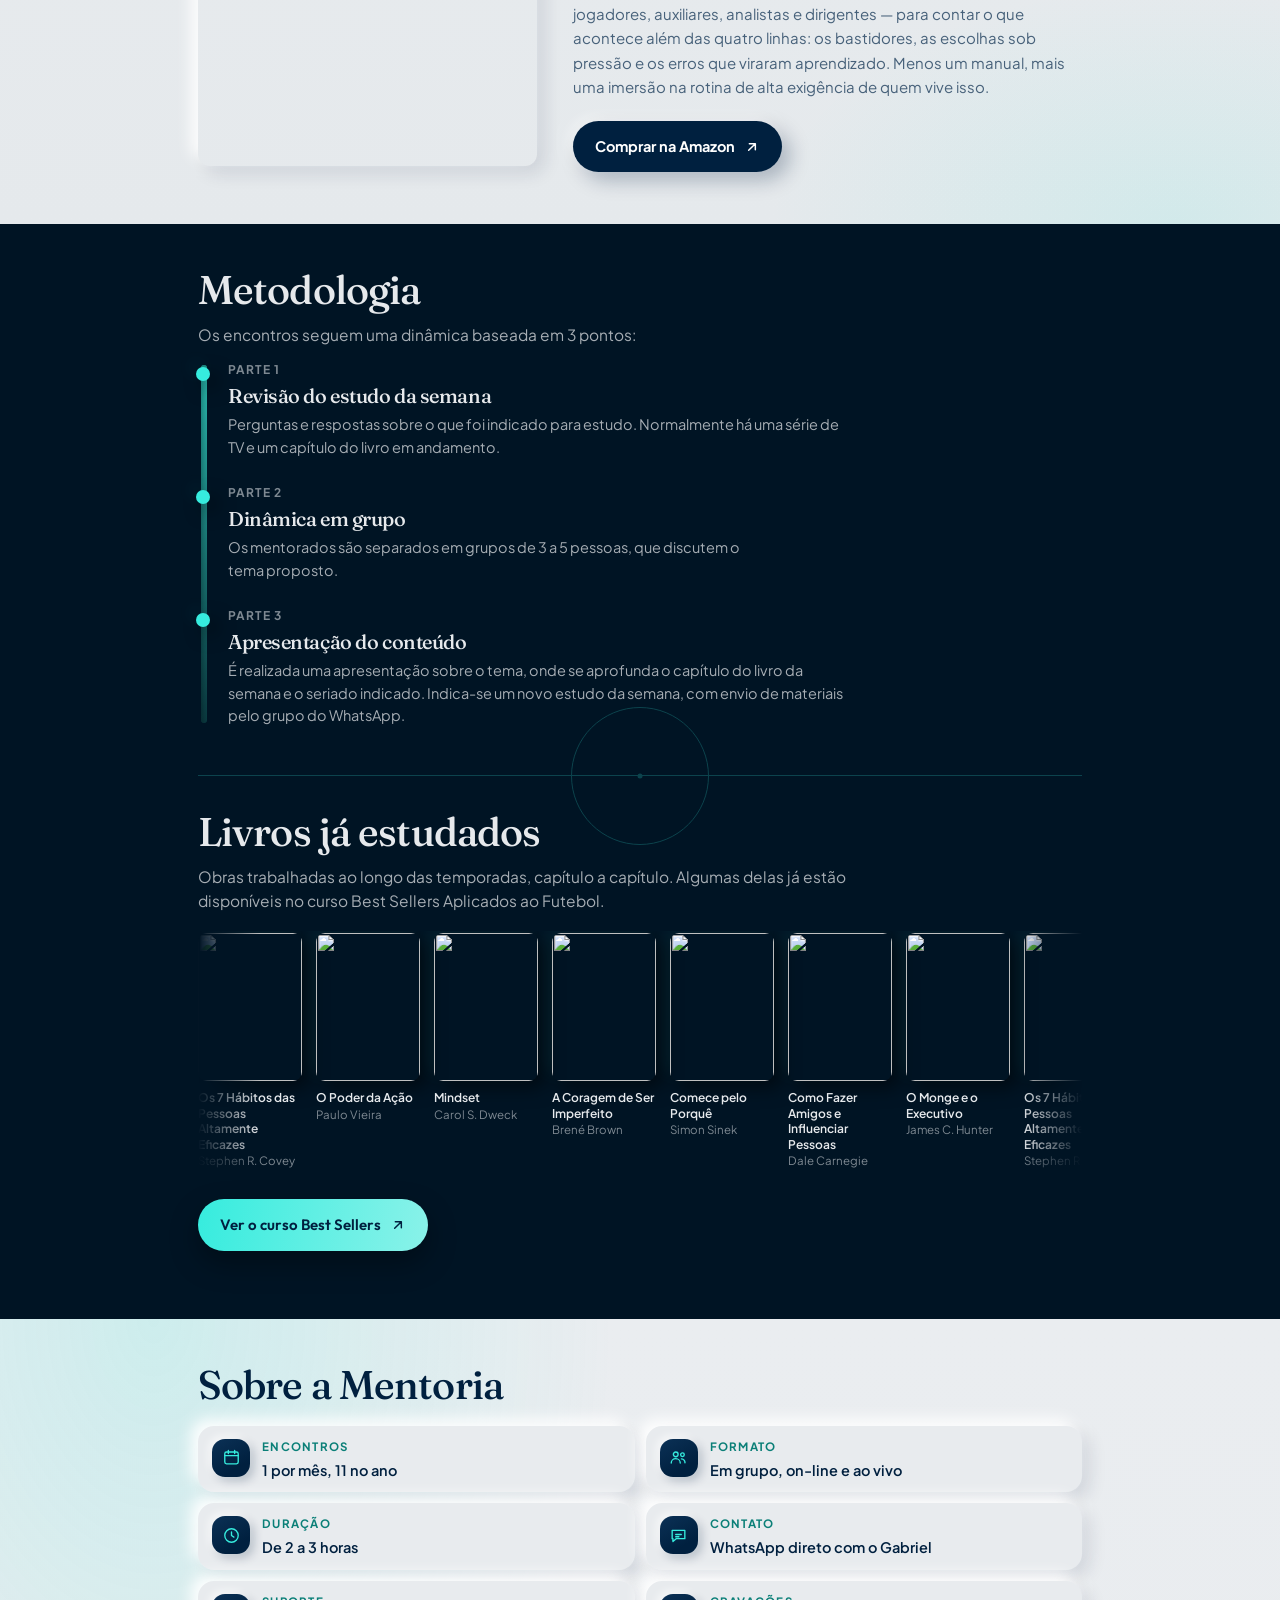
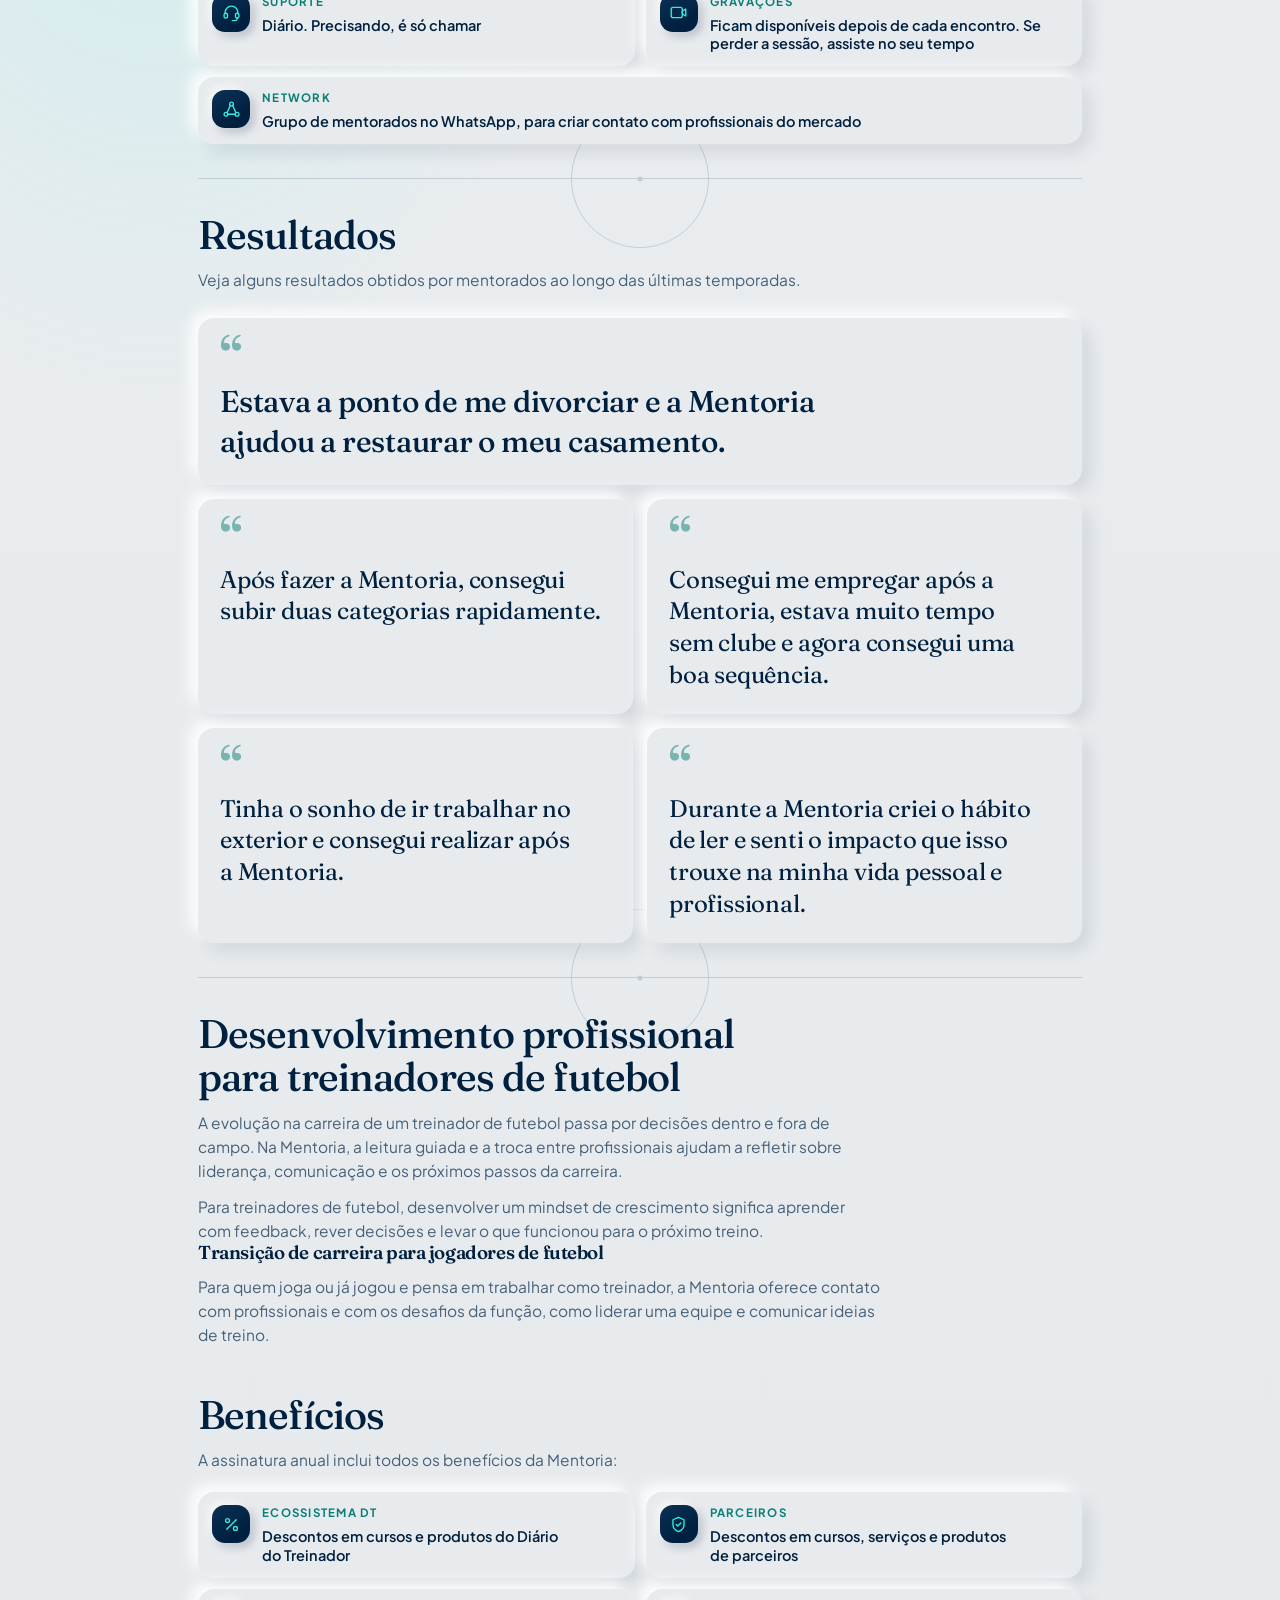
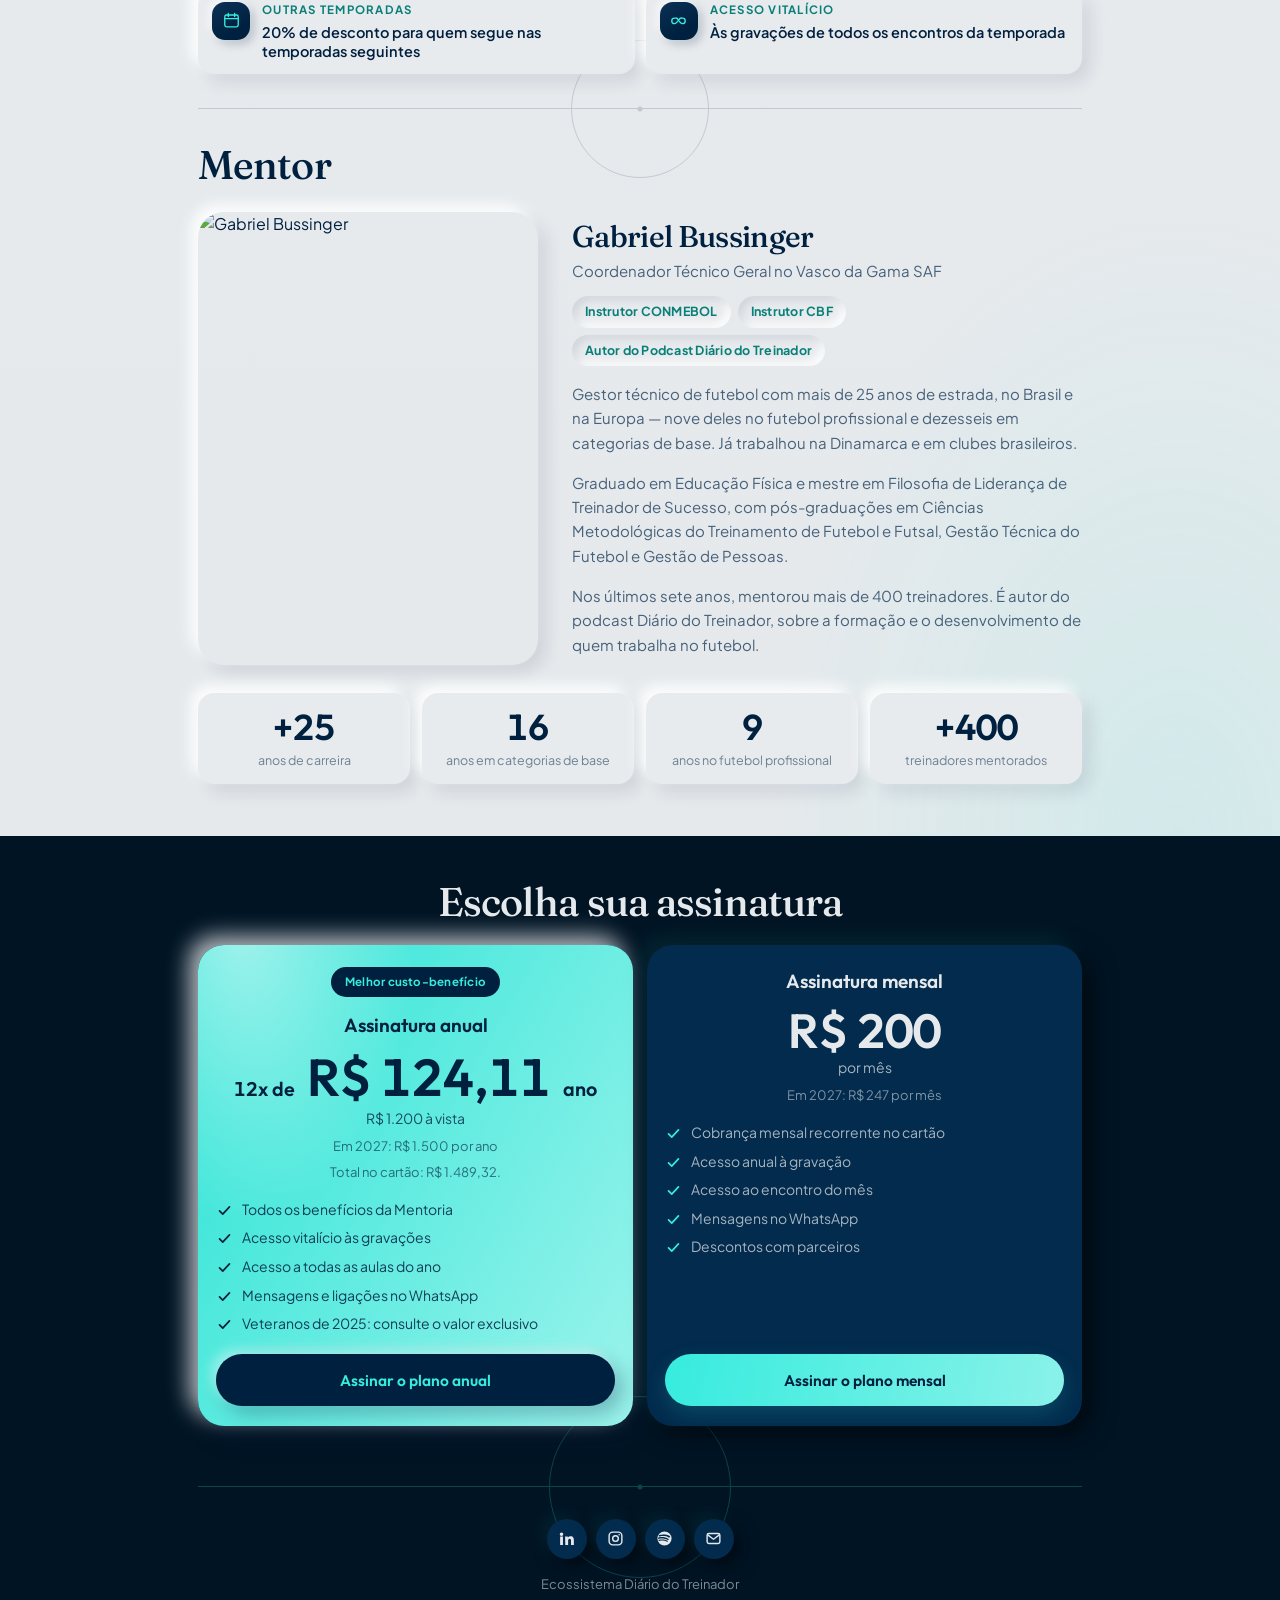
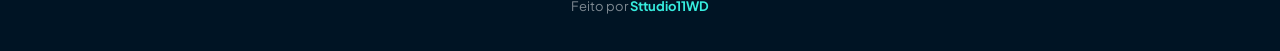
==== commit 016edd49: "Apresenta os temas de desenvolvimento de carreira na Mentoria" ====
--- a/mentoria.html
+++ b/mentoria.html
@@ -2926,6 +2926,14 @@
     </section>
 
     <div class="meio-campo" aria-hidden="true"></div>
+
+    <section class="secao" aria-labelledby="carreira-titulo">
+      <h2 class="secao-titulo" id="carreira-titulo" data-i18n="carreiraTitulo">Desenvolvimento profissional para treinadores de futebol</h2>
+      <p class="secao-resumo" data-i18n="carreiraTexto">A evolução na carreira de um treinador de futebol passa por decisões dentro e fora de campo. Na Mentoria, a leitura guiada e a troca entre profissionais ajudam a refletir sobre liderança, comunicação e os próximos passos da carreira.</p>
+      <p class="secao-resumo" data-i18n="carreiraMindset">Para treinadores de futebol, desenvolver um mindset de crescimento significa aprender com feedback, rever decisões e levar o que funcionou para o próximo treino.</p>
+      <h3 data-i18n="transicaoTitulo">Transição de carreira para jogadores de futebol</h3>
+      <p class="secao-resumo" data-i18n="transicaoTexto">Para quem joga ou já jogou e pensa em trabalhar como treinador, a Mentoria oferece contato com profissionais e com os desafios da função, como liderar uma equipe e comunicar ideias de treino.</p>
+    </section>
 
     <!-- ============ BENEFÍCIOS ============ -->
     <section class="secao">
@@ -3122,6 +3130,11 @@
       v3t:"20% de desconto para quem segue nas temporadas seguintes",
       v4r:"Acesso vitalício",
       v4t:"Às gravações de todos os encontros da temporada",
+      carreiraTitulo:"Desenvolvimento profissional para treinadores de futebol",
+      carreiraTexto:"A evolução na carreira de um treinador de futebol passa por decisões dentro e fora de campo. Na Mentoria, a leitura guiada e a troca entre profissionais ajudam a refletir sobre liderança, comunicação e os próximos passos da carreira.",
+      carreiraMindset:"Para treinadores de futebol, desenvolver um mindset de crescimento significa aprender com feedback, rever decisões e levar o que funcionou para o próximo treino.",
+      transicaoTitulo:"Transição de carreira para jogadores de futebol",
+      transicaoTexto:"Para quem joga ou já jogou e pensa em trabalhar como treinador, a Mentoria oferece contato com profissionais e com os desafios da função, como liderar uma equipe e comunicar ideias de treino.",
       benTit:"Benefícios", b2:"Desconto em cursos de parceiros", b4:"Desconto em serviços de parceiros",
       menTit:"Mentor",
       livrosTit:"Livros já estudados",
@@ -3200,6 +3213,11 @@
       v3t:"20% off for those who carry on into later seasons",
       v4r:"Lifetime access",
       v4t:"To the recordings of every meeting of the season",
+      carreiraTitulo:"Professional development for football coaches",
+      carreiraTexto:"Progressing as a football coach involves decisions on and off the pitch. Guided reading and peer discussion help you reflect on leadership, communication and your next career steps.",
+      carreiraMindset:"For football coaches, a growth mindset means learning from feedback, reviewing decisions and bringing what worked into the next training session.",
+      transicaoTitulo:"Career transition for football players",
+      transicaoTexto:"Current and former players considering coaching can meet other professionals and explore the demands of the role, from leading a team to communicating training ideas.",
       benTit:"Benefits", b2:"Discount on partner courses", b4:"Discount on partner services",
       menTit:"Mentor",
       livrosTit:"Books already studied",
@@ -3278,6 +3296,11 @@
       v3t:"20% de descuento para quien sigue en temporadas siguientes",
       v4r:"Acceso vitalicio",
       v4t:"A las grabaciones de todos los encuentros de la temporada",
+      carreiraTitulo:"Desarrollo profesional para entrenadores de fútbol",
+      carreiraTexto:"La evolución en la carrera de un entrenador de fútbol pasa por decisiones dentro y fuera del campo. La lectura guiada y el intercambio entre profesionales permiten reflexionar sobre liderazgo, comunicación y los próximos pasos de la carrera.",
+      carreiraMindset:"Para los entrenadores de fútbol, una mentalidad de crecimiento implica aprender de los comentarios, revisar decisiones y aplicar lo que funcionó en el próximo entrenamiento.",
+      transicaoTitulo:"Transición profesional para futbolistas",
+      transicaoTexto:"Los futbolistas y exfutbolistas que se plantean entrenar pueden conocer a otros profesionales y explorar los retos del puesto, desde liderar un equipo hasta comunicar ideas de entrenamiento.",
       benTit:"Beneficios", b2:"Descuento en cursos de socios", b4:"Descuento en servicios de socios",
       menTit:"Mentor",
       livrosTit:"Libros ya estudiados",
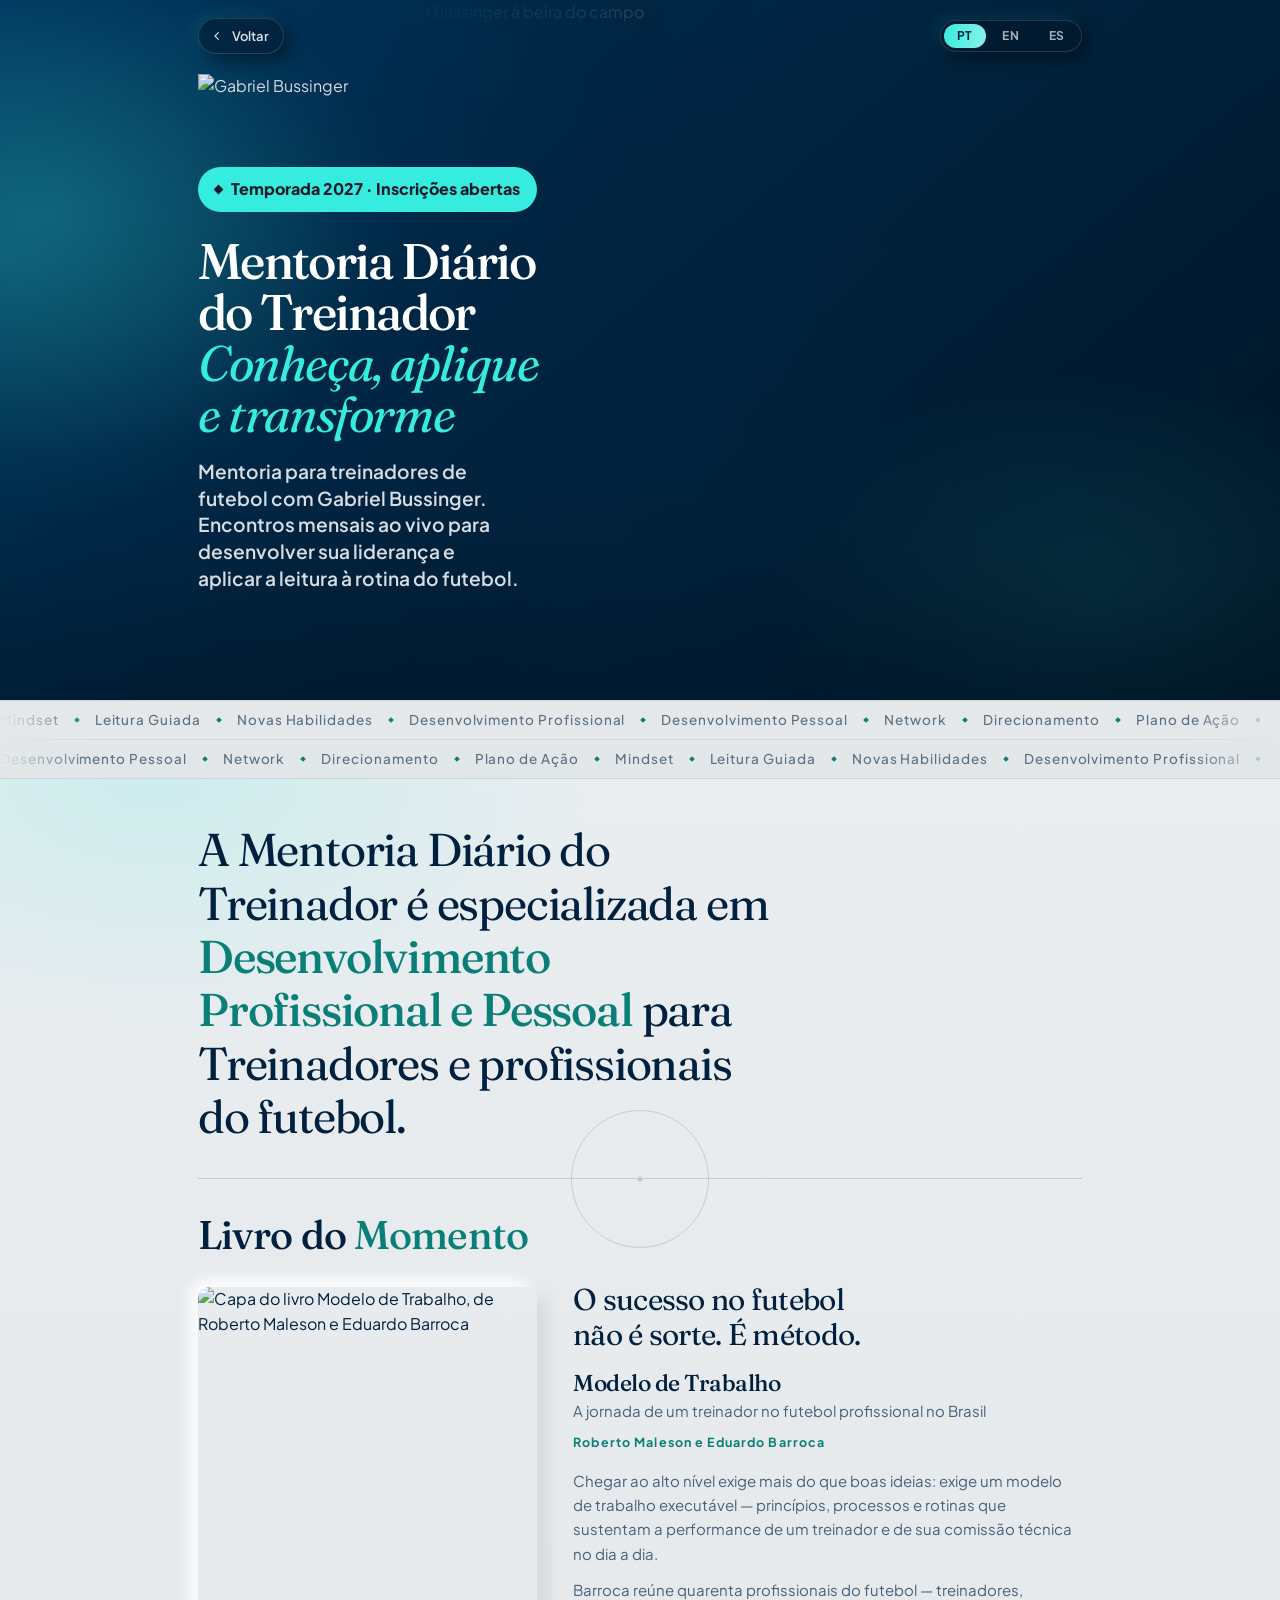
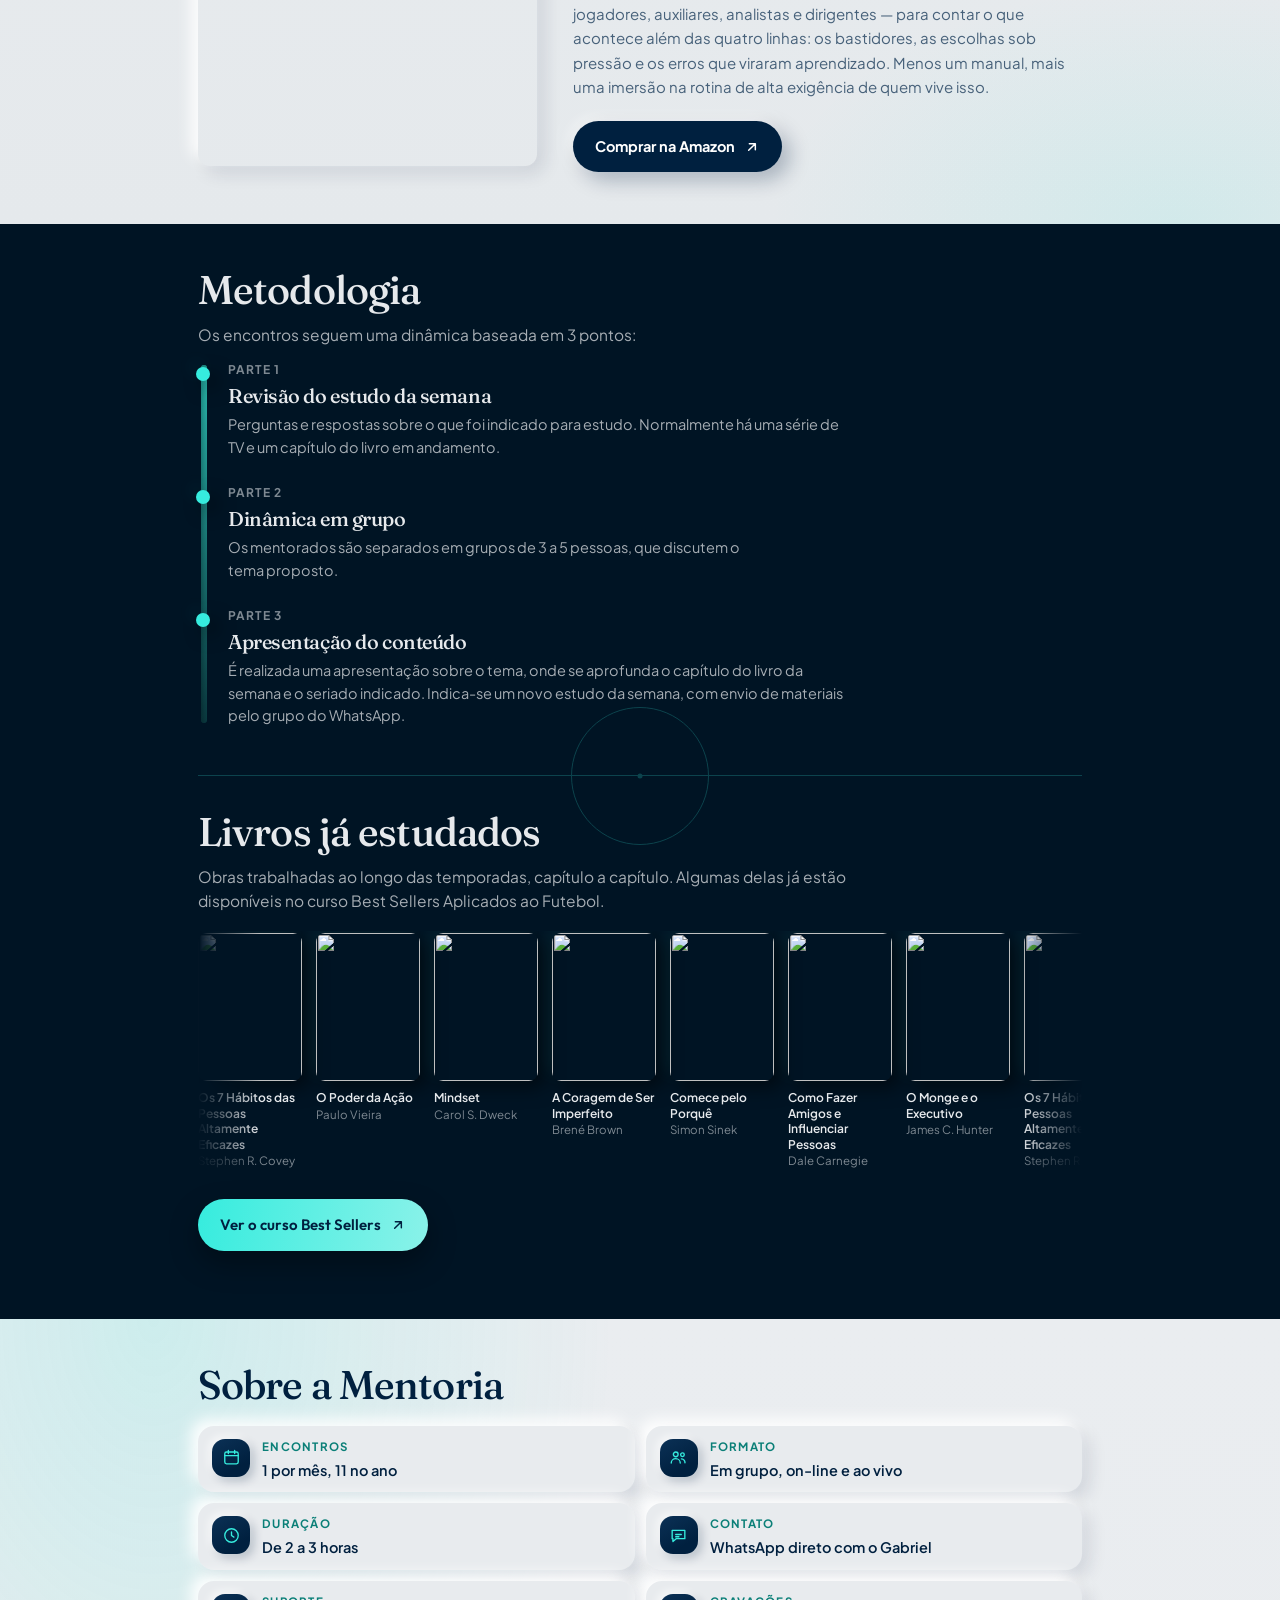
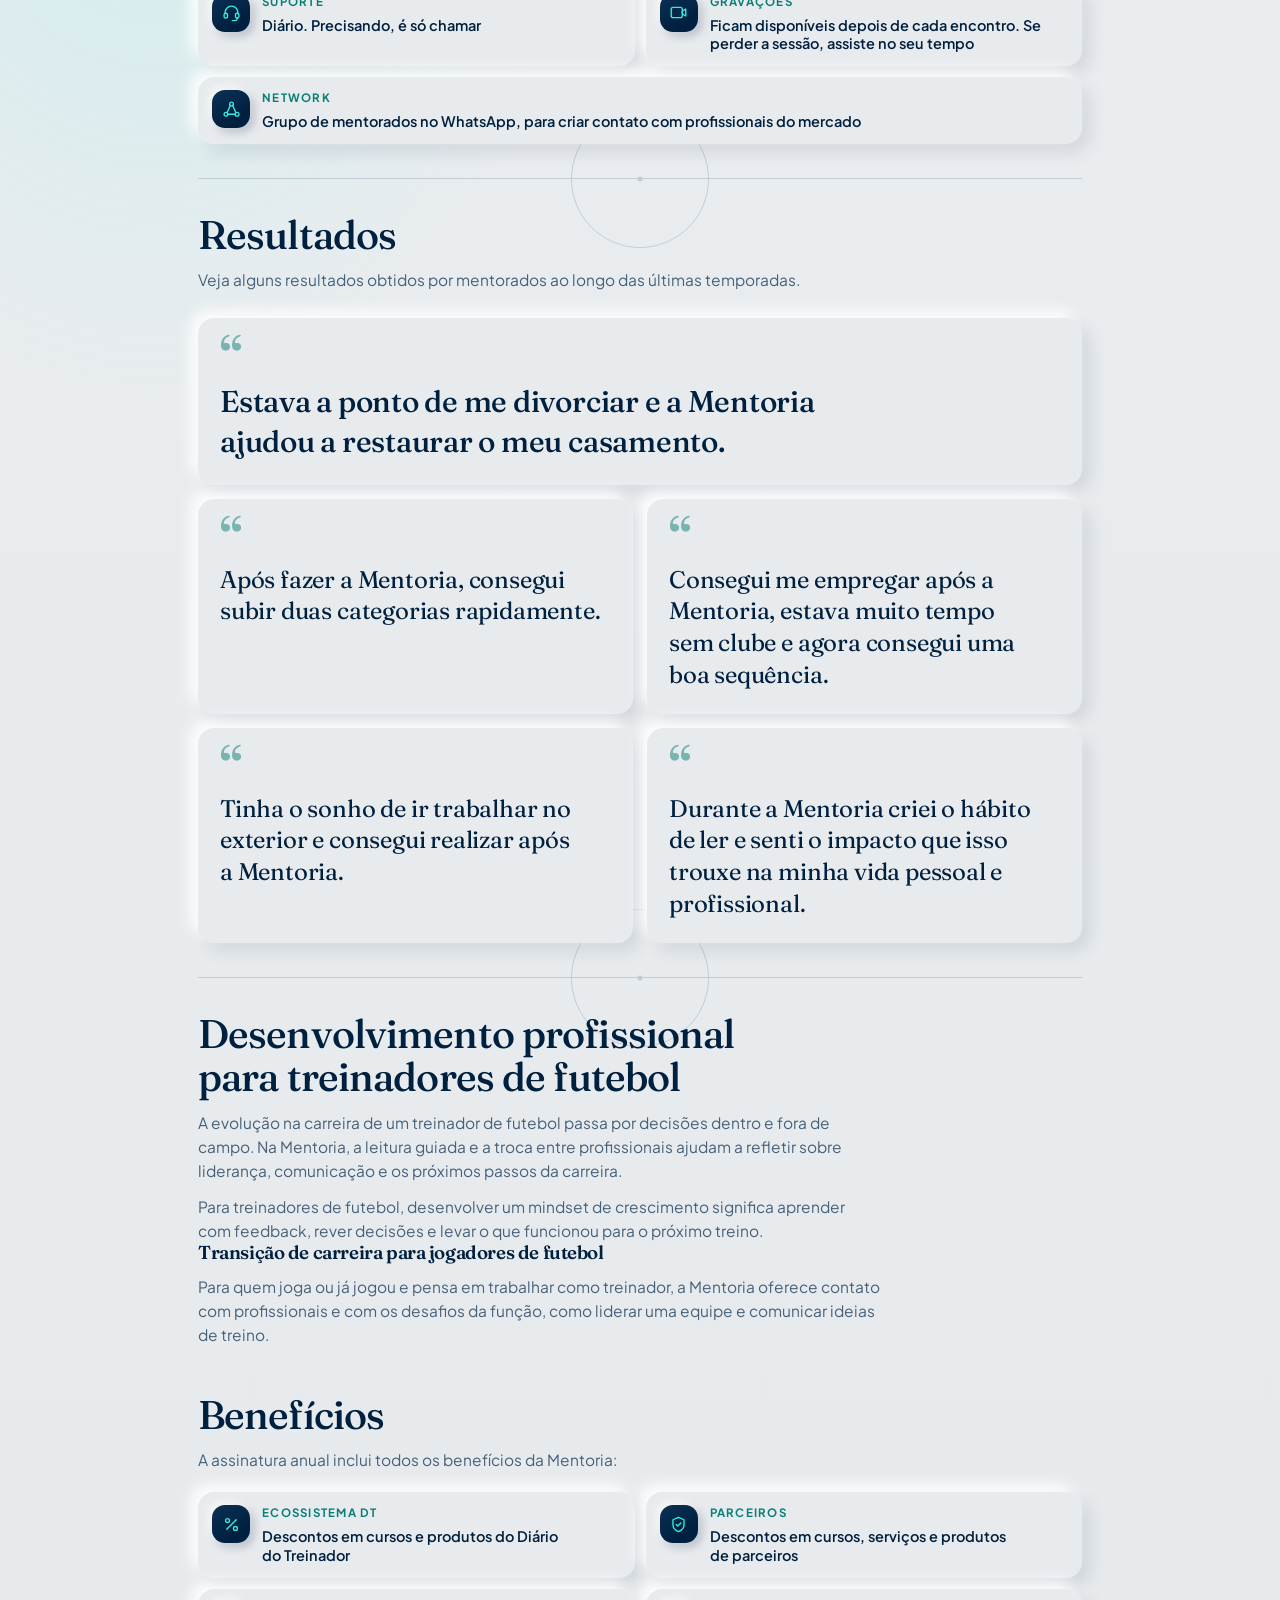
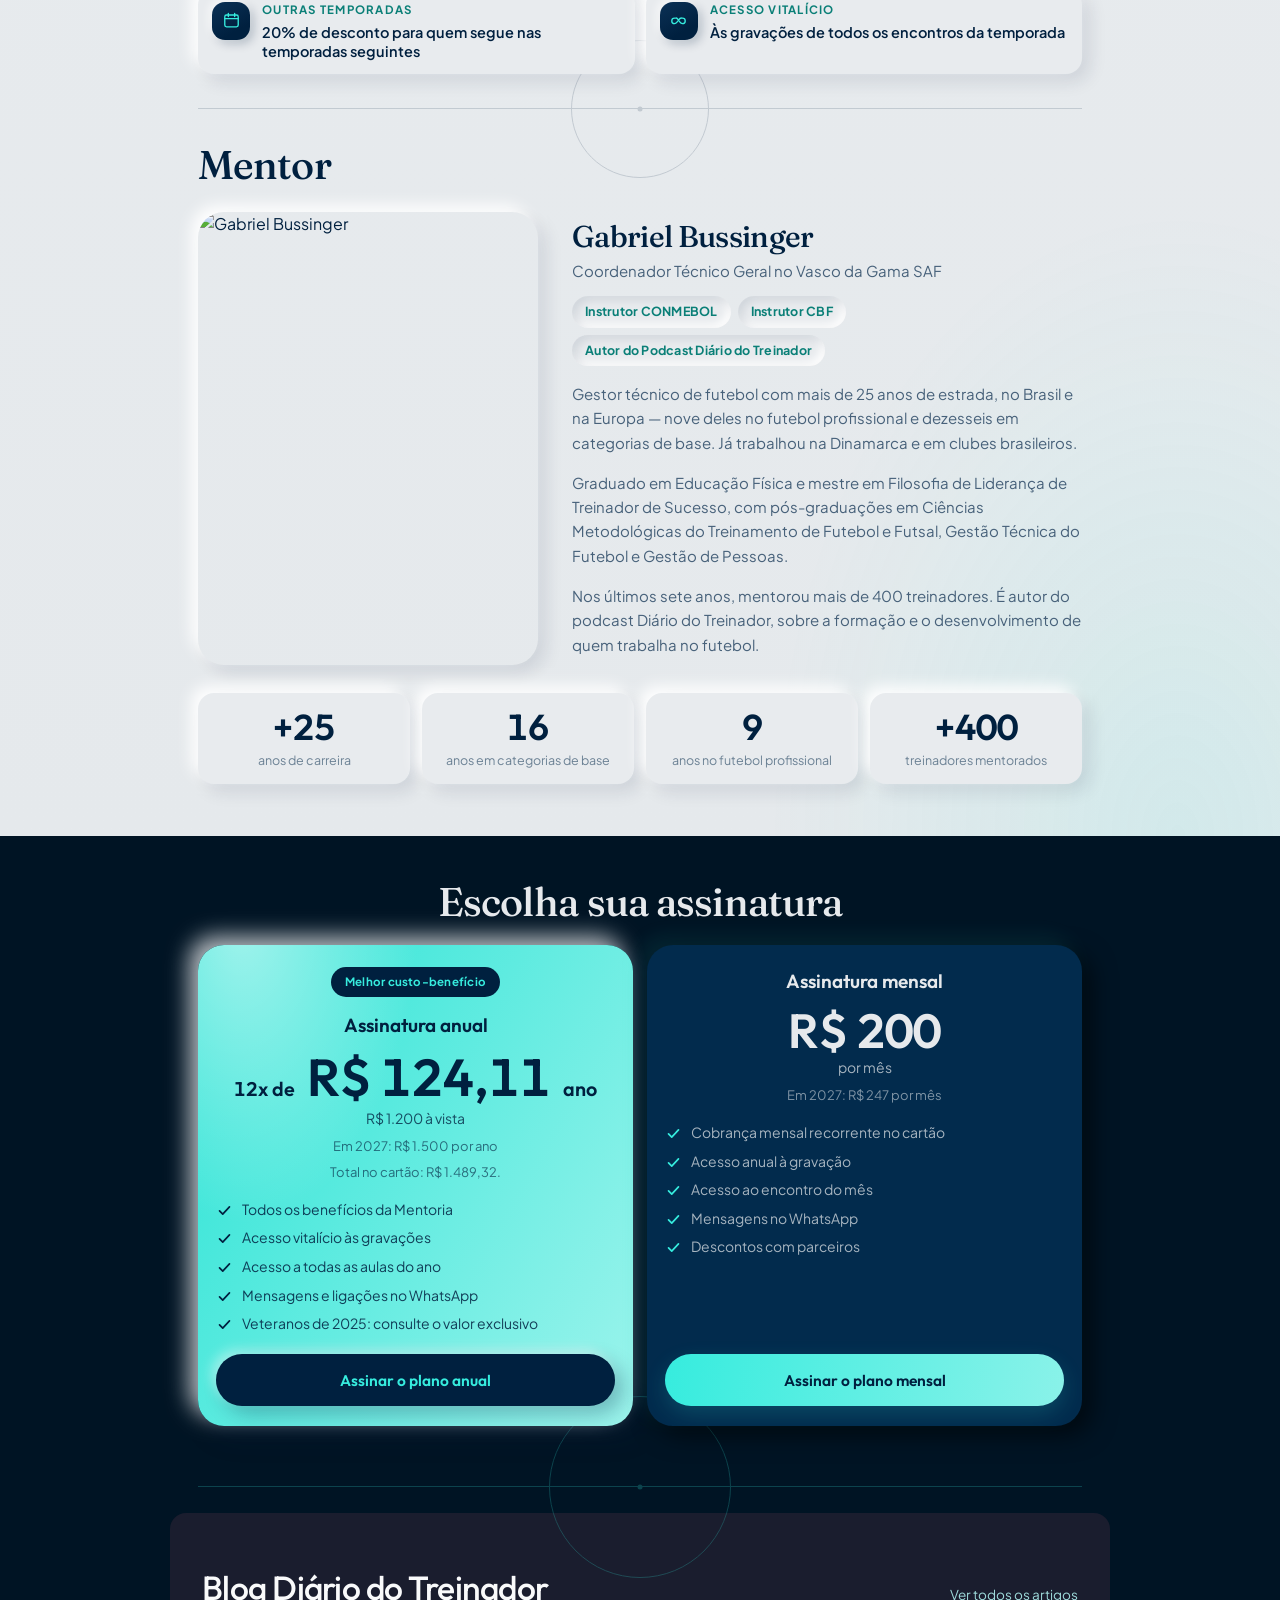
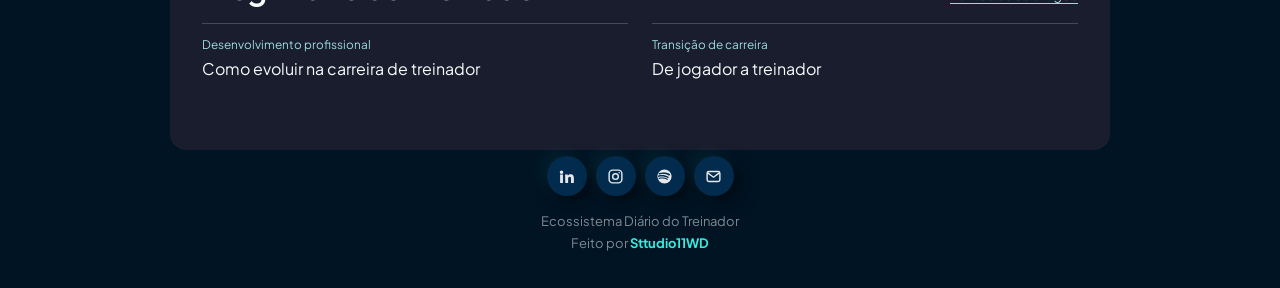
==== commit bb7dcab0: "Publica o blog do Diário do Treinador" ====
--- a/mentoria.html
+++ b/mentoria.html
@@ -2639,6 +2639,19 @@
   }
   .capa .capa-selo-inscricoes::before{background:currentColor}
   .capa .capa-selo-inscricoes:hover{background:#f9fafb;color:#1a1d2e}
+
+.mentoria-editorial { padding-block: clamp(2rem,5vw,3.5rem); color:#f9fafb }
+.mentoria-editorial-heading { display:flex; justify-content:space-between; align-items:baseline; flex-wrap:wrap; gap:.6rem 1rem }
+.mentoria-editorial h2 { margin:0; font:500 clamp(1.45rem,3vw,2.1rem)/1.15 Outfit,sans-serif }
+.mentoria-editorial a { color:inherit; text-underline-offset:.2em }
+.mentoria-editorial-heading > a { color:#9edbdb; font-size:.85rem }
+.mentoria-editorial ul { margin:1rem 0 0; padding:0; list-style:none; display:grid; grid-template-columns:repeat(2,minmax(0,1fr)); gap:0 1.5rem }
+.mentoria-editorial li { border-top:1px solid #a1cdd544 }
+.mentoria-editorial li a { display:block; padding:.75rem 0; text-decoration:none }
+.mentoria-editorial li a:hover { text-decoration:underline }
+.mentoria-editorial li small { display:block; margin-bottom:.16rem; color:#9edbdb; font-size:.74rem }
+.mentoria-editorial { background:#1a1d2e; border-radius:1rem; padding-inline:clamp(1rem,3vw,2rem) }
+@media(max-width:580px) { .mentoria-editorial ul { grid-template-columns:1fr } }
 </style>
 <link rel="stylesheet" href="https://fonts.googleapis.com/css2?family=Outfit:wght@400;500;600;700;800&family=Plus+Jakarta+Sans:wght@400;500;600;700&display=swap">
 <link rel="stylesheet" href="glass.css">
@@ -3056,6 +3069,18 @@
   <div class="faixa">
     <div class="meio-campo meio-campo-fecho" aria-hidden="true"></div>
   </div>
+
+
+  <section class="faixa mentoria-editorial" id="blog" aria-labelledby="blog-titulo">
+    <div class="mentoria-editorial-heading">
+      <h2 id="blog-titulo">Blog Diário do Treinador</h2>
+      <a href="blog/" hreflang="pt-BR">Ver todos os artigos</a>
+    </div>
+    <ul>
+      <li><a href="blog/como-evoluir-na-carreira-de-treinador.html" hreflang="pt-BR"><small>Desenvolvimento profissional</small>Como evoluir na carreira de treinador</a></li>
+      <li><a href="blog/de-jogador-a-treinador.html" hreflang="pt-BR"><small>Transição de carreira</small>De jogador a treinador</a></li>
+    </ul>
+  </section>
 
   <!-- ============ RODAPÉ ============ -->
   <footer class="faixa rodape">
